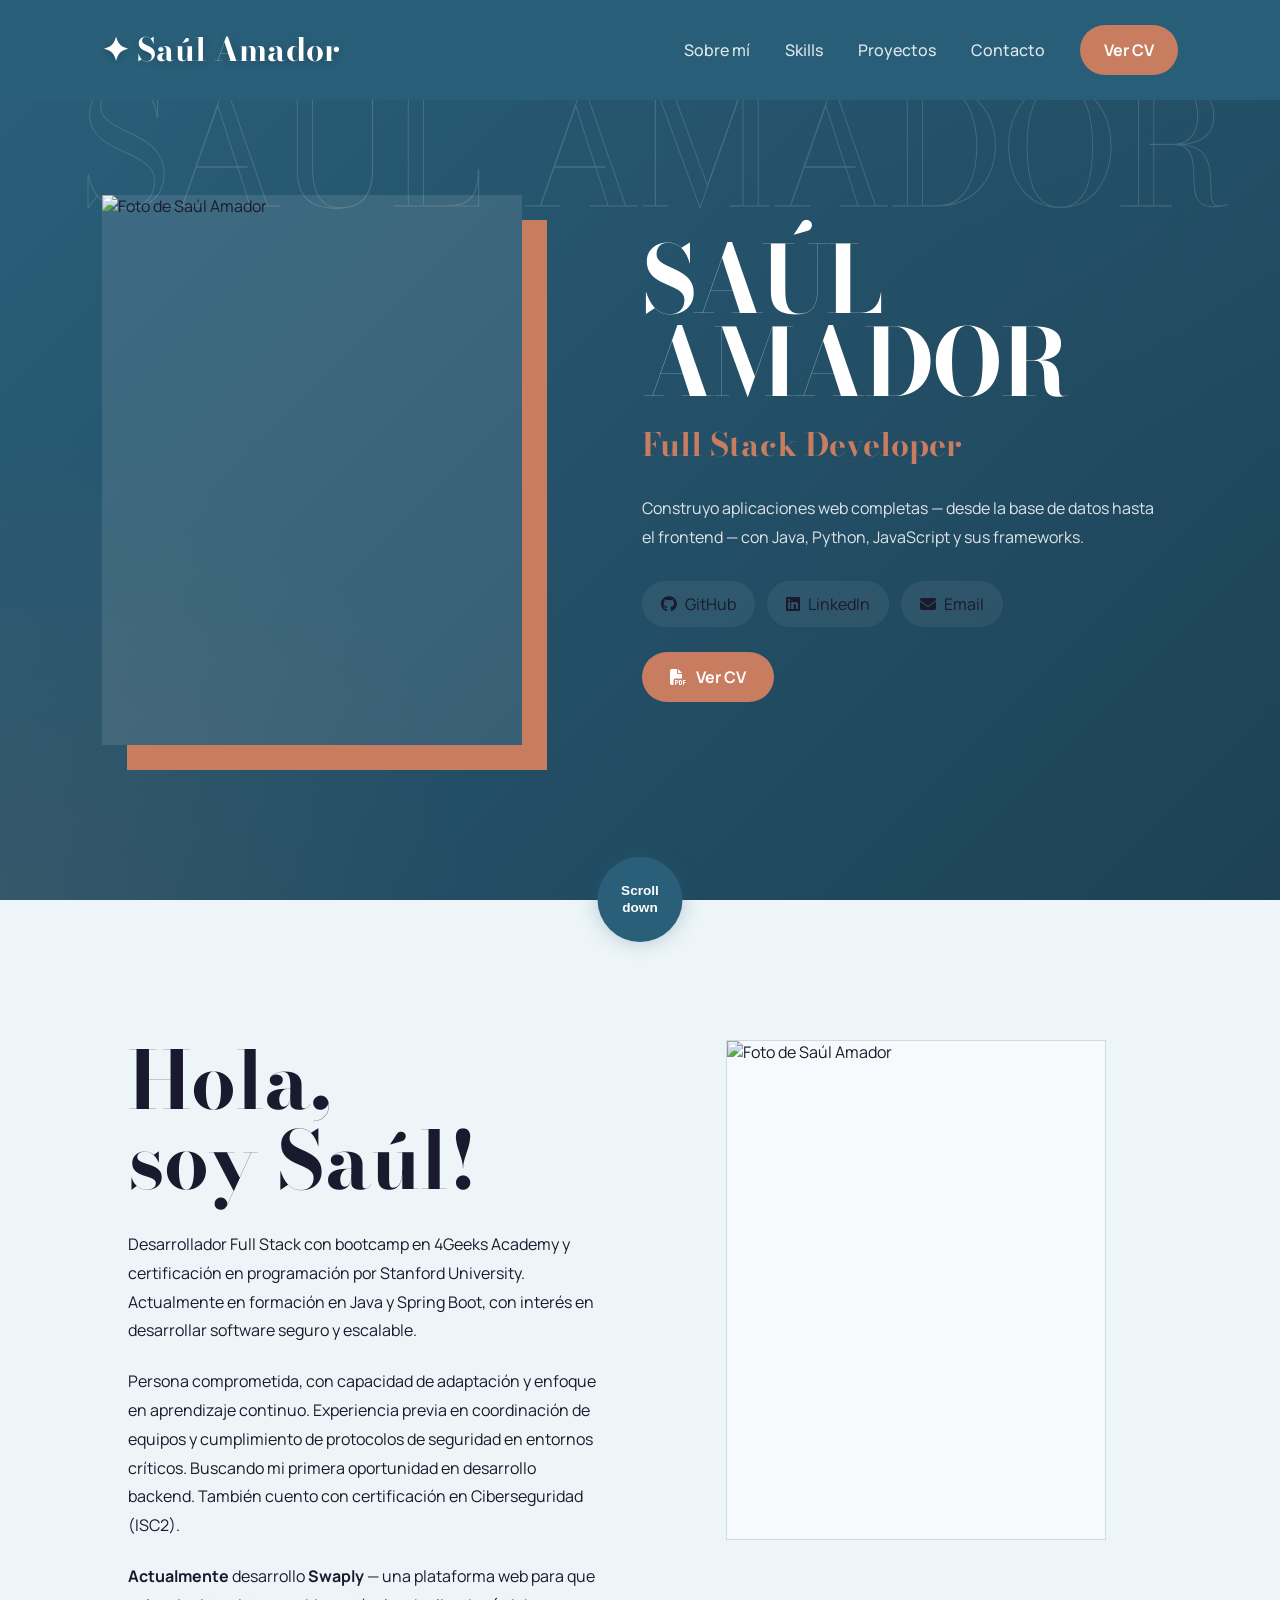
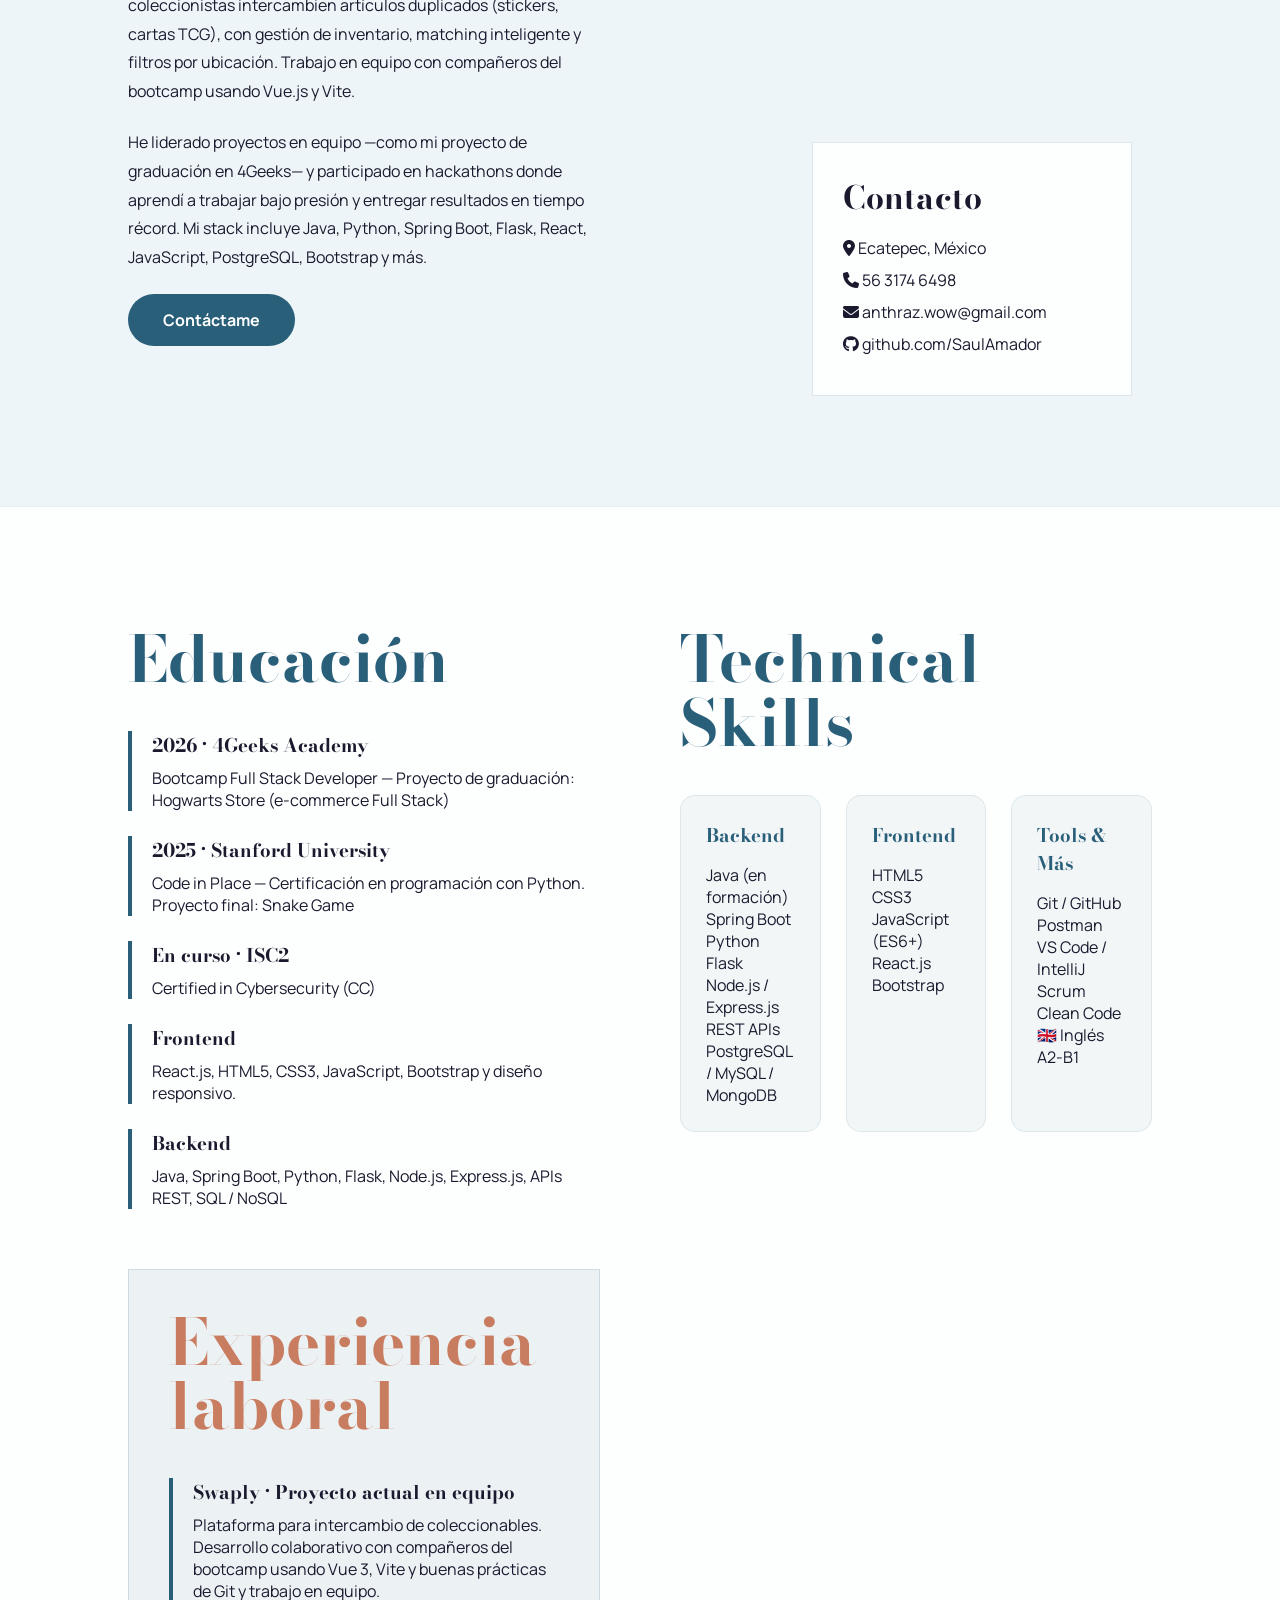
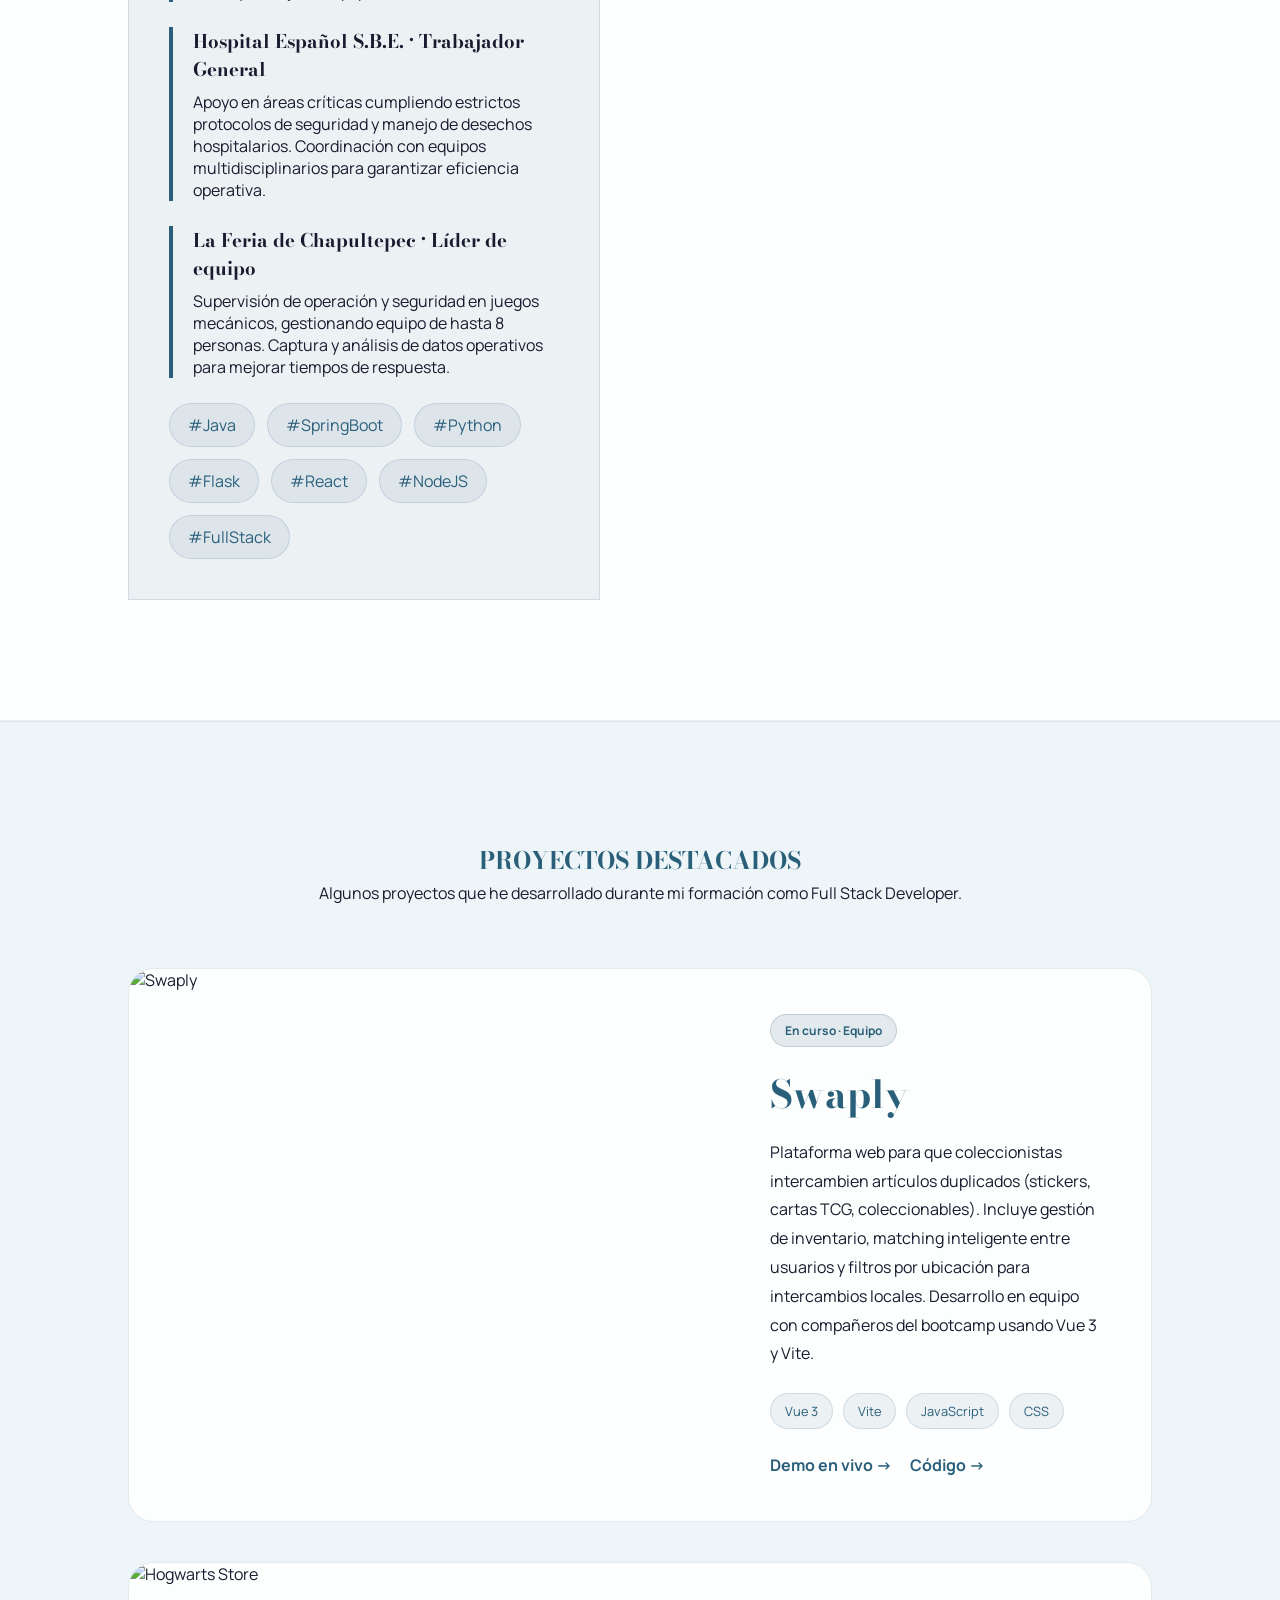
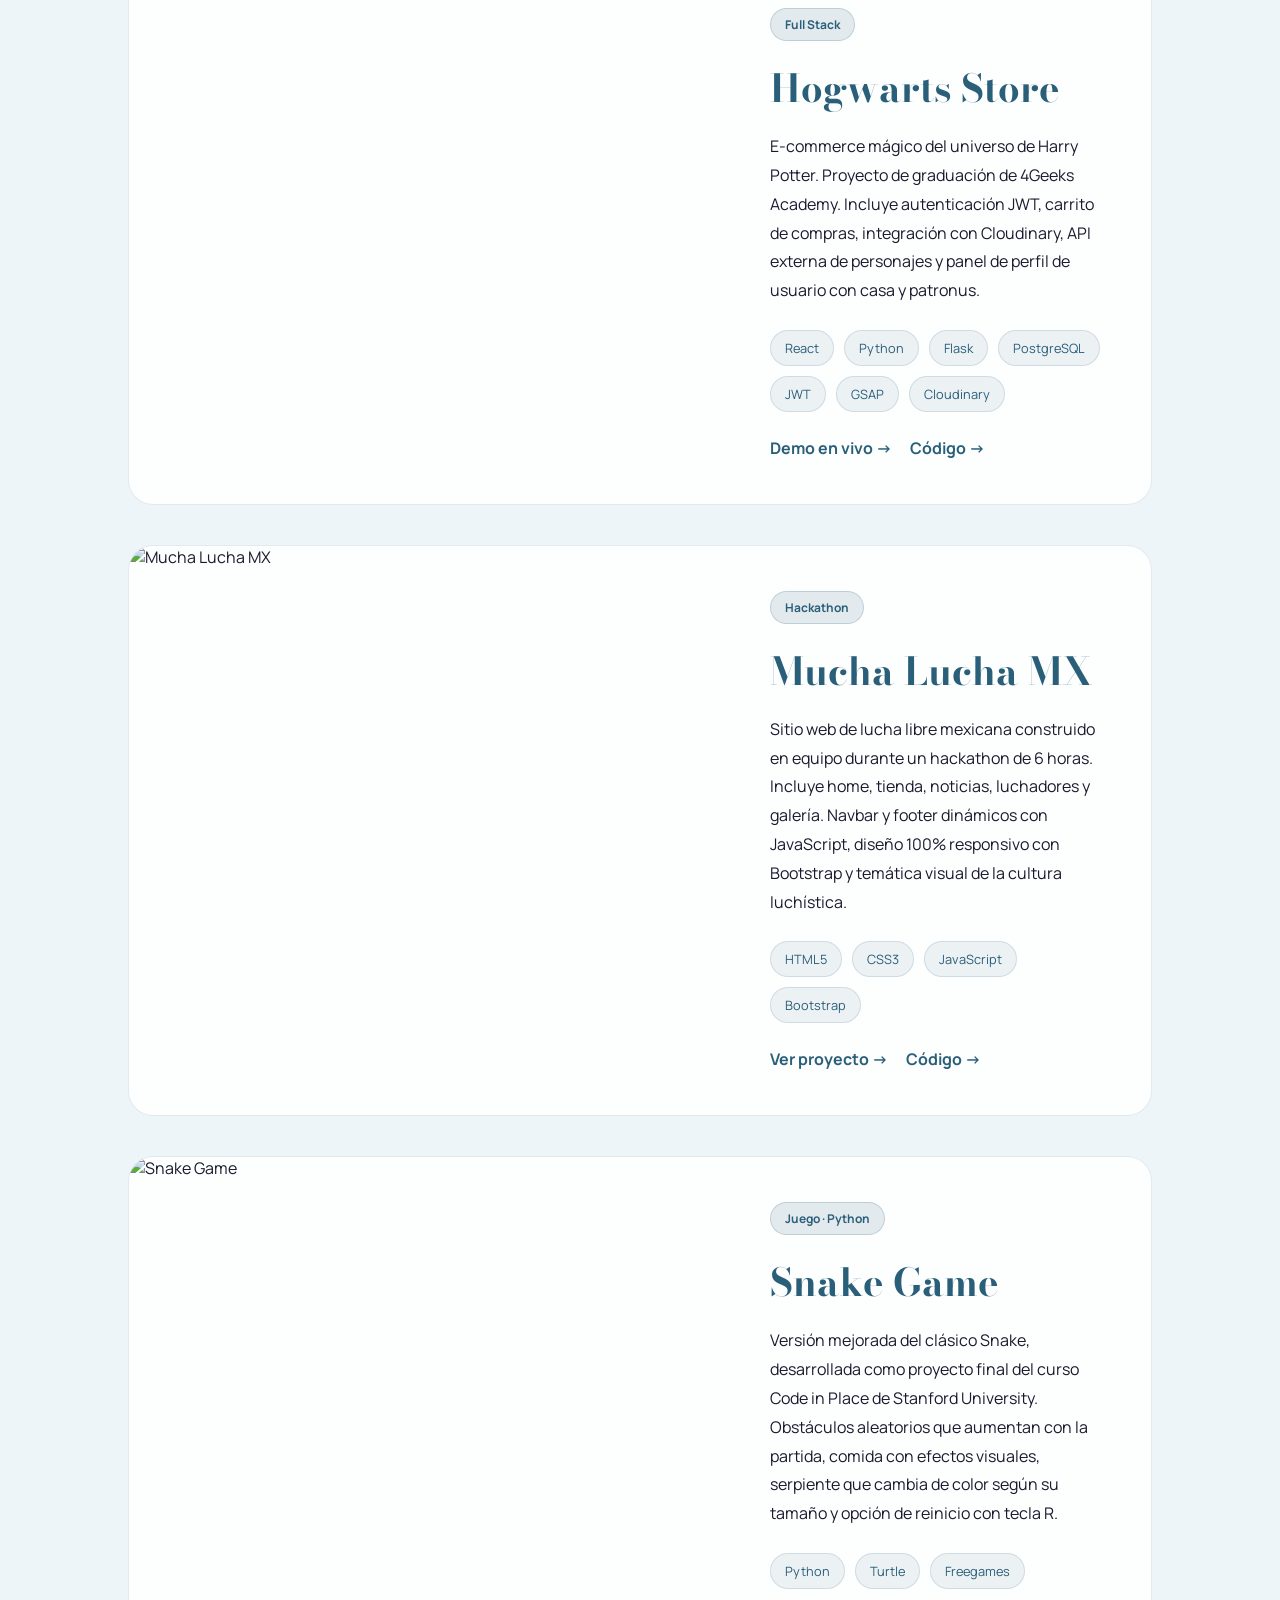
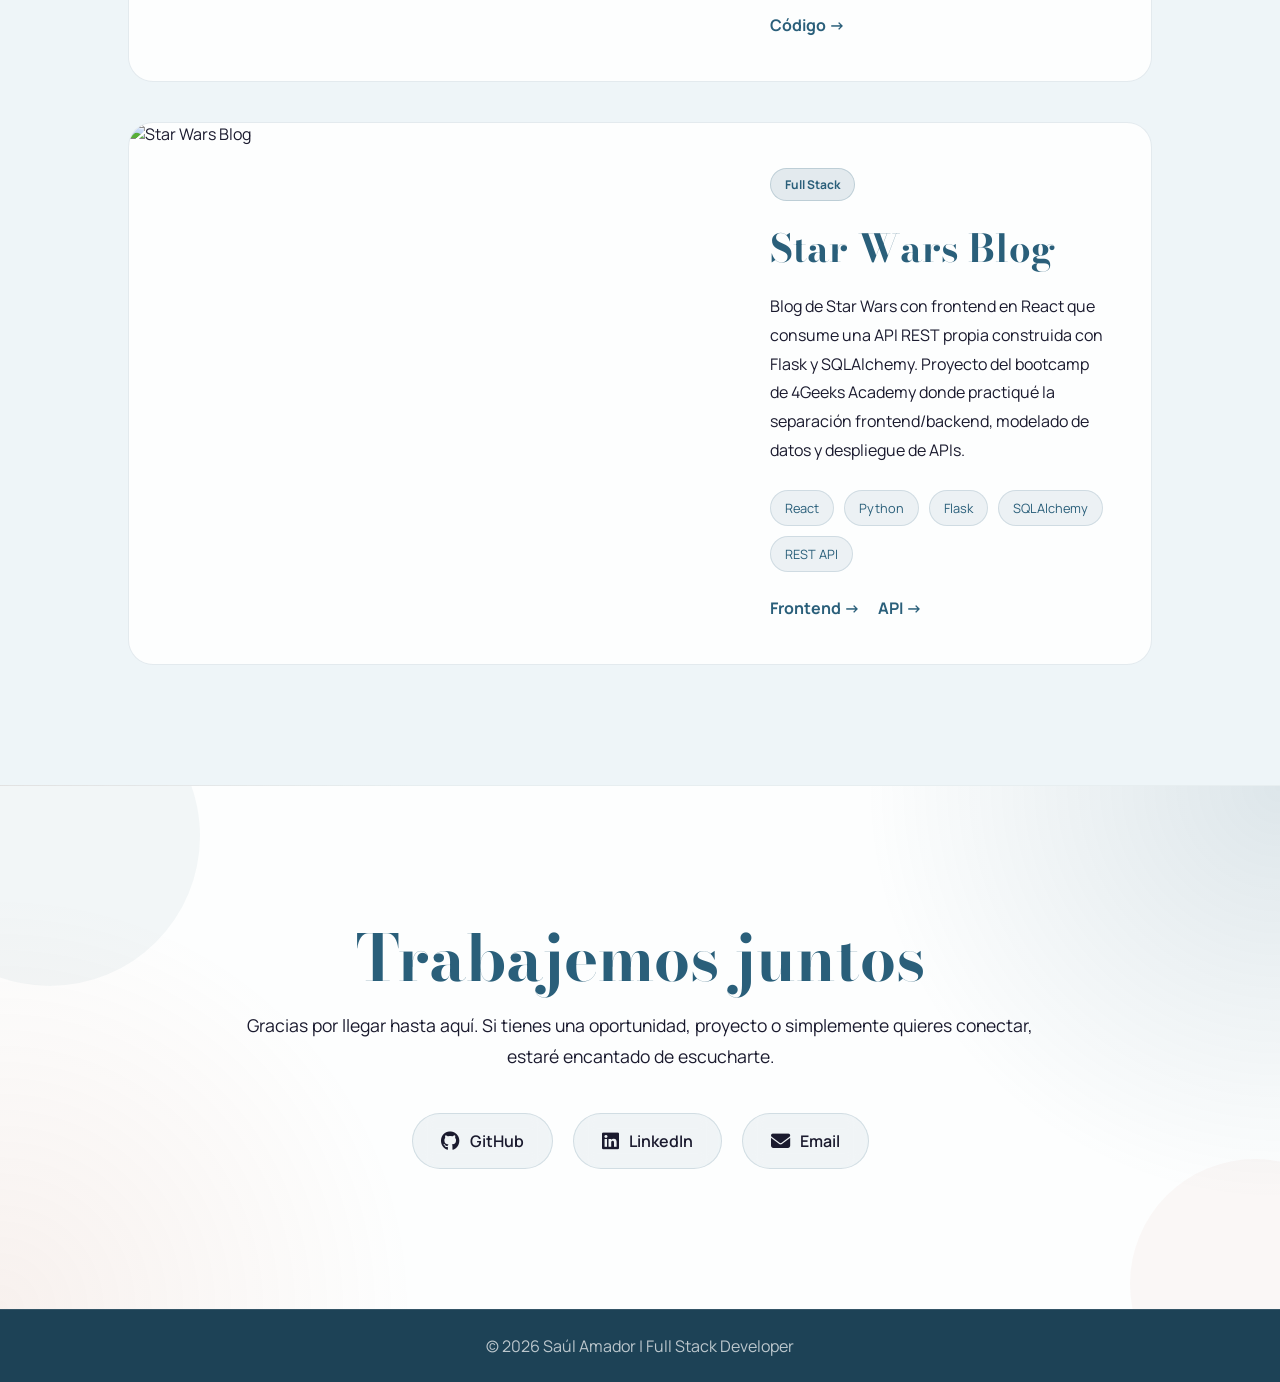
==== index.html @ 4618d1b8 "Paso 6: switch to subtle escannord pattern + light palette" ====
<!DOCTYPE html>
<html lang="es">
<head>
    <meta charset="UTF-8">
    <meta name="viewport" content="width=device-width, initial-scale=1.0">
    <title>Saúl Amador | Full Stack Developer</title>
    <link rel="stylesheet" href="styles.css">
    <link href="https://fonts.googleapis.com/css2?family=Bodoni+Moda:wght@400;500;600;700;800&family=Manrope:wght@300;400;500;600;700&display=swap" rel="stylesheet">
    <link rel="stylesheet" href="https://cdnjs.cloudflare.com/ajax/libs/font-awesome/6.5.1/css/all.min.css">
</head>
<body>

    <header class="header">
        <h2 class="logo">✦ Saúl Amador</h2>
        <nav>
            <a href="#sobre-mi">Sobre mí</a>
            <a href="#skills">Skills</a>
            <a href="#proyectos">Proyectos</a>
            <a href="#contacto">Contacto</a>
            <a href="./cv.html" class="nav-btn">Ver CV</a>
        </nav>
    </header>

    <section class="hero" id="inicio">
        <div class="hero-bg-text">SAÚL AMADOR</div>
        <div class="hero-image-box">
            <img src="./imagen/foto-hero.jpg" alt="Foto de Saúl Amador">
        </div>
        <div class="hero-content">
            <h1>SAÚL AMADOR</h1>
            <h3>Full Stack Developer</h3>
            <p>
                Construyo aplicaciones web completas — desde la base de datos
                hasta el frontend — con Java, Python, JavaScript y sus frameworks.
            </p>
            <div class="socials">
                <a href="https://github.com/SaulAmador" target="_blank">
                    <i class="fa-brands fa-github"></i> GitHub
                </a>
                <a href="https://www.linkedin.com/in/saul-amador" target="_blank">
                    <i class="fa-brands fa-linkedin"></i> LinkedIn
                </a>
                <a href="mailto:anthraz.wow@gmail.com">
                    <i class="fa-solid fa-envelope"></i> Email
                </a>
            </div>
            <div class="hero-buttons">
                <a href="./cv.html" target="_blank" class="cv-btn">
                    <i class="fa-solid fa-file-pdf"></i> Ver CV
                </a>
            </div>
        </div>
        <button class="scroll-btn" onclick="scrollToSection()">Scroll<br>down</button>
    </section>

    <section class="about" id="sobre-mi">
        <div class="about-text">
            <h2>Hola,<br>soy Saúl!</h2>
            <p>
                Desarrollador Full Stack con bootcamp en 4Geeks Academy y
                certificación en programación por Stanford University.
                Actualmente en formación en Java y Spring Boot, con interés
                en desarrollar software seguro y escalable.
            </p>
            <p>
                Persona comprometida, con capacidad de adaptación y enfoque en
                aprendizaje continuo. Experiencia previa en coordinación de
                equipos y cumplimiento de protocolos de seguridad en entornos
                críticos. Buscando mi primera oportunidad en desarrollo backend.
                También cuento con certificación en Ciberseguridad (ISC2).
            </p>
            <p>
                <strong>Actualmente</strong> desarrollo <strong>Swaply</strong> —
                una plataforma web para que coleccionistas intercambien artículos
                duplicados (stickers, cartas TCG), con gestión de inventario,
                matching inteligente y filtros por ubicación. Trabajo en equipo
                con compañeros del bootcamp usando Vue.js y Vite.
            </p>
            <p>
                He liderado proyectos en equipo —como mi proyecto de graduación
                en 4Geeks— y participado en hackathons donde aprendí a trabajar
                bajo presión y entregar resultados en tiempo récord. Mi stack
                incluye Java, Python, Spring Boot, Flask, React, JavaScript,
                PostgreSQL, Bootstrap y más.
            </p>
            <a href="#contacto" class="search-btn">Contáctame</a>
        </div>
        <div class="about-card">
            <img src="./imagen/foto-about.jpg" alt="Foto de Saúl Amador">
            <div class="contact-card">
                <h3>Contacto</h3>
                <p><i class="fa-solid fa-location-dot"></i> Ecatepec, México</p>
                <p><i class="fa-solid fa-phone"></i> 56 3174 6498</p>
                <p><i class="fa-solid fa-envelope"></i> anthraz.wow@gmail.com</p>
                <p><i class="fa-brands fa-github"></i> github.com/SaulAmador</p>
            </div>
        </div>
    </section>

    <section class="resume" id="skills">
        <div class="education">
            <h2>Educación</h2>
            <div class="item">
                <h3>2026 · 4Geeks Academy</h3>
                <p>Bootcamp Full Stack Developer — Proyecto de graduación: Hogwarts Store (e-commerce Full Stack)</p>
            </div>
            <div class="item">
                <h3>2025 · Stanford University</h3>
                <p>Code in Place — Certificación en programación con Python. Proyecto final: Snake Game</p>
            </div>
            <div class="item">
                <h3>En curso · ISC2</h3>
                <p>Certified in Cybersecurity (CC)</p>
            </div>
            <div class="item">
                <h3>Frontend</h3>
                <p>React.js, HTML5, CSS3, JavaScript, Bootstrap y diseño responsivo.</p>
            </div>
            <div class="item">
                <h3>Backend</h3>
                <p>Java, Spring Boot, Python, Flask, Node.js, Express.js, APIs REST, SQL / NoSQL</p>
            </div>
            <div class="experience-box">
                <h2>Experiencia laboral</h2>
                <div class="item dark">
                    <h3>Swaply · Proyecto actual en equipo</h3>
                    <p>
                        Plataforma para intercambio de coleccionables. Desarrollo colaborativo
                        con compañeros del bootcamp usando Vue 3, Vite y buenas prácticas
                        de Git y trabajo en equipo.
                    </p>
                </div>
                <div class="item dark">
                    <h3>Hospital Español S.B.E. · Trabajador General</h3>
                    <p>
                        Apoyo en áreas críticas cumpliendo estrictos protocolos de seguridad
                        y manejo de desechos hospitalarios. Coordinación con equipos
                        multidisciplinarios para garantizar eficiencia operativa.
                    </p>
                </div>
                <div class="item dark">
                    <h3>La Feria de Chapultepec · Líder de equipo</h3>
                    <p>
                        Supervisión de operación y seguridad en juegos mecánicos, gestionando
                        equipo de hasta 8 personas. Captura y análisis de datos operativos
                        para mejorar tiempos de respuesta.
                    </p>
                </div>
                <div class="tags">
                    <span>#Java</span>
                    <span>#SpringBoot</span>
                    <span>#Python</span>
                    <span>#Flask</span>
                    <span>#React</span>
                    <span>#NodeJS</span>
                    <span>#FullStack</span>
                </div>
            </div>
        </div>
        <div class="skills">
            <h2>Technical Skills</h2>
            <div class="skill-columns">
                <div>
                    <h3>Backend</h3>
                    <p>Java (en formación)</p>
                    <p>Spring Boot</p>
                    <p>Python</p>
                    <p>Flask</p>
                    <p>Node.js / Express.js</p>
                    <p>REST APIs</p>
                    <p>PostgreSQL / MySQL / MongoDB</p>
                </div>
                <div>
                    <h3>Frontend</h3>
                    <p>HTML5</p>
                    <p>CSS3</p>
                    <p>JavaScript (ES6+)</p>
                    <p>React.js</p>
                    <p>Bootstrap</p>
                </div>
                <div>
                    <h3>Tools & Más</h3>
                    <p>Git / GitHub</p>
                    <p>Postman</p>
                    <p>VS Code / IntelliJ</p>
                    <p>Scrum</p>
                    <p>Clean Code</p>
                    <p>🇬🇧 Inglés A2-B1</p>
                </div>
            </div>
        </div>
    </section>

    <section class="projects" id="proyectos">
        <div class="projects-header">
            <h1>PROYECTOS DESTACADOS</h1>
            <p>
                Algunos proyectos que he desarrollado durante mi formación
                como Full Stack Developer.
            </p>
        </div>
        <div class="project-grid">
            <article class="project-card">
                <div class="project-image">
                    <img src="./imagen/swaply.jpg" alt="Swaply">
                </div>
                <div class="project-info">
                    <span class="project-category">En curso · Equipo</span>
                    <h3>Swaply</h3>
                    <p>
                        Plataforma web para que coleccionistas intercambien artículos duplicados
                        (stickers, cartas TCG, coleccionables). Incluye gestión de inventario,
                        matching inteligente entre usuarios y filtros por ubicación para
                        intercambios locales. Desarrollo en equipo con compañeros del bootcamp
                        usando Vue 3 y Vite.
                    </p>
                    <div class="tech-tags">
                        <span>Vue 3</span>
                        <span>Vite</span>
                        <span>JavaScript</span>
                        <span>CSS</span>
                    </div>
                    <div class="project-links">
                        <a href="https://swaply-roan.vercel.app/" target="_blank">Demo en vivo →</a>
                        <a href="https://github.com/Xeomus/Swaply" target="_blank">Código →</a>
                    </div>
                </div>
            </article>
            <article class="project-card">
                <div class="project-image">
                    <img src="./imagen/hogwarts-store.jpg" alt="Hogwarts Store">
                </div>
                <div class="project-info">
                    <span class="project-category">Full Stack</span>
                    <h3>Hogwarts Store</h3>
                    <p>
                        E-commerce mágico del universo de Harry Potter. Proyecto de graduación
                        de 4Geeks Academy. Incluye autenticación JWT, carrito de compras,
                        integración con Cloudinary, API externa de personajes y panel de perfil
                        de usuario con casa y patronus.
                    </p>
                    <div class="tech-tags">
                        <span>React</span>
                        <span>Python</span>
                        <span>Flask</span>
                        <span>PostgreSQL</span>
                        <span>JWT</span>
                        <span>GSAP</span>
                        <span>Cloudinary</span>
                    </div>
                    <div class="project-links">
                        <a href="https://hogwarts-store.onrender.com" target="_blank">Demo en vivo →</a>
                        <a href="https://github.com/SaulAmador/hogwarts_store" target="_blank">Código →</a>
                    </div>
                </div>
            </article>
            <article class="project-card">
                <div class="project-image">
                    <img src="./imagen/mucha-lucha.jpg" alt="Mucha Lucha MX">
                </div>
                <div class="project-info">
                    <span class="project-category">Hackathon</span>
                    <h3>Mucha Lucha MX</h3>
                    <p>
                        Sitio web de lucha libre mexicana construido en equipo durante un
                        hackathon de 6 horas. Incluye home, tienda, noticias, luchadores
                        y galería. Navbar y footer dinámicos con JavaScript, diseño 100%
                        responsivo con Bootstrap y temática visual de la cultura luchística.
                    </p>
                    <div class="tech-tags">
                        <span>HTML5</span>
                        <span>CSS3</span>
                        <span>JavaScript</span>
                        <span>Bootstrap</span>
                    </div>
                    <div class="project-links">
                        <a href="https://garciabangelica.github.io/hackaton/" target="_blank">Ver proyecto →</a>
                        <a href="https://github.com/GarciabAngelica/hackaton" target="_blank">Código →</a>
                    </div>
                </div>
            </article>
            <article class="project-card">
                <div class="project-image">
                    <img src="./imagen/snake-game.jpg" alt="Snake Game">
                </div>
                <div class="project-info">
                    <span class="project-category">Juego · Python</span>
                    <h3>Snake Game</h3>
                    <p>
                        Versión mejorada del clásico Snake, desarrollada como proyecto final
                        del curso Code in Place de Stanford University. Obstáculos aleatorios
                        que aumentan con la partida, comida con efectos visuales, serpiente
                        que cambia de color según su tamaño y opción de reinicio con tecla R.
                    </p>
                    <div class="tech-tags">
                        <span>Python</span>
                        <span>Turtle</span>
                        <span>Freegames</span>
                    </div>
                    <div class="project-links">
                        <a href="https://github.com/SaulAmador/snake_game" target="_blank">Código →</a>
                    </div>
                </div>
            </article>
            <article class="project-card">
                <div class="project-image">
                    <img src="./imagen/starwars-blog.jpg" alt="Star Wars Blog">
                </div>
                <div class="project-info">
                    <span class="project-category">Full Stack</span>
                    <h3>Star Wars Blog</h3>
                    <p>
                        Blog de Star Wars con frontend en React que consume una API REST
                        propia construida con Flask y SQLAlchemy. Proyecto del bootcamp de
                        4Geeks Academy donde practiqué la separación frontend/backend,
                        modelado de datos y despliegue de APIs.
                    </p>
                    <div class="tech-tags">
                        <span>React</span>
                        <span>Python</span>
                        <span>Flask</span>
                        <span>SQLAlchemy</span>
                        <span>REST API</span>
                    </div>
                    <div class="project-links">
                        <a href="https://github.com/SaulAmador/BlogdeStarWars-TSVA" target="_blank">Frontend →</a>
                        <a href="https://github.com/SaulAmador/StarwarsBlogApi-TSVA" target="_blank">API →</a>
                    </div>
                </div>
            </article>
        </div>
    </section>

    <section class="contact" id="contacto">
        <div class="contact-container">
            <h2>Trabajemos juntos</h2>
            <p>
                Gracias por llegar hasta aquí.
                Si tienes una oportunidad, proyecto o simplemente quieres conectar,
                estaré encantado de escucharte.
            </p>
            <div class="contact-links">
                <a href="https://github.com/SaulAmador" target="_blank">
                    <i class="fa-brands fa-github"></i> GitHub
                </a>
                <a href="https://www.linkedin.com/in/saul-amador" target="_blank">
                    <i class="fa-brands fa-linkedin"></i> LinkedIn
                </a>
                <a href="mailto:anthraz.wow@gmail.com">
                    <i class="fa-solid fa-envelope"></i> Email
                </a>
            </div>
        </div>
    </section>

    <footer>
        <p>© 2026 Saúl Amador | Full Stack Developer</p>
    </footer>

    <script src="script.js"></script>
</body>
</html>
---- styles.css ----
:root {
    --bg: #eef5f8;
    --bg-card: rgba(255, 255, 255, 0.85);
    --primary: #2a5f7a;
    --primary-dark: #1d4256;
    --accent: #c97d60;
    --white: #ffffff;
    --text: #1a1a2e;
    --text-dim: #666680;
}

* {
    margin: 0;
    padding: 0;
    box-sizing: border-box;
}

html {
    scroll-behavior: smooth;
}

body {
    font-family: 'Manrope', sans-serif;
    background: var(--bg);
    color: var(--text);
    overflow-x: hidden;
    position: relative;
}

/* Subtle background pattern */
body::before {
    content: "";
    position: fixed;
    top: 0; left: 0;
    width: 100%; height: 100%;
    z-index: 0;
    pointer-events: none;
    background:
        radial-gradient(circle, rgb(170, 162, 162), #333 30%, rgba(88, 84, 84, 0.226) 0%),
        radial-gradient(circle at 40px 40px, rgb(233, 228, 228), #333 30%, rgba(88, 84, 84, 0) 0%),
        radial-gradient(circle at 600px 200px, rgb(233, 228, 228), #333 10%, rgba(88, 84, 84, 0) 0%),
        radial-gradient(circle at 800px 100px, rgb(233, 228, 228), #333 10%, rgba(88, 84, 84, 0) 0%),
        radial-gradient(circle at 700px 500px, rgb(233, 228, 228), #333 2%, rgba(88, 84, 84, 0.123) 0%),
        radial-gradient(circle at 200px 400px, rgb(233, 228, 228), #333 1%, rgba(88, 84, 84, 0) 0%),
        radial-gradient(circle at 300px 700px, rgb(233, 228, 228), #333 15%, rgba(88, 84, 84, 0) 0%),
        radial-gradient(circle at 900px 500px, rgb(233, 228, 228), #333 20%, rgba(88, 84, 84, 0) 0%),
        radial-gradient(circle at 650px 400px, rgb(233, 228, 228), #333 10%, rgba(88, 84, 84, 0) 0%),
        radial-gradient(circle at 600px 600px, rgb(233, 228, 228), #333 1%, rgba(88, 84, 84, 0.959) 0%);
    opacity: 0.06;
}

/* Ensure content sits above pattern */
.header, .hero, .about, .resume, .projects, .contact, footer {
    position: relative;
    z-index: 1;
}

h1, h2, h3, .logo {
    font-family: 'Bodoni Moda', serif;
}

h2 {
    font-size: 4rem;
    line-height: 1;
}

/* HEADER */
.header {
    position: fixed;
    width: 100%;
    top: 0;
    left: 0;
    z-index: 1000;
    padding: 25px 8%;
    display: flex;
    justify-content: space-between;
    align-items: center;
    background: rgba(42, 95, 122, 0.95);
    backdrop-filter: blur(10px);
}

.logo {
    color: var(--white);
    font-size: 2rem;
    font-weight: 700;
    text-shadow: 0 2px 8px rgba(0,0,0,.2);
}

nav {
    display: flex;
    align-items: center;
    gap: 35px;
}

nav a {
    text-decoration: none;
    color: rgba(255,255,255,.85);
    font-weight: 500;
    transition: 0.3s;
}

nav a:hover {
    color: var(--white);
}

.nav-btn {
    background: var(--accent);
    color: var(--white) !important;
    padding: 14px 24px;
    border-radius: 999px;
    font-weight: 700;
}

/* HERO */
.hero {
    min-height: 100vh;
    padding: 140px 8% 100px;
    position: relative;
    display: flex;
    align-items: center;
    justify-content: center;
    gap: 120px;
    background:
        radial-gradient(circle at top right, rgba(42, 95, 122, 0.15), transparent 30%),
        radial-gradient(circle at bottom left, rgba(201, 125, 96, 0.1), transparent 30%),
        linear-gradient(135deg, var(--primary), var(--primary-dark));
}

.hero-bg-text {
    position: absolute;
    right: 4%;
    top: 80px;
    font-family: 'Bodoni Moda', serif;
    font-size: 10rem;
    line-height: 0.85;
    color: transparent;
    -webkit-text-stroke: 1px rgba(255, 255, 255, 0.15);
    pointer-events: none;
}

.hero-image-box {
    width: 420px;
    height: 550px;
    flex-shrink: 0;
    background: rgba(255,255,255,.1);
    overflow: hidden;
    position: relative;
    z-index: 2;
    box-shadow: 25px 25px 0 var(--accent);
}

.hero-image-box img {
    width: 100%;
    height: 100%;
    object-fit: cover;
    mix-blend-mode: multiply;
}

.hero-content {
    flex: 1;
    max-width: 620px;
    position: relative;
    z-index: 3;
}

.hero-content h1 {
    color: var(--white);
    font-size: 5.8rem;
    line-height: 0.9;
    letter-spacing: -2px;
    margin-bottom: 15px;
}

.hero-content h3 {
    color: var(--accent);
    font-size: 2rem;
    margin-bottom: 25px;
}

.hero-content p {
    color: rgba(255,255,255,.85);
    max-width: 520px;
    line-height: 1.8;
    margin-bottom: 25px;
}

.hero-buttons {
    margin-top: 25px;
}

.cv-btn {
    display: inline-flex;
    align-items: center;
    gap: 10px;
    text-decoration: none;
    background: var(--accent);
    color: var(--white);
    padding: 14px 28px;
    border-radius: 999px;
    font-weight: 700;
    transition: 0.3s;
}

.cv-btn:hover {
    background: var(--white);
    color: var(--primary);
    transform: translateY(-3px);
}

/* SOCIALS */
.socials {
    display: flex;
    gap: 12px;
    margin-top: 30px;
    flex-wrap: wrap;
    position: relative;
    z-index: 20;
}

.socials a {
    display: flex;
    align-items: center;
    gap: 8px;
    text-decoration: none;
    background: rgba(255, 255, 255, 0.06);
    color: var(--text);
    padding: 11px 18px;
    border-radius: 999px;
    border: 1px solid rgba(42, 95, 122, 0.2);
    transition: 0.3s;
}

.socials a:hover {
    background: var(--primary);
    color: var(--white);
    transform: translateY(-3px);
}

.socials i {
    font-size: 1rem;
}

/* SCROLL BUTTON */
.scroll-btn {
    position: absolute;
    left: 50%;
    bottom: -42px;
    transform: translateX(-50%);
    width: 85px;
    height: 85px;
    border: none;
    border-radius: 50%;
    background: var(--primary);
    color: var(--white);
    font-size: 0.85rem;
    font-weight: 700;
    line-height: 1.2;
    cursor: pointer;
    z-index: 100;
    box-shadow: 0 0 20px rgba(42, 95, 122, 0.3);
    transition: 0.3s;
}

.scroll-btn:hover {
    transform: translateX(-50%) scale(1.05);
    background: var(--accent);
    color: var(--white);
    box-shadow: 0 0 30px rgba(201, 125, 96, 0.4);
}

/* ABOUT */
.about {
    padding: 140px 10% 160px;
    display: grid;
    grid-template-columns: 1fr 1fr;
    gap: 80px;
}

.about-image-box {
    width: 100%;
    aspect-ratio: 3 / 4;
    background: rgba(255,255,255,.5);
    overflow: hidden;
    position: relative;
    z-index: 2;
    box-shadow: -25px 25px 0 var(--accent);
}

.about-image-box img {
    width: 100%;
    height: 100%;
    object-fit: cover;
}

.about-image-box .placeholder {
    width: 100%;
    height: 100%;
    background: linear-gradient(135deg, rgba(42,95,122,.15), rgba(201,125,96,.1));
    display: flex;
    align-items: center;
    justify-content: center;
    color: var(--text-dim);
}

.about-text h2 {
    font-size: 5rem;
    margin-bottom: 30px;
}

.about-text p {
    max-width: 550px;
    line-height: 1.8;
    margin-bottom: 22px;
}

.search-btn {
    display: inline-block;
    text-decoration: none;
    background: var(--primary);
    color: var(--white);
    padding: 15px 35px;
    border-radius: 999px;
    font-weight: 700;
    transition: 0.3s;
}

.search-btn:hover {
    background: var(--accent);
    color: white;
}

.about-card {
    position: relative;
    display: flex;
    justify-content: center;
}

.about-card img {
    width: 380px;
    height: 500px;
    object-fit: cover;
    background: rgba(255,255,255,.5);
    border: 1px solid rgba(42, 95, 122, 0.2);
}

.contact-card {
    position: absolute;
    bottom: -50px;
    right: 20px;
    background: var(--bg-card);
    border: 1px solid rgba(42, 95, 122, 0.15);
    color: var(--text);
    padding: 30px;
    width: 320px;
}

.contact-card h3 {
    margin-bottom: 15px;
    font-size: 2rem;
}

.contact-card p {
    margin-bottom: 10px;
}

/* RESUME / SKILLS */
.resume {
    background: var(--bg-card);
    color: var(--text);
    padding: 120px 10%;
    display: grid;
    grid-template-columns: 1fr 1fr;
    gap: 80px;
    border-top: 1px solid rgba(42, 95, 122, 0.1);
    border-bottom: 1px solid rgba(42, 95, 122, 0.1);
}

.resume h2 {
    color: var(--primary);
    margin-bottom: 40px;
}

.item {
    margin-bottom: 25px;
    padding-left: 20px;
    border-left: 4px solid var(--primary);
}

.item h3 {
    margin-bottom: 8px;
}

.experience-box {
    margin-top: 60px;
    background: rgba(42, 95, 122, 0.08);
    border: 1px solid rgba(42, 95, 122, 0.15);
    color: var(--text);
    padding: 40px;
}

.experience-box h2 {
    color: var(--accent);
}

.tags {
    margin-top: 25px;
    display: flex;
    flex-wrap: wrap;
    gap: 12px;
}

.tags span {
    background: rgba(42, 95, 122, 0.08);
    color: var(--primary);
    border: 1px solid rgba(42, 95, 122, 0.15);
    padding: 10px 18px;
    border-radius: 999px;
}

.skill-columns {
    display: grid;
    grid-template-columns: repeat(3, 1fr);
    gap: 25px;
}

.skill-columns div {
    background: rgba(42, 95, 122, 0.05);
    border: 1px solid rgba(42, 95, 122, 0.1);
    padding: 25px;
    border-radius: 15px;
}

.skill-columns h3 {
    color: var(--primary);
    margin-bottom: 15px;
}

/* PROJECTS */
.projects {
    background: var(--bg);
    padding: 120px 10%;
    border-top: 1px solid rgba(42, 95, 122, 0.1);
}

.projects-header {
    text-align: center;
    margin-bottom: 60px;
}

.projects-header h1 {
    color: var(--primary);
}

.projects-header p {
    color: var(--text);
    max-width: 700px;
    margin: auto;
    line-height: 1.8;
}

.project-grid {
    display: flex;
    flex-direction: column;
    gap: 40px;
}

.project-card {
    background: var(--bg-card);
    border: 1px solid rgba(42, 95, 122, 0.12);
    border-radius: 25px;
    overflow: hidden;
    display: grid;
    grid-template-columns: 1.4fr 1fr;
    min-height: 360px;
    transition: 0.3s;
}

.project-card:hover {
    transform: translateY(-6px);
    border-color: var(--primary);
    box-shadow: 0 0 30px rgba(42, 95, 122, 0.15);
}

.project-image {
    background: rgba(255, 255, 255, 0.08);
    min-height: 360px;
}

.project-image img {
    width: 100%;
    height: 100%;
    object-fit: cover;
    display: block;
}

.project-info {
    padding: 45px;
    display: flex;
    flex-direction: column;
    justify-content: center;
}

.project-category {
    display: inline-block;
    width: max-content;
    background: rgba(42, 95, 122, 0.12);
    color: var(--primary);
    border: 1px solid rgba(42, 95, 122, 0.2);
    padding: 7px 14px;
    border-radius: 999px;
    font-size: 0.75rem;
    font-weight: 700;
    margin-bottom: 18px;
}

.project-info h3 {
    color: var(--primary);
    font-size: 2.4rem;
    margin-bottom: 15px;
}

.project-info p {
    color: var(--text);
    line-height: 1.8;
    margin-bottom: 25px;
}

.tech-tags {
    display: flex;
    flex-wrap: wrap;
    gap: 10px;
    margin-bottom: 25px;
}

.tech-tags span {
    background: rgba(42, 95, 122, 0.08);
    color: var(--primary);
    border: 1px solid rgba(42, 95, 122, 0.15);
    padding: 8px 14px;
    border-radius: 999px;
    font-size: 0.8rem;
}

.project-links {
    display: flex;
    gap: 18px;
    flex-wrap: wrap;
}

.project-links a {
    text-decoration: none;
    color: var(--primary);
    font-weight: 700;
    transition: 0.3s;
}

.project-links a:hover {
    color: var(--accent);
}

/* CONTACT */
.contact {
    position: relative;
    padding: 140px 10%;
    background:
        radial-gradient(circle at top right, rgba(42, 95, 122, 0.15), transparent 30%),
        radial-gradient(circle at bottom left, rgba(201, 125, 96, 0.1), transparent 30%),
        var(--bg-card);
    text-align: center;
    overflow: hidden;
    border-top: 1px solid rgba(42, 95, 122, 0.1);
}

.contact::before {
    content: "";
    position: absolute;
    width: 300px;
    height: 300px;
    border-radius: 50%;
    background: rgba(42, 95, 122, 0.05);
    top: -100px;
    left: -100px;
}

.contact::after {
    content: "";
    position: absolute;
    width: 250px;
    height: 250px;
    border-radius: 50%;
    background: rgba(201, 125, 96, 0.05);
    bottom: -100px;
    right: -100px;
}

.contact-container {
    position: relative;
    z-index: 2;
    max-width: 800px;
    margin: auto;
}

.contact h2 {
    color: var(--primary);
    font-size: 4rem;
    margin-bottom: 20px;
}

.contact p {
    color: var(--text);
    font-size: 1.1rem;
    line-height: 1.8;
    margin-bottom: 40px;
}

.contact-links {
    display: flex;
    justify-content: center;
    flex-wrap: wrap;
    gap: 20px;
}

.contact-links a {
    display: flex;
    align-items: center;
    gap: 10px;
    text-decoration: none;
    color: var(--text);
    background: rgba(42, 95, 122, 0.06);
    border: 1px solid rgba(42, 95, 122, 0.15);
    padding: 16px 28px;
    border-radius: 999px;
    backdrop-filter: blur(10px);
    transition: 0.3s;
    font-weight: 600;
}

.contact-links a:hover {
    background: var(--primary);
    color: var(--white);
    transform: translateY(-5px);
}

.contact-links i {
    font-size: 1.2rem;
}

/* FOOTER */
footer {
    background: var(--primary-dark);
    color: rgba(255,255,255,.7);
    text-align: center;
    padding: 25px 10%;
    border-top: 1px solid rgba(255,255,255,.1);
}

/* RESPONSIVE */
@media (max-width: 1100px) {
    .hero {
        gap: 70px;
    }
    .hero-content h1 {
        font-size: 5.3rem;
    }
    .hero-image-box {
        width: 360px;
        height: 480px;
    }
    .project-card {
        grid-template-columns: 1fr;
    }
    .project-image {
        min-height: 300px;
    }
}

@media (max-width: 900px) {
    .hero {
        flex-direction: column;
        text-align: center;
        gap: 50px;
        padding: 140px 8% 120px;
    }
    .hero-content {
        max-width: 100%;
    }
    .hero-content p {
        margin-left: auto;
        margin-right: auto;
    }
    .socials {
        justify-content: center;
    }
    .hero-bg-text {
        display: none;
    }
    .scroll-btn {
        width: 75px;
        height: 75px;
        font-size: 0.75rem;
        bottom: -37px;
    }
    .about {
        padding-top: 120px;
        grid-template-columns: 1fr;
    }
    .resume {
        grid-template-columns: 1fr;
    }
    .skill-columns {
        grid-template-columns: 1fr;
    }
}

@media (max-width: 768px) {
    .header {
        flex-direction: column;
        gap: 20px;
    }
    nav {
        flex-wrap: wrap;
        justify-content: center;
        gap: 18px;
    }
    .hero-content h1 {
        font-size: 4rem;
        letter-spacing: -2px;
    }
    .hero-image-box {
        width: 280px;
        height: 380px;
        box-shadow: 18px 18px 0 var(--accent);
    }
    .about-text h2 {
        font-size: 3.5rem;
    }
    h2 {
        font-size: 3rem;
    }
    .project-info {
        padding: 30px;
    }
    .project-info h3 {
        font-size: 2rem;
    }
    .contact h2 {
        font-size: 3rem;
    }
}
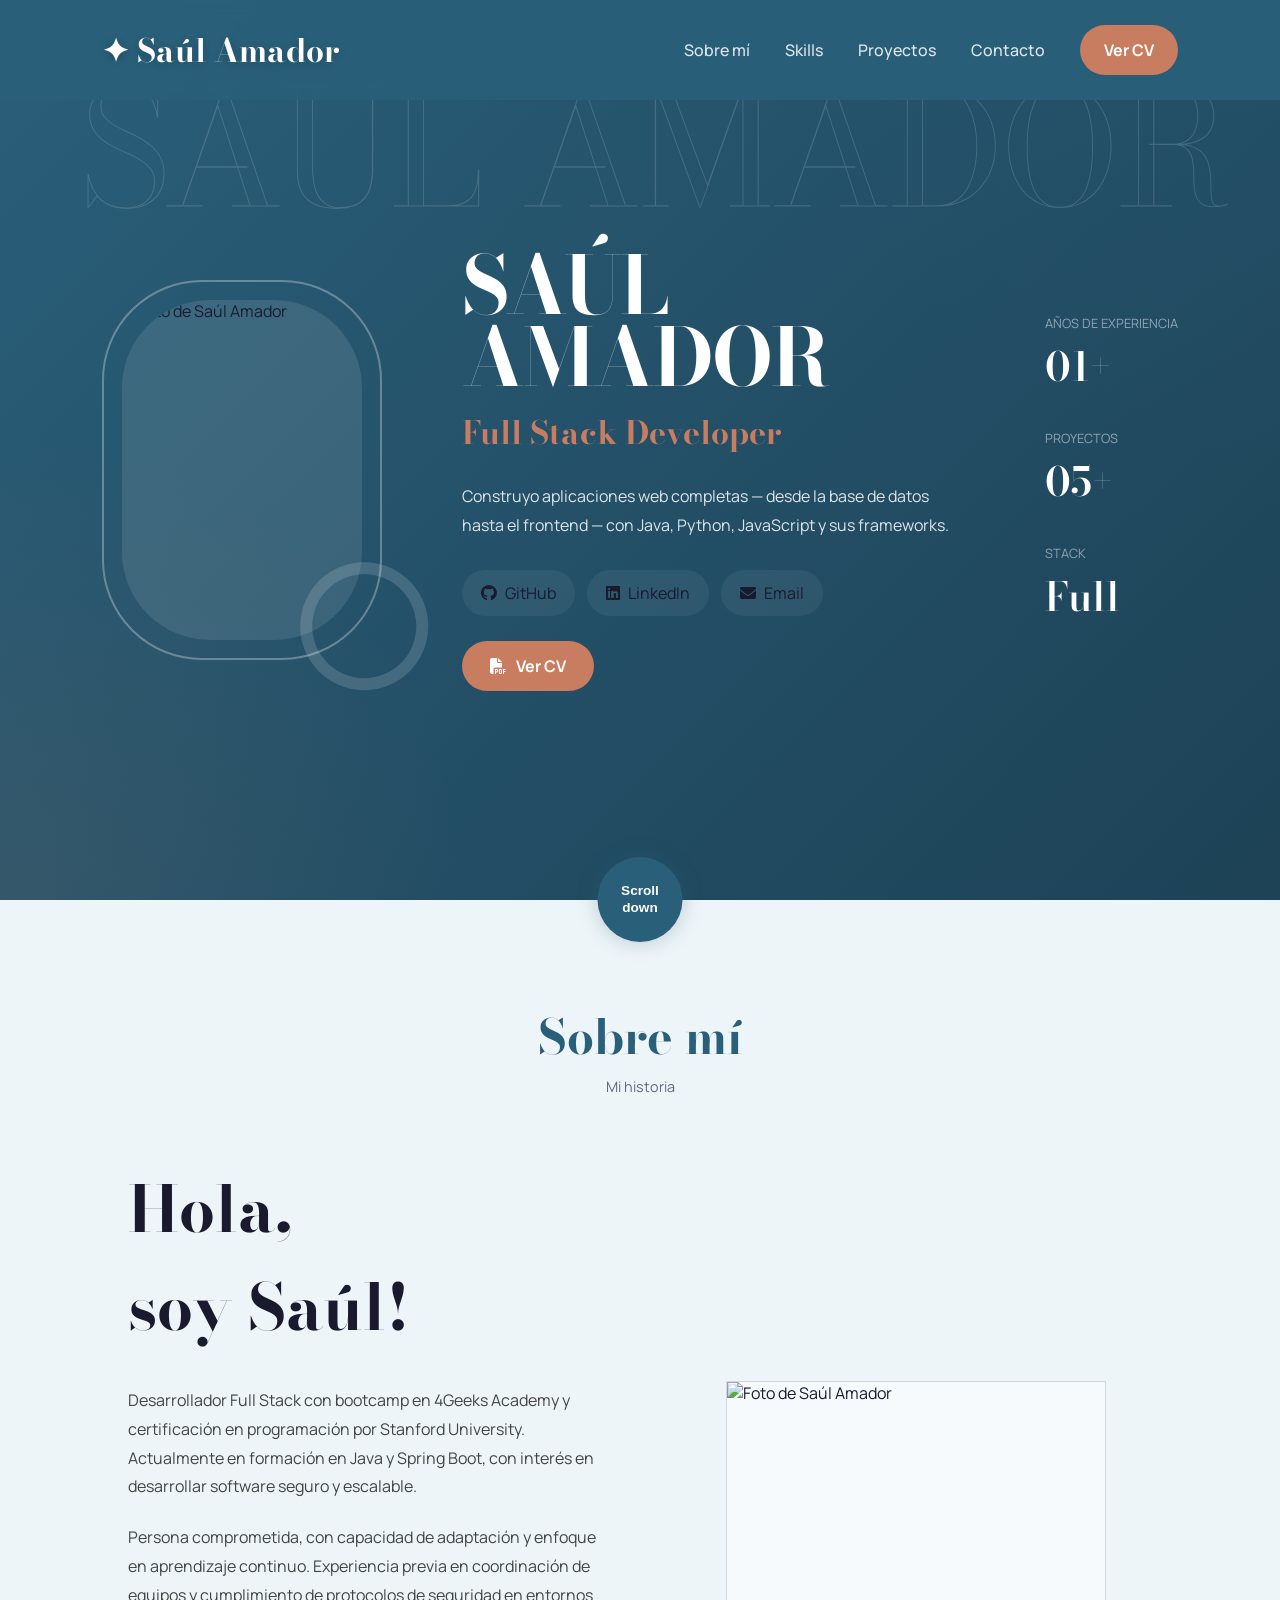
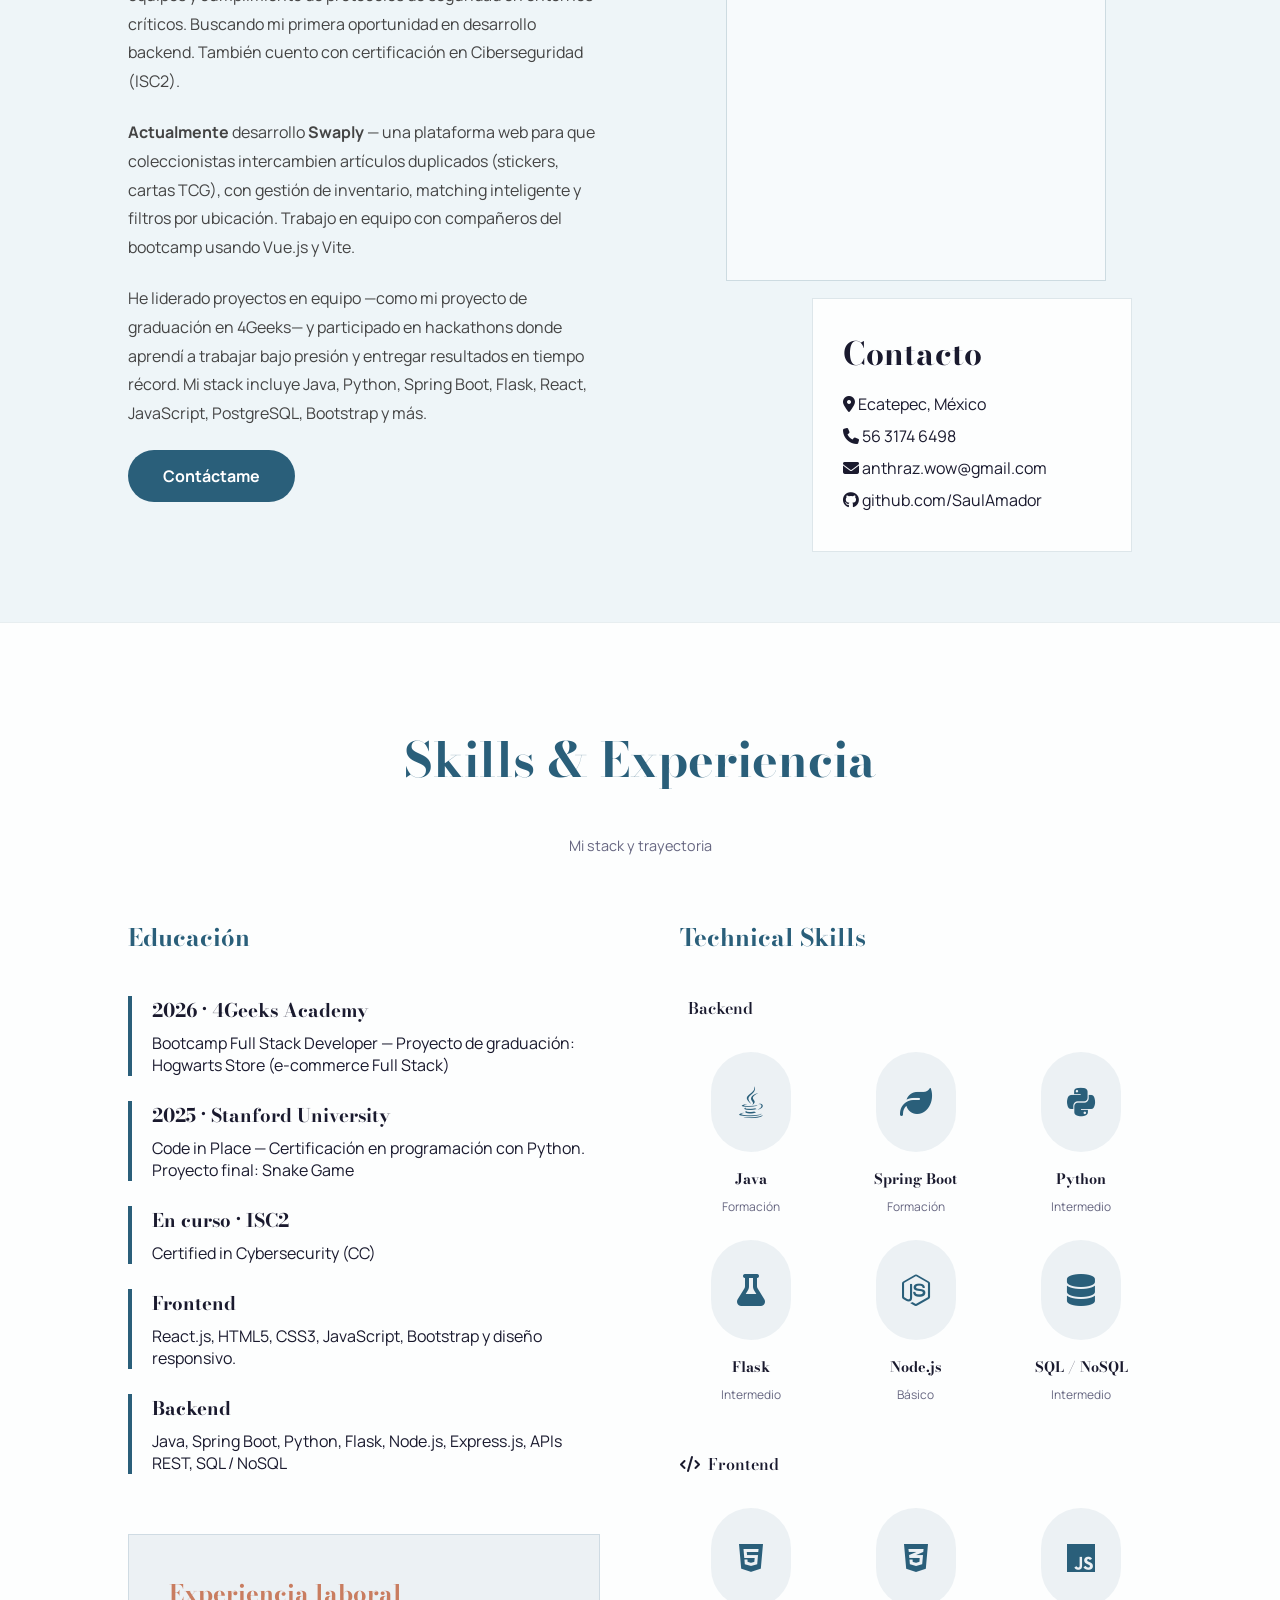
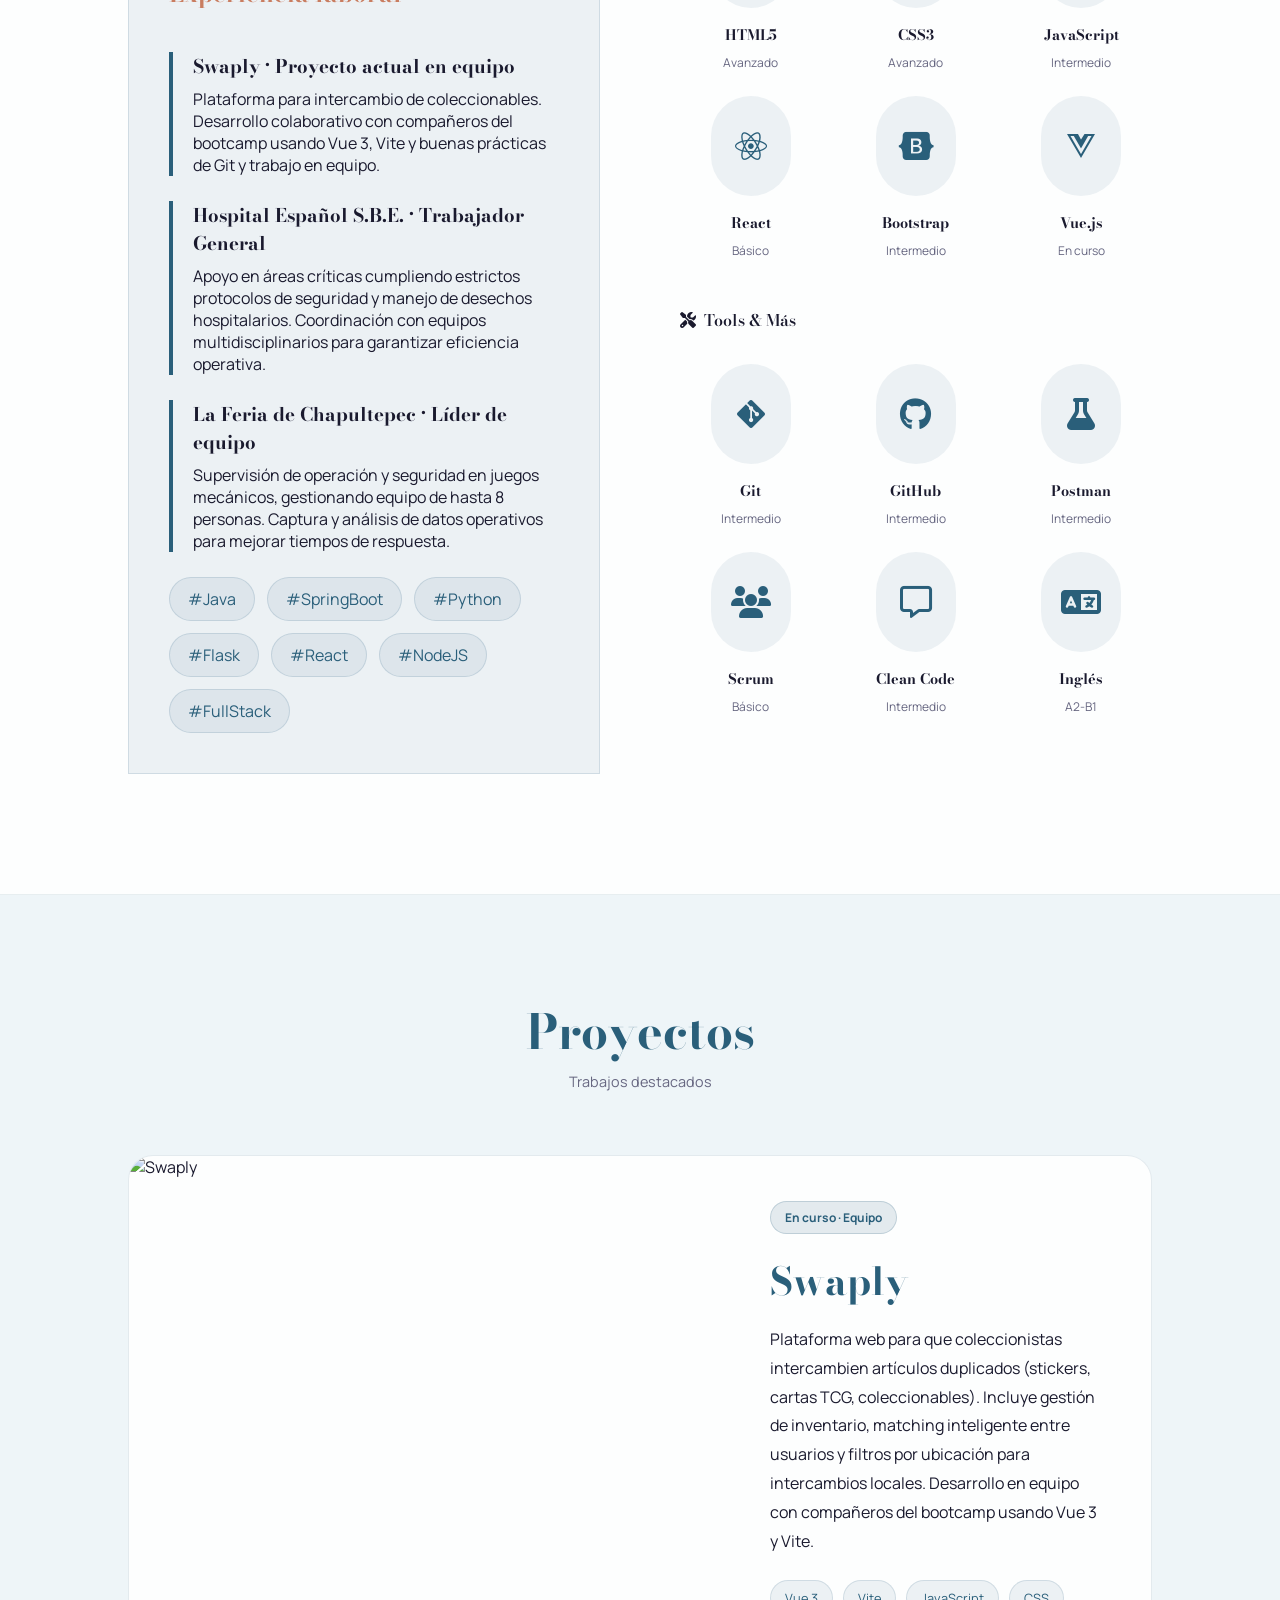
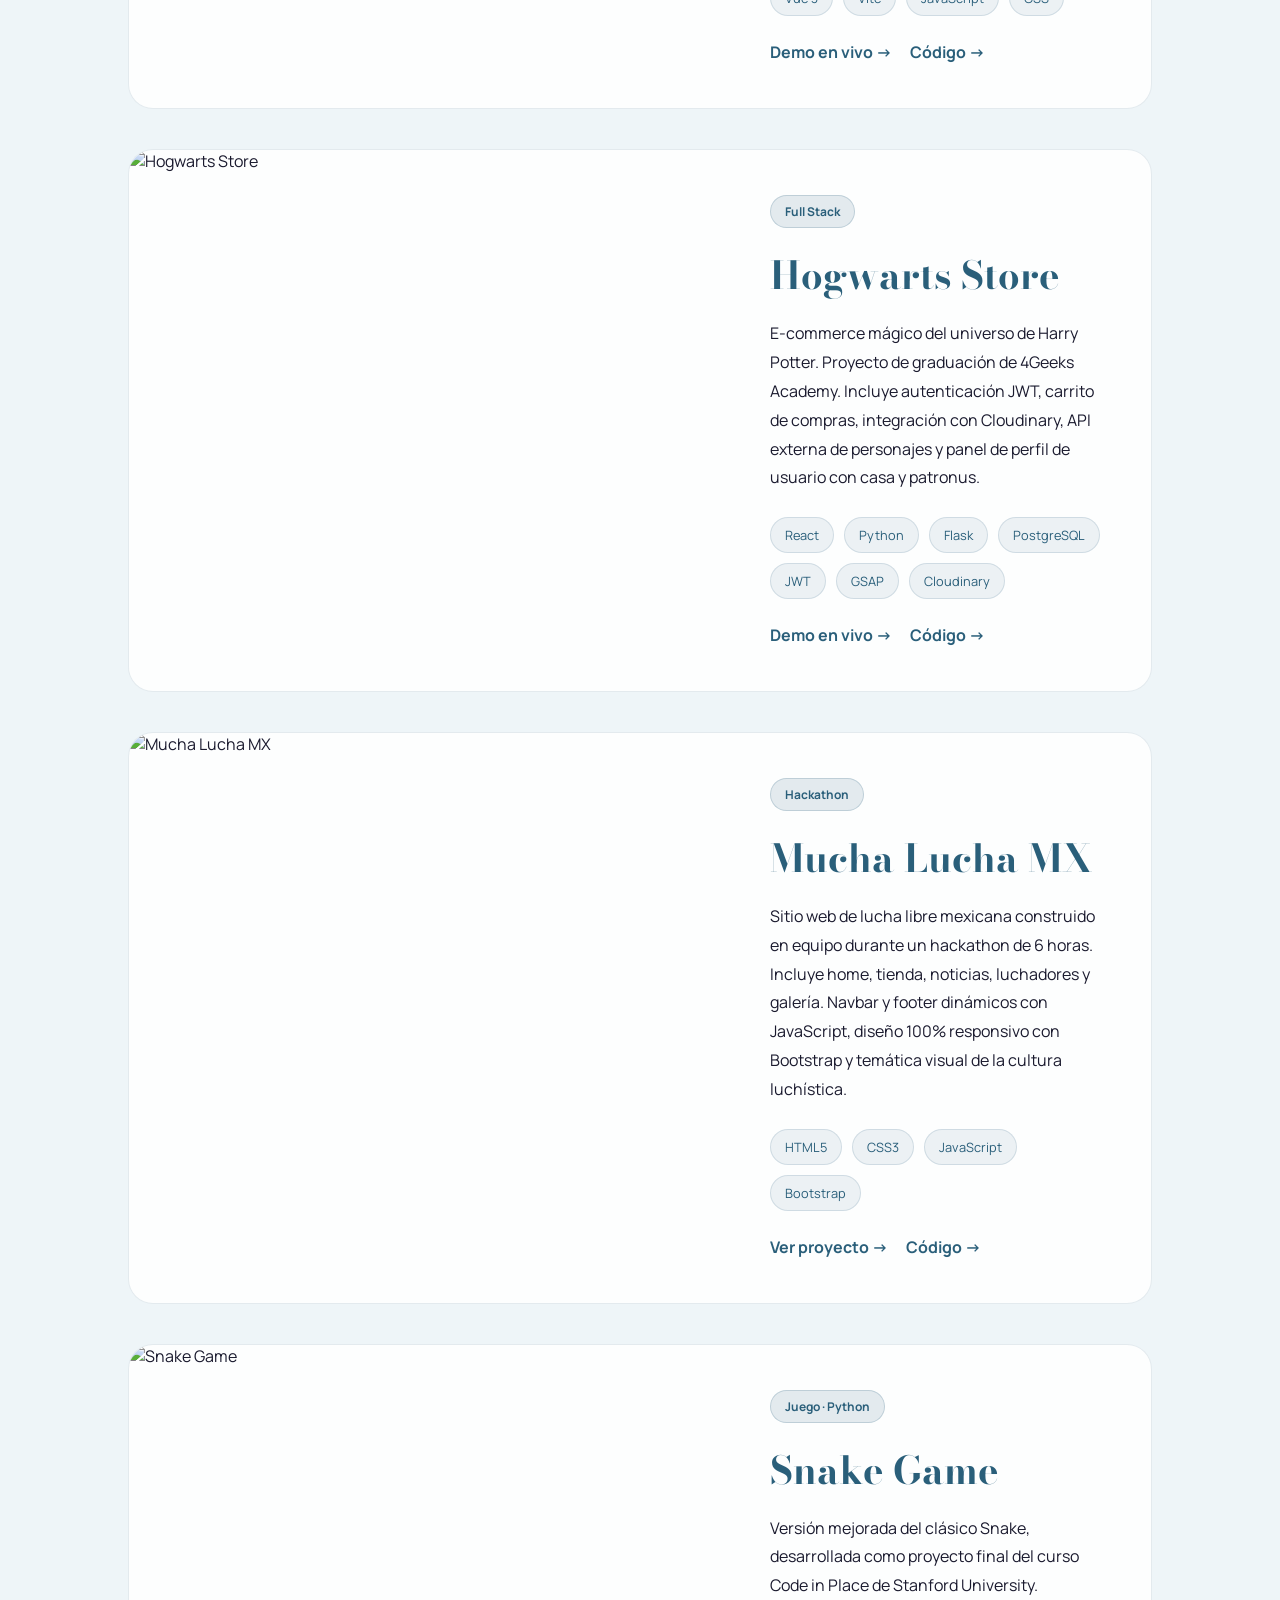
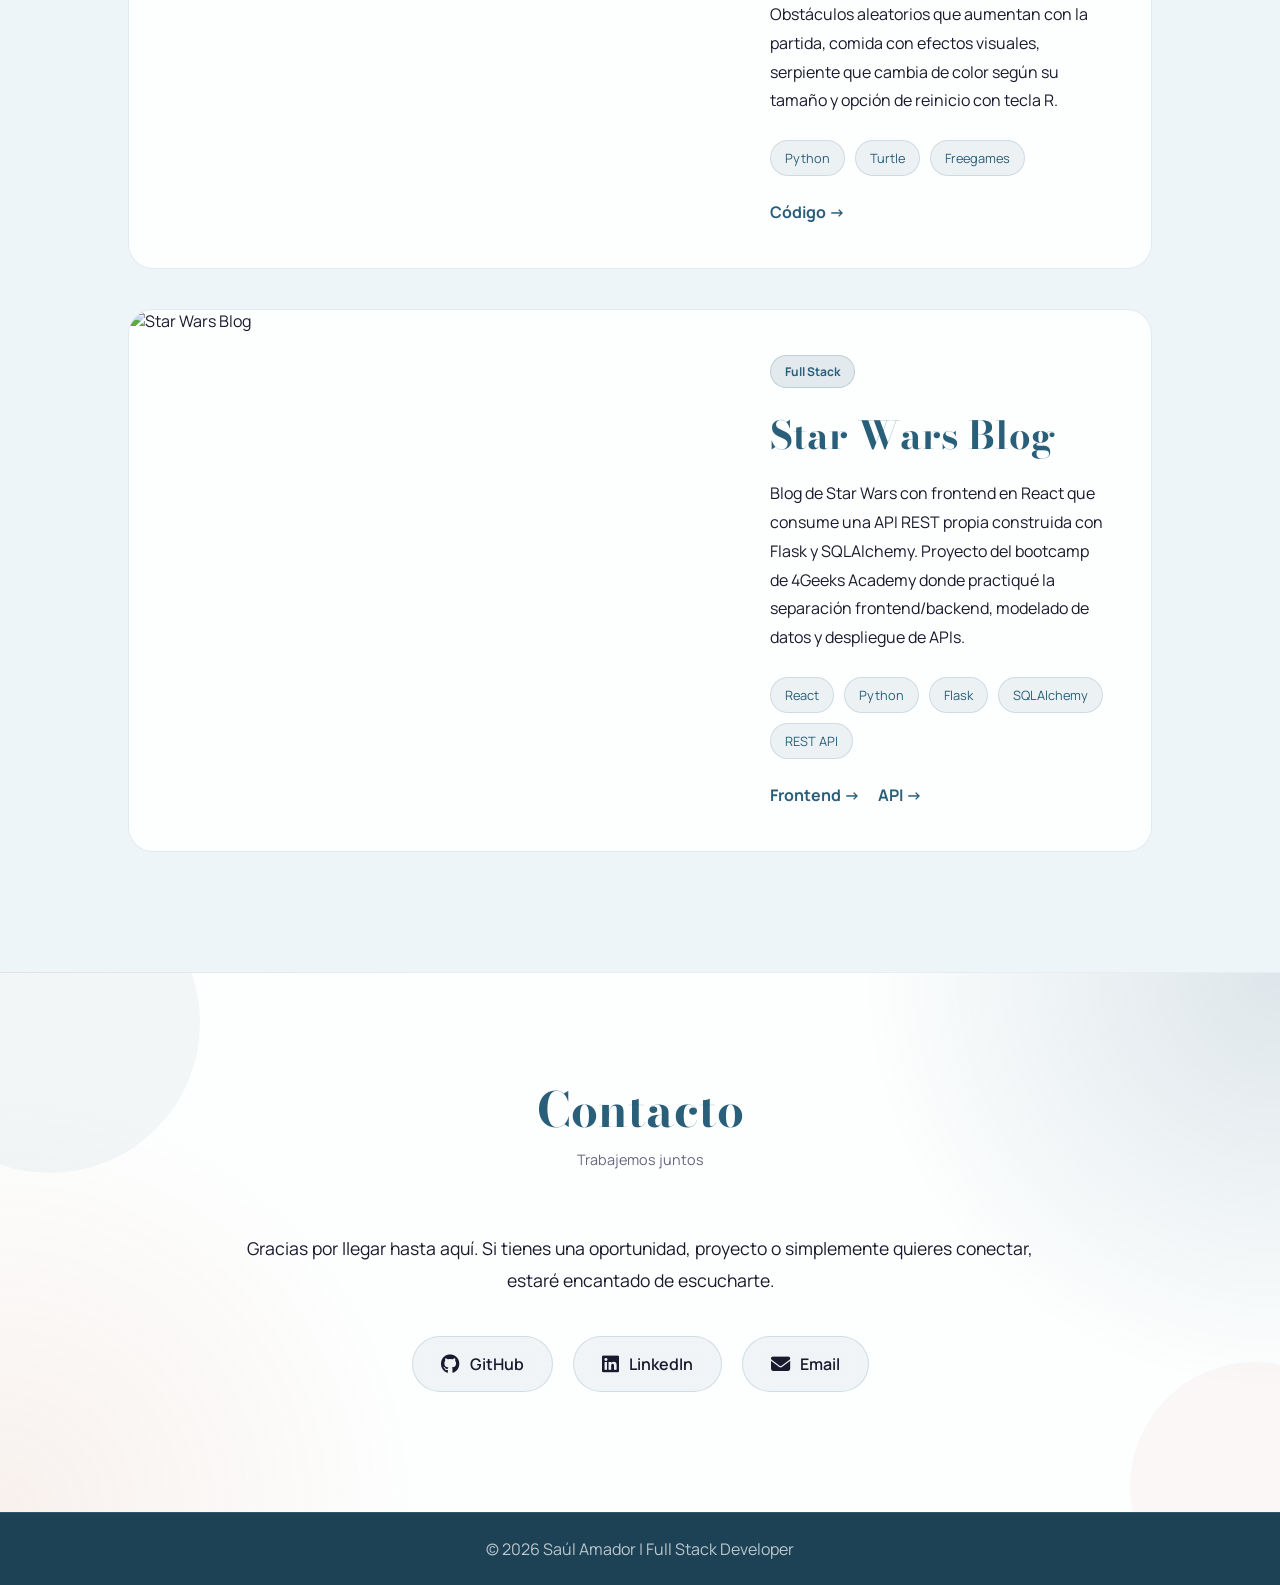
==== commit 0b729c93: "Paso 7: adapt diseño de Daniel (blob hero, stats, skills blobs, section titles)" ====
--- a/index.html
+++ b/index.html
@@ -23,38 +23,60 @@
 
     <section class="hero" id="inicio">
         <div class="hero-bg-text">SAÚL AMADOR</div>
-        <div class="hero-image-box">
-            <img src="./imagen/foto-hero.jpg" alt="Foto de Saúl Amador">
-        </div>
-        <div class="hero-content">
-            <h1>SAÚL AMADOR</h1>
-            <h3>Full Stack Developer</h3>
-            <p>
-                Construyo aplicaciones web completas — desde la base de datos
-                hasta el frontend — con Java, Python, JavaScript y sus frameworks.
-            </p>
-            <div class="socials">
-                <a href="https://github.com/SaulAmador" target="_blank">
-                    <i class="fa-brands fa-github"></i> GitHub
-                </a>
-                <a href="https://www.linkedin.com/in/saul-amador" target="_blank">
-                    <i class="fa-brands fa-linkedin"></i> LinkedIn
-                </a>
-                <a href="mailto:anthraz.wow@gmail.com">
-                    <i class="fa-solid fa-envelope"></i> Email
-                </a>
-            </div>
-            <div class="hero-buttons">
-                <a href="./cv.html" target="_blank" class="cv-btn">
-                    <i class="fa-solid fa-file-pdf"></i> Ver CV
-                </a>
+        <div class="hero__container">
+            <div class="hero__blob">
+                <div class="hero__perfil">
+                    <img src="./imagen/foto-hero.jpg" alt="Foto de Saúl Amador">
+                </div>
+                <i class="fa-regular fa-circle hero__shape-circle"></i>
+            </div>
+            <div class="hero-content">
+                <h1>SAÚL AMADOR</h1>
+                <h3>Full Stack Developer</h3>
+                <p>
+                    Construyo aplicaciones web completas — desde la base de datos
+                    hasta el frontend — con Java, Python, JavaScript y sus frameworks.
+                </p>
+                <div class="socials">
+                    <a href="https://github.com/SaulAmador" target="_blank">
+                        <i class="fa-brands fa-github"></i> GitHub
+                    </a>
+                    <a href="https://www.linkedin.com/in/saul-amador" target="_blank">
+                        <i class="fa-brands fa-linkedin"></i> LinkedIn
+                    </a>
+                    <a href="mailto:anthraz.wow@gmail.com">
+                        <i class="fa-solid fa-envelope"></i> Email
+                    </a>
+                </div>
+                <div class="hero-buttons">
+                    <a href="./cv.html" target="_blank" class="cv-btn">
+                        <i class="fa-solid fa-file-pdf"></i> Ver CV
+                    </a>
+                </div>
+            </div>
+            <div class="hero__info">
+                <div>
+                    <h3 class="hero__info-title">AÑOS DE EXPERIENCIA</h3>
+                    <p class="hero__info-number">01+</p>
+                </div>
+                <div>
+                    <h3 class="hero__info-title">PROYECTOS</h3>
+                    <p class="hero__info-number">05+</p>
+                </div>
+                <div>
+                    <h3 class="hero__info-title">STACK</h3>
+                    <p class="hero__info-number">Full</p>
+                </div>
             </div>
         </div>
         <button class="scroll-btn" onclick="scrollToSection()">Scroll<br>down</button>
     </section>
 
     <section class="about" id="sobre-mi">
-        <div class="about-text">
+        <h2 class="section__title">Sobre mí</h2>
+        <span class="section__subtitle">Mi historia</span>
+        <div class="about__container">
+            <div class="about-text">
             <h2>Hola,<br>soy Saúl!</h2>
             <p>
                 Desarrollador Full Stack con bootcamp en 4Geeks Academy y
@@ -95,11 +117,15 @@
                 <p><i class="fa-brands fa-github"></i> github.com/SaulAmador</p>
             </div>
         </div>
+        </div>
     </section>
 
     <section class="resume" id="skills">
-        <div class="education">
-            <h2>Educación</h2>
+        <h2 class="section__title">Skills & Experiencia</h2>
+        <span class="section__subtitle">Mi stack y trayectoria</span>
+        <div class="resume__container">
+            <div class="education">
+                <h2>Educación</h2>
             <div class="item">
                 <h3>2026 · 4Geeks Academy</h3>
                 <p>Bootcamp Full Stack Developer — Proyecto de graduación: Hogwarts Store (e-commerce Full Stack)</p>
@@ -159,46 +185,120 @@
         </div>
         <div class="skills">
             <h2>Technical Skills</h2>
-            <div class="skill-columns">
-                <div>
-                    <h3>Backend</h3>
-                    <p>Java (en formación)</p>
-                    <p>Spring Boot</p>
-                    <p>Python</p>
-                    <p>Flask</p>
-                    <p>Node.js / Express.js</p>
-                    <p>REST APIs</p>
-                    <p>PostgreSQL / MySQL / MongoDB</p>
-                </div>
-                <div>
-                    <h3>Frontend</h3>
-                    <p>HTML5</p>
-                    <p>CSS3</p>
-                    <p>JavaScript (ES6+)</p>
-                    <p>React.js</p>
-                    <p>Bootstrap</p>
-                </div>
-                <div>
-                    <h3>Tools & Más</h3>
-                    <p>Git / GitHub</p>
-                    <p>Postman</p>
-                    <p>VS Code / IntelliJ</p>
-                    <p>Scrum</p>
-                    <p>Clean Code</p>
-                    <p>🇬🇧 Inglés A2-B1</p>
+
+            <div class="skills__content">
+                <h3 class="skills__title"><i class="fa-solid fa-braces"></i> Backend</h3>
+                <div class="skills__info">
+                    <div class="skills__data">
+                        <div class="skills__blob"><i class="fa-brands fa-java"></i></div>
+                        <h3 class="skills__name">Java</h3>
+                        <span class="skills__subtitle">Formación</span>
+                    </div>
+                    <div class="skills__data">
+                        <div class="skills__blob"><i class="fa-solid fa-leaf"></i></div>
+                        <h3 class="skills__name">Spring Boot</h3>
+                        <span class="skills__subtitle">Formación</span>
+                    </div>
+                    <div class="skills__data">
+                        <div class="skills__blob"><i class="fa-brands fa-python"></i></div>
+                        <h3 class="skills__name">Python</h3>
+                        <span class="skills__subtitle">Intermedio</span>
+                    </div>
+                    <div class="skills__data">
+                        <div class="skills__blob"><i class="fa-solid fa-flask"></i></div>
+                        <h3 class="skills__name">Flask</h3>
+                        <span class="skills__subtitle">Intermedio</span>
+                    </div>
+                    <div class="skills__data">
+                        <div class="skills__blob"><i class="fa-brands fa-node-js"></i></div>
+                        <h3 class="skills__name">Node.js</h3>
+                        <span class="skills__subtitle">Básico</span>
+                    </div>
+                    <div class="skills__data">
+                        <div class="skills__blob"><i class="fa-solid fa-database"></i></div>
+                        <h3 class="skills__name">SQL / NoSQL</h3>
+                        <span class="skills__subtitle">Intermedio</span>
+                    </div>
+                </div>
+            </div>
+
+            <div class="skills__content">
+                <h3 class="skills__title"><i class="fa-solid fa-code"></i> Frontend</h3>
+                <div class="skills__info">
+                    <div class="skills__data">
+                        <div class="skills__blob"><i class="fa-brands fa-html5"></i></div>
+                        <h3 class="skills__name">HTML5</h3>
+                        <span class="skills__subtitle">Avanzado</span>
+                    </div>
+                    <div class="skills__data">
+                        <div class="skills__blob"><i class="fa-brands fa-css3-alt"></i></div>
+                        <h3 class="skills__name">CSS3</h3>
+                        <span class="skills__subtitle">Avanzado</span>
+                    </div>
+                    <div class="skills__data">
+                        <div class="skills__blob"><i class="fa-brands fa-js"></i></div>
+                        <h3 class="skills__name">JavaScript</h3>
+                        <span class="skills__subtitle">Intermedio</span>
+                    </div>
+                    <div class="skills__data">
+                        <div class="skills__blob"><i class="fa-brands fa-react"></i></div>
+                        <h3 class="skills__name">React</h3>
+                        <span class="skills__subtitle">Básico</span>
+                    </div>
+                    <div class="skills__data">
+                        <div class="skills__blob"><i class="fa-brands fa-bootstrap"></i></div>
+                        <h3 class="skills__name">Bootstrap</h3>
+                        <span class="skills__subtitle">Intermedio</span>
+                    </div>
+                    <div class="skills__data">
+                        <div class="skills__blob"><i class="fa-brands fa-vuejs"></i></div>
+                        <h3 class="skills__name">Vue.js</h3>
+                        <span class="skills__subtitle">En curso</span>
+                    </div>
+                </div>
+            </div>
+
+            <div class="skills__content">
+                <h3 class="skills__title"><i class="fa-solid fa-screwdriver-wrench"></i> Tools & Más</h3>
+                <div class="skills__info">
+                    <div class="skills__data">
+                        <div class="skills__blob"><i class="fa-brands fa-git-alt"></i></div>
+                        <h3 class="skills__name">Git</h3>
+                        <span class="skills__subtitle">Intermedio</span>
+                    </div>
+                    <div class="skills__data">
+                        <div class="skills__blob"><i class="fa-brands fa-github"></i></div>
+                        <h3 class="skills__name">GitHub</h3>
+                        <span class="skills__subtitle">Intermedio</span>
+                    </div>
+                    <div class="skills__data">
+                        <div class="skills__blob"><i class="fa-solid fa-flask"></i></div>
+                        <h3 class="skills__name">Postman</h3>
+                        <span class="skills__subtitle">Intermedio</span>
+                    </div>
+                    <div class="skills__data">
+                        <div class="skills__blob"><i class="fa-solid fa-users"></i></div>
+                        <h3 class="skills__name">Scrum</h3>
+                        <span class="skills__subtitle">Básico</span>
+                    </div>
+                    <div class="skills__data">
+                        <div class="skills__blob"><i class="fa-regular fa-message"></i></div>
+                        <h3 class="skills__name">Clean Code</h3>
+                        <span class="skills__subtitle">Intermedio</span>
+                    </div>
+                    <div class="skills__data">
+                        <div class="skills__blob"><i class="fa-solid fa-language"></i></div>
+                        <h3 class="skills__name">Inglés</h3>
+                        <span class="skills__subtitle">A2-B1</span>
+                    </div>
                 </div>
             </div>
         </div>
     </section>
 
     <section class="projects" id="proyectos">
-        <div class="projects-header">
-            <h1>PROYECTOS DESTACADOS</h1>
-            <p>
-                Algunos proyectos que he desarrollado durante mi formación
-                como Full Stack Developer.
-            </p>
-        </div>
+        <h2 class="section__title">Proyectos</h2>
+        <span class="section__subtitle">Trabajos destacados</span>
         <div class="project-grid">
             <article class="project-card">
                 <div class="project-image">
@@ -332,8 +432,9 @@
     </section>
 
     <section class="contact" id="contacto">
+        <h2 class="section__title">Contacto</h2>
+        <span class="section__subtitle">Trabajemos juntos</span>
         <div class="contact-container">
-            <h2>Trabajemos juntos</h2>
             <p>
                 Gracias por llegar hasta aquí.
                 Si tienes una oportunidad, proyecto o simplemente quieres conectar,
--- a/styles.css
+++ b/styles.css
@@ -27,7 +27,6 @@
     position: relative;
 }
 
-/* Subtle background pattern */
 body::before {
     content: "";
     position: fixed;
@@ -49,7 +48,6 @@
     opacity: 0.06;
 }
 
-/* Ensure content sits above pattern */
 .header, .hero, .about, .resume, .projects, .contact, footer {
     position: relative;
     z-index: 1;
@@ -59,9 +57,24 @@
     font-family: 'Bodoni Moda', serif;
 }
 
-h2 {
-    font-size: 4rem;
-    line-height: 1;
+/* ===== SECTION TITLES ===== */
+.section {
+    padding-block: 6rem 0;
+}
+
+.section__title {
+    text-align: center;
+    font-size: 3rem;
+    color: var(--primary);
+    margin-bottom: 0.25rem;
+}
+
+.section__subtitle {
+    display: block;
+    text-align: center;
+    font-size: 0.9rem;
+    color: var(--text-dim);
+    margin-bottom: 4rem;
 }
 
 /* HEADER */
@@ -119,7 +132,6 @@
     display: flex;
     align-items: center;
     justify-content: center;
-    gap: 120px;
     background:
         radial-gradient(circle at top right, rgba(42, 95, 122, 0.15), transparent 30%),
         radial-gradient(circle at bottom left, rgba(201, 125, 96, 0.1), transparent 30%),
@@ -138,34 +150,61 @@
     pointer-events: none;
 }
 
-.hero-image-box {
-    width: 420px;
-    height: 550px;
-    flex-shrink: 0;
-    background: rgba(255,255,255,.1);
-    overflow: hidden;
+.hero__container {
+    display: grid;
+    grid-template-columns: auto 1fr auto;
+    align-items: center;
+    gap: 80px;
     position: relative;
     z-index: 2;
-    box-shadow: 25px 25px 0 var(--accent);
-}
-
-.hero-image-box img {
+}
+
+.hero__blob {
+    position: relative;
+    width: 280px;
+    height: 380px;
+    border: 2px solid rgba(255,255,255,.3);
+    border-radius: 6.25rem;
+    justify-self: center;
+    place-items: center;
+    display: grid;
+}
+
+.hero__perfil {
+    width: 240px;
+    height: 340px;
+    background: rgba(255,255,255,.1);
+    border-radius: 5.5rem;
+    overflow: hidden;
+    display: flex;
+    justify-content: center;
+    align-items: flex-end;
+}
+
+.hero__perfil img {
     width: 100%;
     height: 100%;
     object-fit: cover;
     mix-blend-mode: multiply;
 }
 
+.hero__shape-circle {
+    position: absolute;
+    font-size: 8rem;
+    color: rgba(255,255,255,.15);
+    bottom: -2rem;
+    right: -3rem;
+    transform: rotate(15deg);
+    z-index: -1;
+}
+
 .hero-content {
-    flex: 1;
-    max-width: 620px;
-    position: relative;
-    z-index: 3;
+    max-width: 550px;
 }
 
 .hero-content h1 {
     color: var(--white);
-    font-size: 5.8rem;
+    font-size: 5rem;
     line-height: 0.9;
     letter-spacing: -2px;
     margin-bottom: 15px;
@@ -205,6 +244,27 @@
     background: var(--white);
     color: var(--primary);
     transform: translateY(-3px);
+}
+
+/* HERO STATS */
+.hero__info {
+    display: grid;
+    row-gap: 2rem;
+}
+
+.hero__info-title {
+    font-family: 'Manrope', sans-serif;
+    font-size: 0.8rem;
+    font-weight: 400;
+    color: rgba(255,255,255,.5);
+    margin-bottom: 4px;
+}
+
+.hero__info-number {
+    font-family: 'Bodoni Moda', serif;
+    font-size: 2.5rem;
+    font-weight: 600;
+    color: var(--white);
 }
 
 /* SOCIALS */
@@ -270,40 +330,17 @@
 
 /* ABOUT */
 .about {
-    padding: 140px 10% 160px;
+    padding: 100px 10% 120px;
+}
+
+.about__container {
     display: grid;
     grid-template-columns: 1fr 1fr;
     gap: 80px;
 }
 
-.about-image-box {
-    width: 100%;
-    aspect-ratio: 3 / 4;
-    background: rgba(255,255,255,.5);
-    overflow: hidden;
-    position: relative;
-    z-index: 2;
-    box-shadow: -25px 25px 0 var(--accent);
-}
-
-.about-image-box img {
-    width: 100%;
-    height: 100%;
-    object-fit: cover;
-}
-
-.about-image-box .placeholder {
-    width: 100%;
-    height: 100%;
-    background: linear-gradient(135deg, rgba(42,95,122,.15), rgba(201,125,96,.1));
-    display: flex;
-    align-items: center;
-    justify-content: center;
-    color: var(--text-dim);
-}
-
 .about-text h2 {
-    font-size: 5rem;
+    font-size: 4rem;
     margin-bottom: 30px;
 }
 
@@ -311,6 +348,7 @@
     max-width: 550px;
     line-height: 1.8;
     margin-bottom: 22px;
+    color: #444;
 }
 
 .search-btn {
@@ -333,6 +371,7 @@
     position: relative;
     display: flex;
     justify-content: center;
+    align-items: center;
 }
 
 .about-card img {
@@ -367,12 +406,15 @@
 .resume {
     background: var(--bg-card);
     color: var(--text);
-    padding: 120px 10%;
+    padding: 100px 10% 120px;
+    border-top: 1px solid rgba(42, 95, 122, 0.1);
+    border-bottom: 1px solid rgba(42, 95, 122, 0.1);
+}
+
+.resume__container {
     display: grid;
     grid-template-columns: 1fr 1fr;
     gap: 80px;
-    border-top: 1px solid rgba(42, 95, 122, 0.1);
-    border-bottom: 1px solid rgba(42, 95, 122, 0.1);
 }
 
 .resume h2 {
@@ -417,45 +459,76 @@
     border-radius: 999px;
 }
 
-.skill-columns {
+/* SKILLS BLOBS (Daniel-inspired) */
+.skills__content {
+    margin-bottom: 3rem;
+}
+
+.skills__title {
+    display: flex;
+    align-items: center;
+    gap: 8px;
+    font-size: 1rem;
+    font-weight: 600;
+    margin-bottom: 2rem;
+}
+
+.skills__title i {
+    font-size: 1rem;
+}
+
+.skills__info {
     display: grid;
     grid-template-columns: repeat(3, 1fr);
-    gap: 25px;
-}
-
-.skill-columns div {
-    background: rgba(42, 95, 122, 0.05);
-    border: 1px solid rgba(42, 95, 122, 0.1);
-    padding: 25px;
-    border-radius: 15px;
-}
-
-.skill-columns h3 {
+    gap: 1.5rem;
+}
+
+.skills__data {
+    text-align: center;
+}
+
+.skills__blob {
+    width: 80px;
+    height: 100px;
+    background: rgba(42, 95, 122, 0.08);
+    border-radius: 3rem;
+    display: grid;
+    place-items: center;
+    margin: 0 auto 1rem;
+    transition: background 0.3s;
+}
+
+.skills__blob i {
+    font-size: 2rem;
     color: var(--primary);
-    margin-bottom: 15px;
+}
+
+.skills__blob:hover img,
+.skills__blob:hover i {
+    animation: bounce-skills 0.6s;
+}
+
+@keyframes bounce-skills {
+    0%   { transform: translateY(0); }
+    20%  { transform: translateY(-6px); }
+    40%  { transform: translateY(0); }
+    60%  { transform: translateY(-3px); }
+    80%  { transform: translateY(0); }
+}
+
+.skills__name {
+    font-size: 0.9rem;
+    margin-bottom: 0.25rem;
+}
+
+.skills__subtitle {
+    font-size: 0.75rem;
+    color: var(--text-dim);
 }
 
 /* PROJECTS */
 .projects {
-    background: var(--bg);
-    padding: 120px 10%;
-    border-top: 1px solid rgba(42, 95, 122, 0.1);
-}
-
-.projects-header {
-    text-align: center;
-    margin-bottom: 60px;
-}
-
-.projects-header h1 {
-    color: var(--primary);
-}
-
-.projects-header p {
-    color: var(--text);
-    max-width: 700px;
-    margin: auto;
-    line-height: 1.8;
+    padding: 100px 10% 120px;
 }
 
 .project-grid {
@@ -561,7 +634,7 @@
 /* CONTACT */
 .contact {
     position: relative;
-    padding: 140px 10%;
+    padding: 100px 10% 120px;
     background:
         radial-gradient(circle at top right, rgba(42, 95, 122, 0.15), transparent 30%),
         radial-gradient(circle at bottom left, rgba(201, 125, 96, 0.1), transparent 30%),
@@ -600,10 +673,8 @@
     margin: auto;
 }
 
-.contact h2 {
-    color: var(--primary);
-    font-size: 4rem;
-    margin-bottom: 20px;
+.contact .section__title {
+    margin-bottom: 0.25rem;
 }
 
 .contact p {
@@ -656,15 +727,19 @@
 
 /* RESPONSIVE */
 @media (max-width: 1100px) {
-    .hero {
-        gap: 70px;
+    .hero__container {
+        gap: 50px;
     }
     .hero-content h1 {
-        font-size: 5.3rem;
-    }
-    .hero-image-box {
-        width: 360px;
-        height: 480px;
+        font-size: 4.5rem;
+    }
+    .hero__blob {
+        width: 220px;
+        height: 300px;
+    }
+    .hero__perfil {
+        width: 190px;
+        height: 270px;
     }
     .project-card {
         grid-template-columns: 1fr;
@@ -675,11 +750,10 @@
 }
 
 @media (max-width: 900px) {
-    .hero {
-        flex-direction: column;
+    .hero__container {
+        grid-template-columns: 1fr;
         text-align: center;
-        gap: 50px;
-        padding: 140px 8% 120px;
+        gap: 40px;
     }
     .hero-content {
         max-width: 100%;
@@ -687,6 +761,15 @@
     .hero-content p {
         margin-left: auto;
         margin-right: auto;
+    }
+    .hero__info {
+        display: flex;
+        justify-content: center;
+        gap: 2rem;
+        text-align: center;
+    }
+    .hero__info-number {
+        font-size: 2rem;
     }
     .socials {
         justify-content: center;
@@ -700,15 +783,17 @@
         font-size: 0.75rem;
         bottom: -37px;
     }
+    .about__container {
+        grid-template-columns: 1fr;
+    }
     .about {
-        padding-top: 120px;
+        padding-top: 80px;
+    }
+    .resume__container {
         grid-template-columns: 1fr;
     }
-    .resume {
-        grid-template-columns: 1fr;
-    }
-    .skill-columns {
-        grid-template-columns: 1fr;
+    .skills__info {
+        grid-template-columns: repeat(2, 1fr);
     }
 }
 
@@ -723,19 +808,25 @@
         gap: 18px;
     }
     .hero-content h1 {
-        font-size: 4rem;
+        font-size: 3.2rem;
         letter-spacing: -2px;
     }
-    .hero-image-box {
-        width: 280px;
-        height: 380px;
-        box-shadow: 18px 18px 0 var(--accent);
+    .hero__blob {
+        width: 180px;
+        height: 250px;
+    }
+    .hero__perfil {
+        width: 155px;
+        height: 220px;
+    }
+    .section__title {
+        font-size: 2.2rem;
     }
     .about-text h2 {
-        font-size: 3.5rem;
+        font-size: 3rem;
     }
     h2 {
-        font-size: 3rem;
+        font-size: 2.5rem;
     }
     .project-info {
         padding: 30px;
@@ -743,7 +834,7 @@
     .project-info h3 {
         font-size: 2rem;
     }
-    .contact h2 {
-        font-size: 3rem;
-    }
-}
+    .contact .section__title {
+        font-size: 2.2rem;
+    }
+}
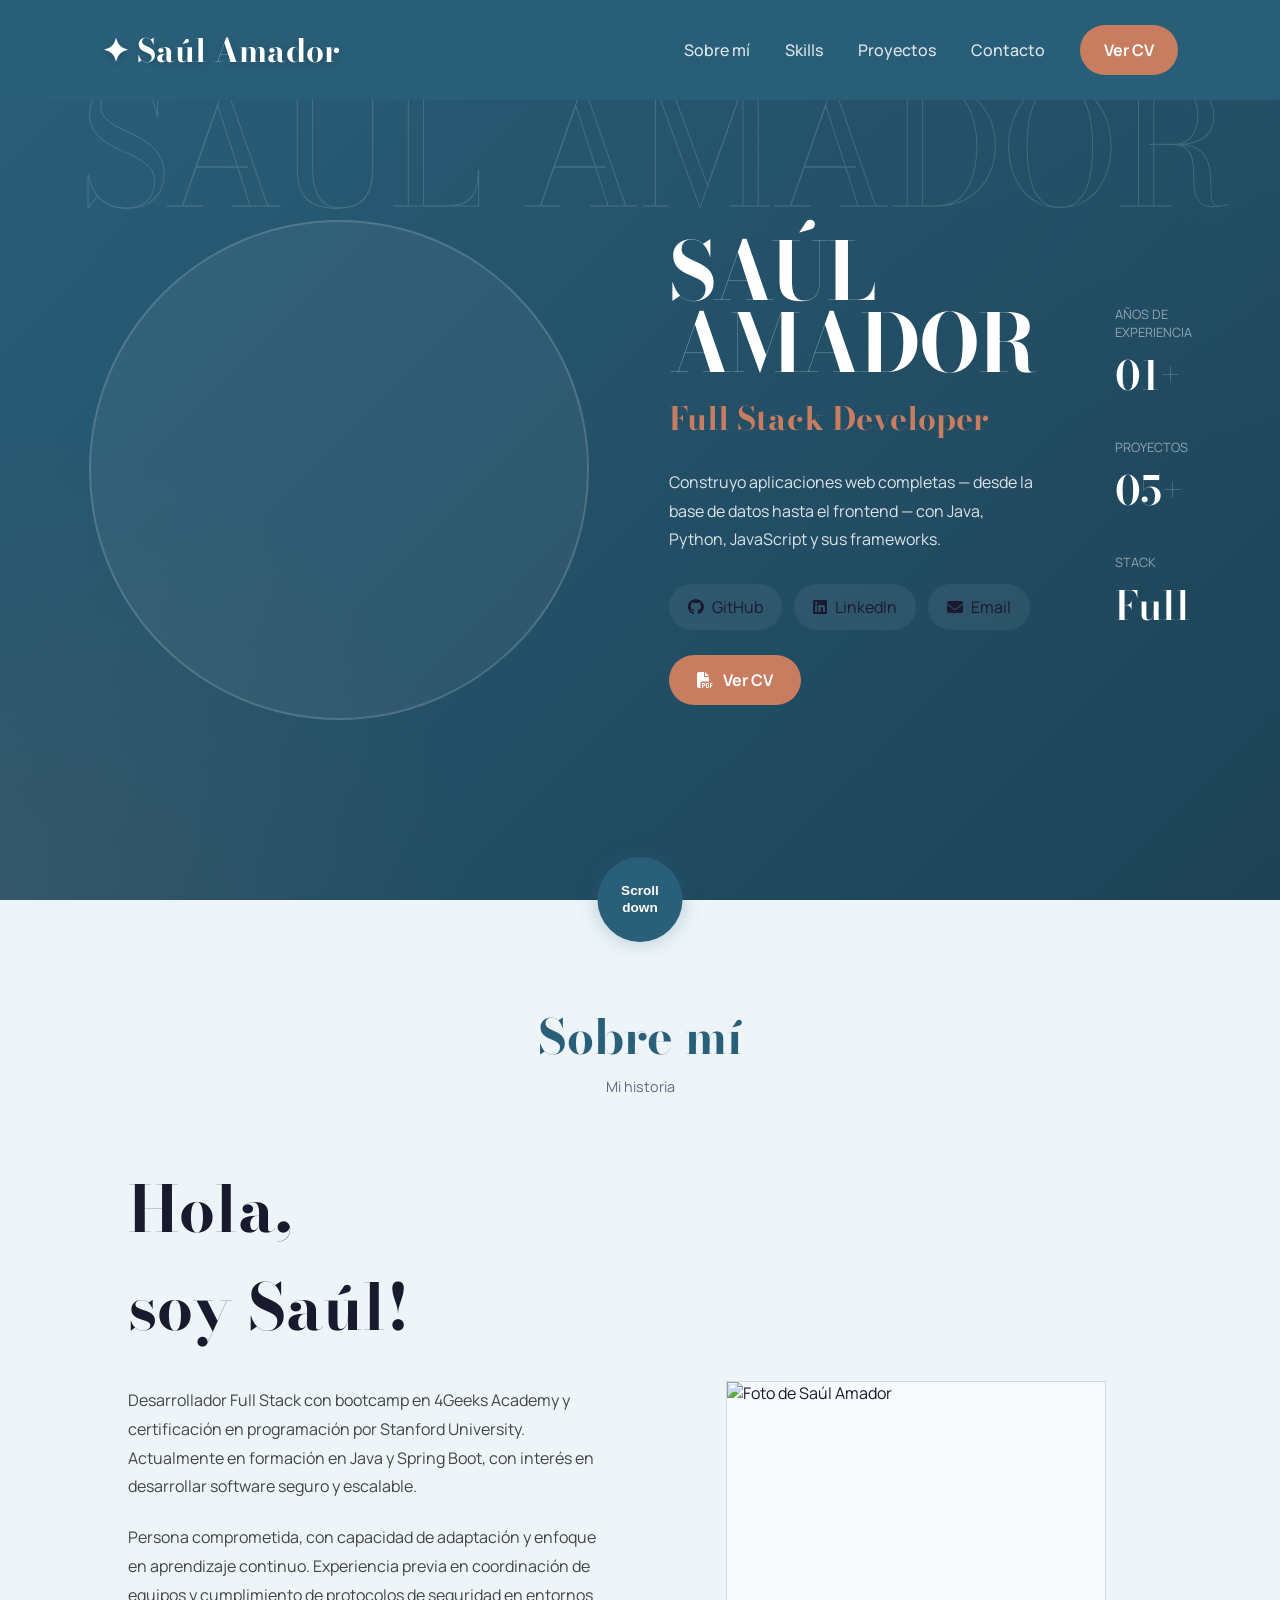
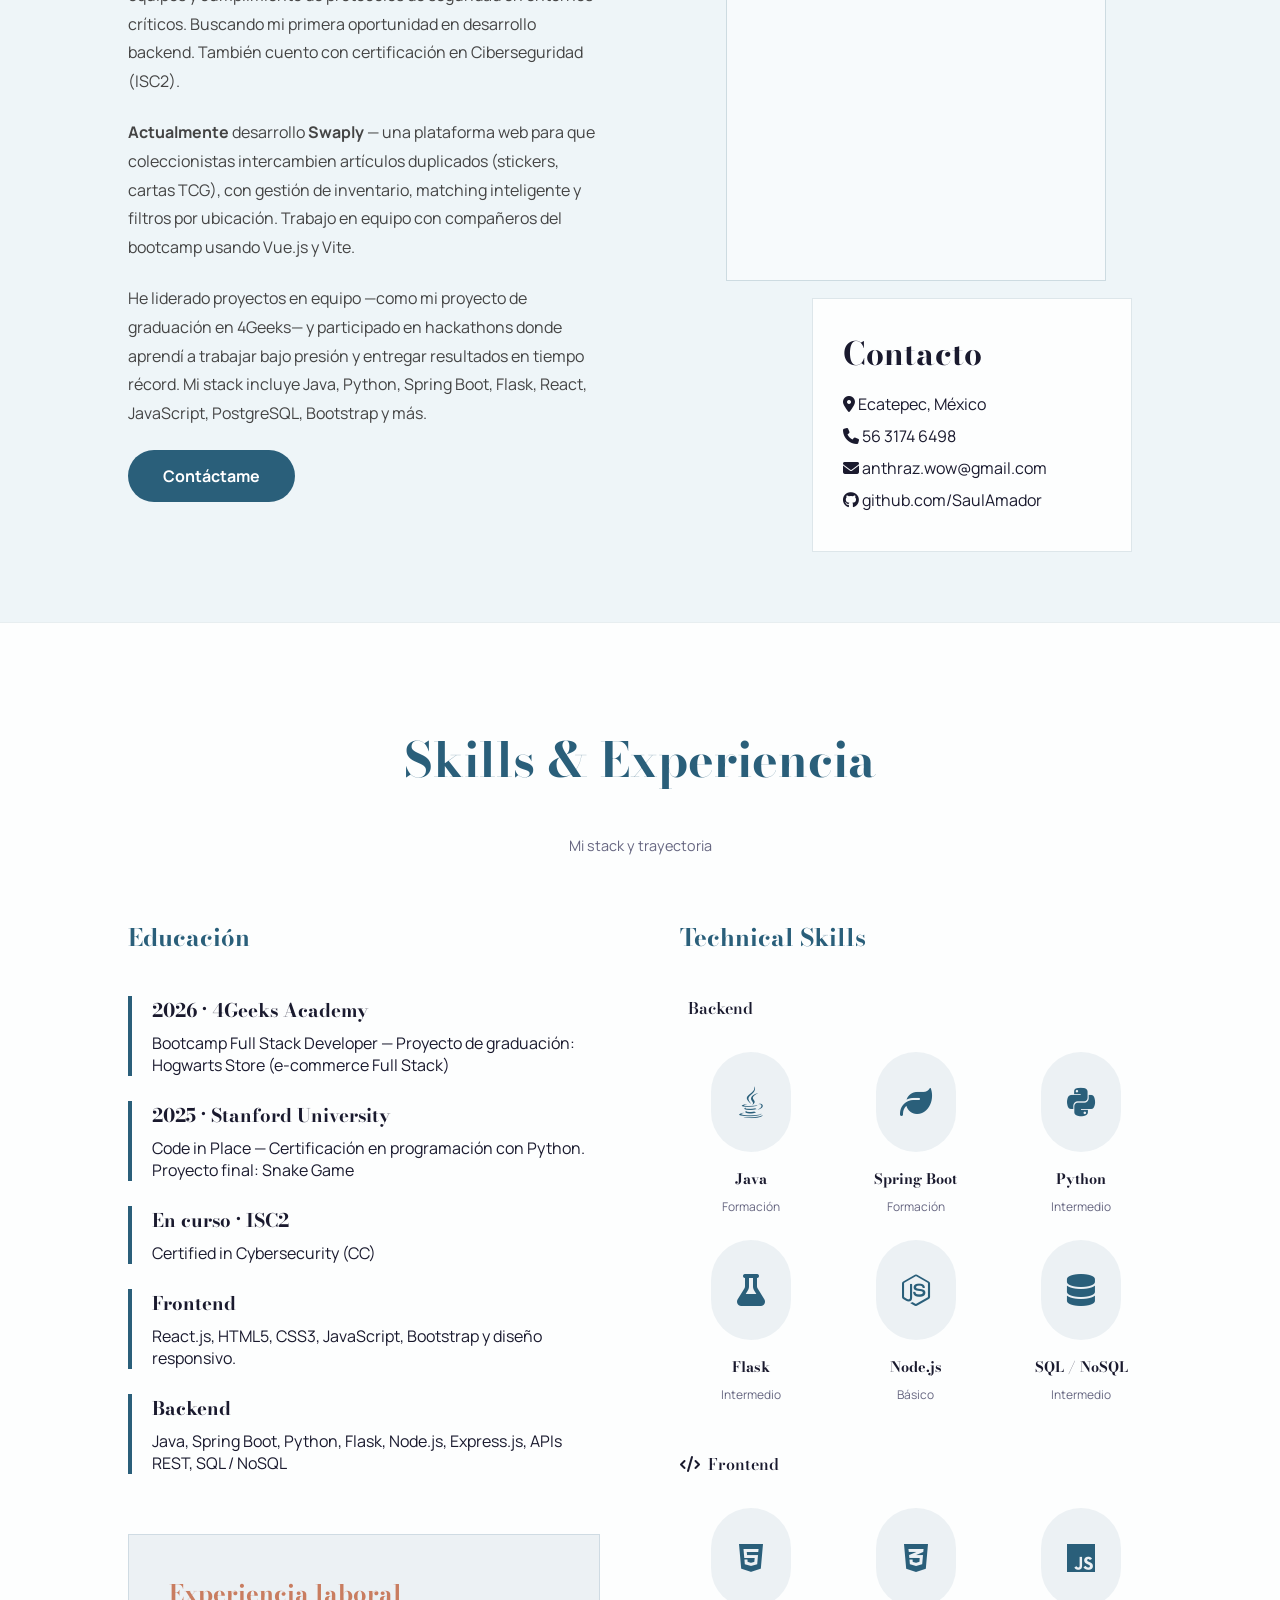
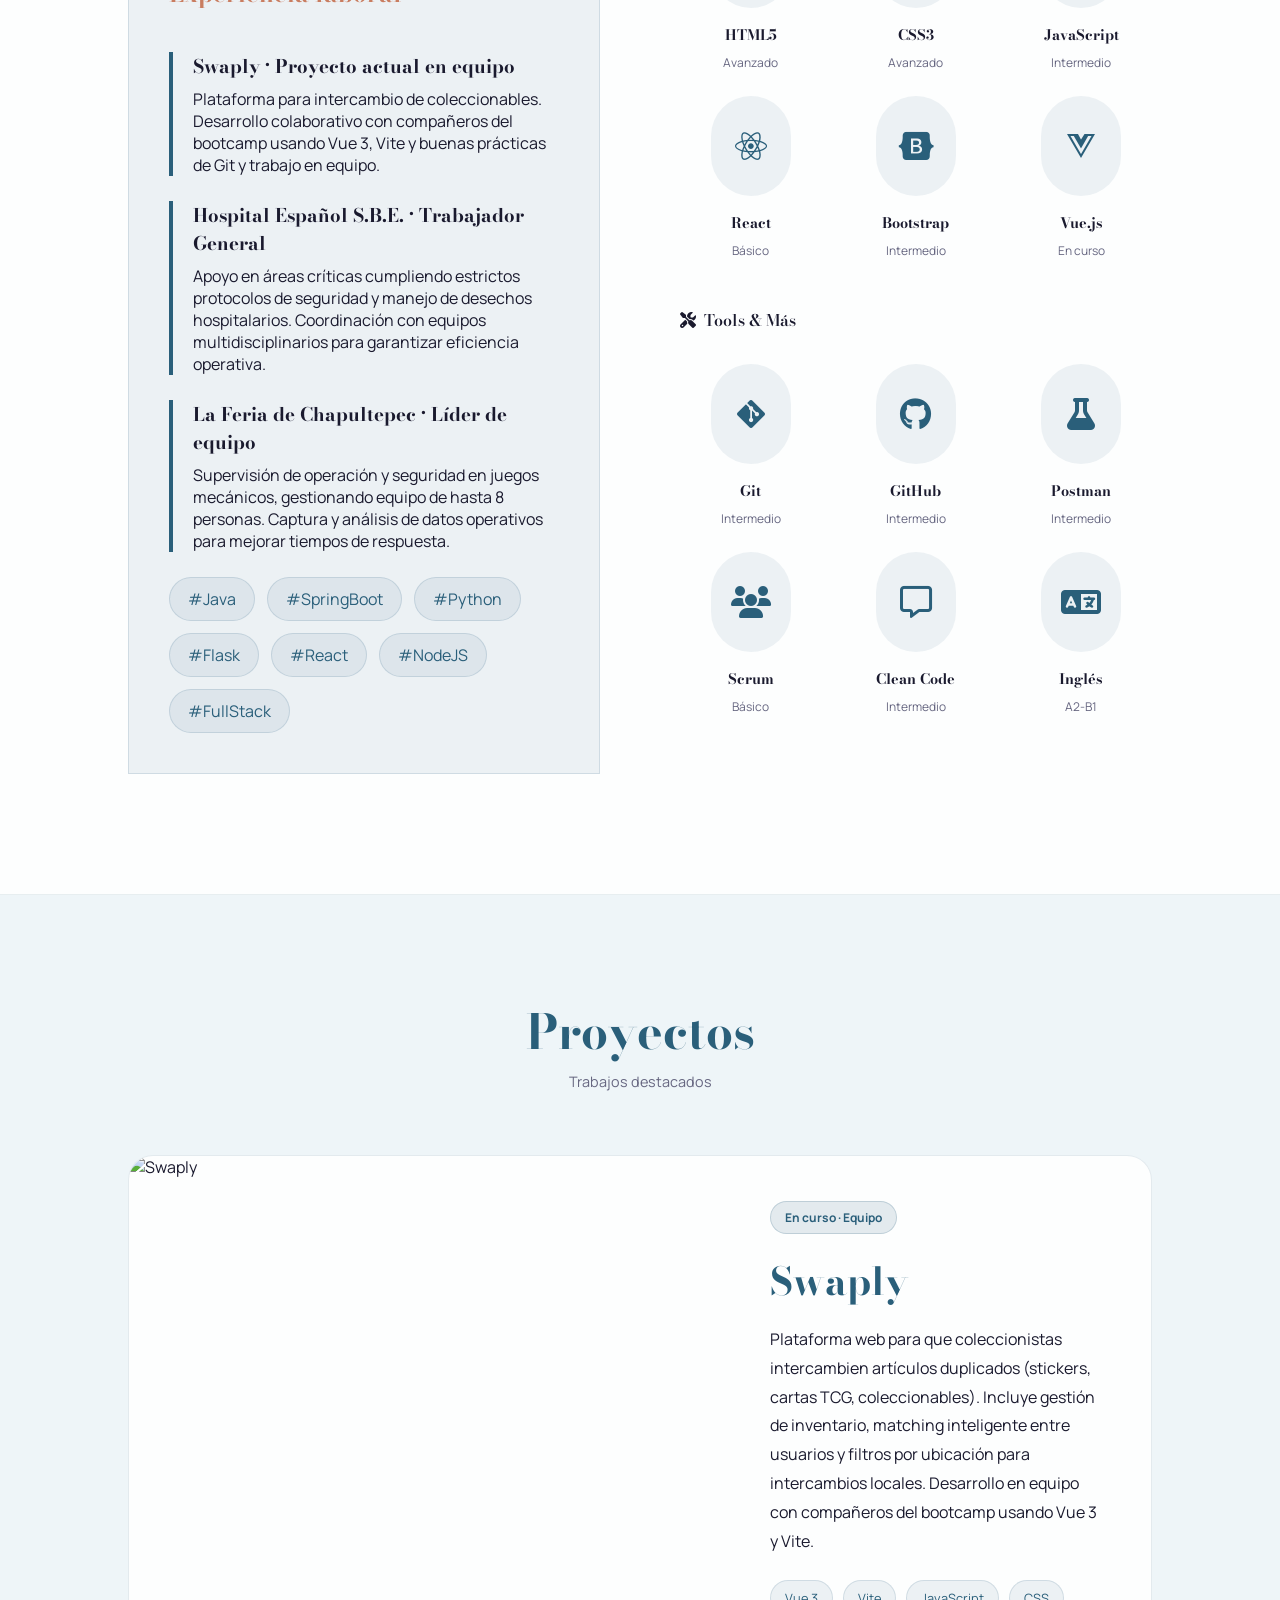
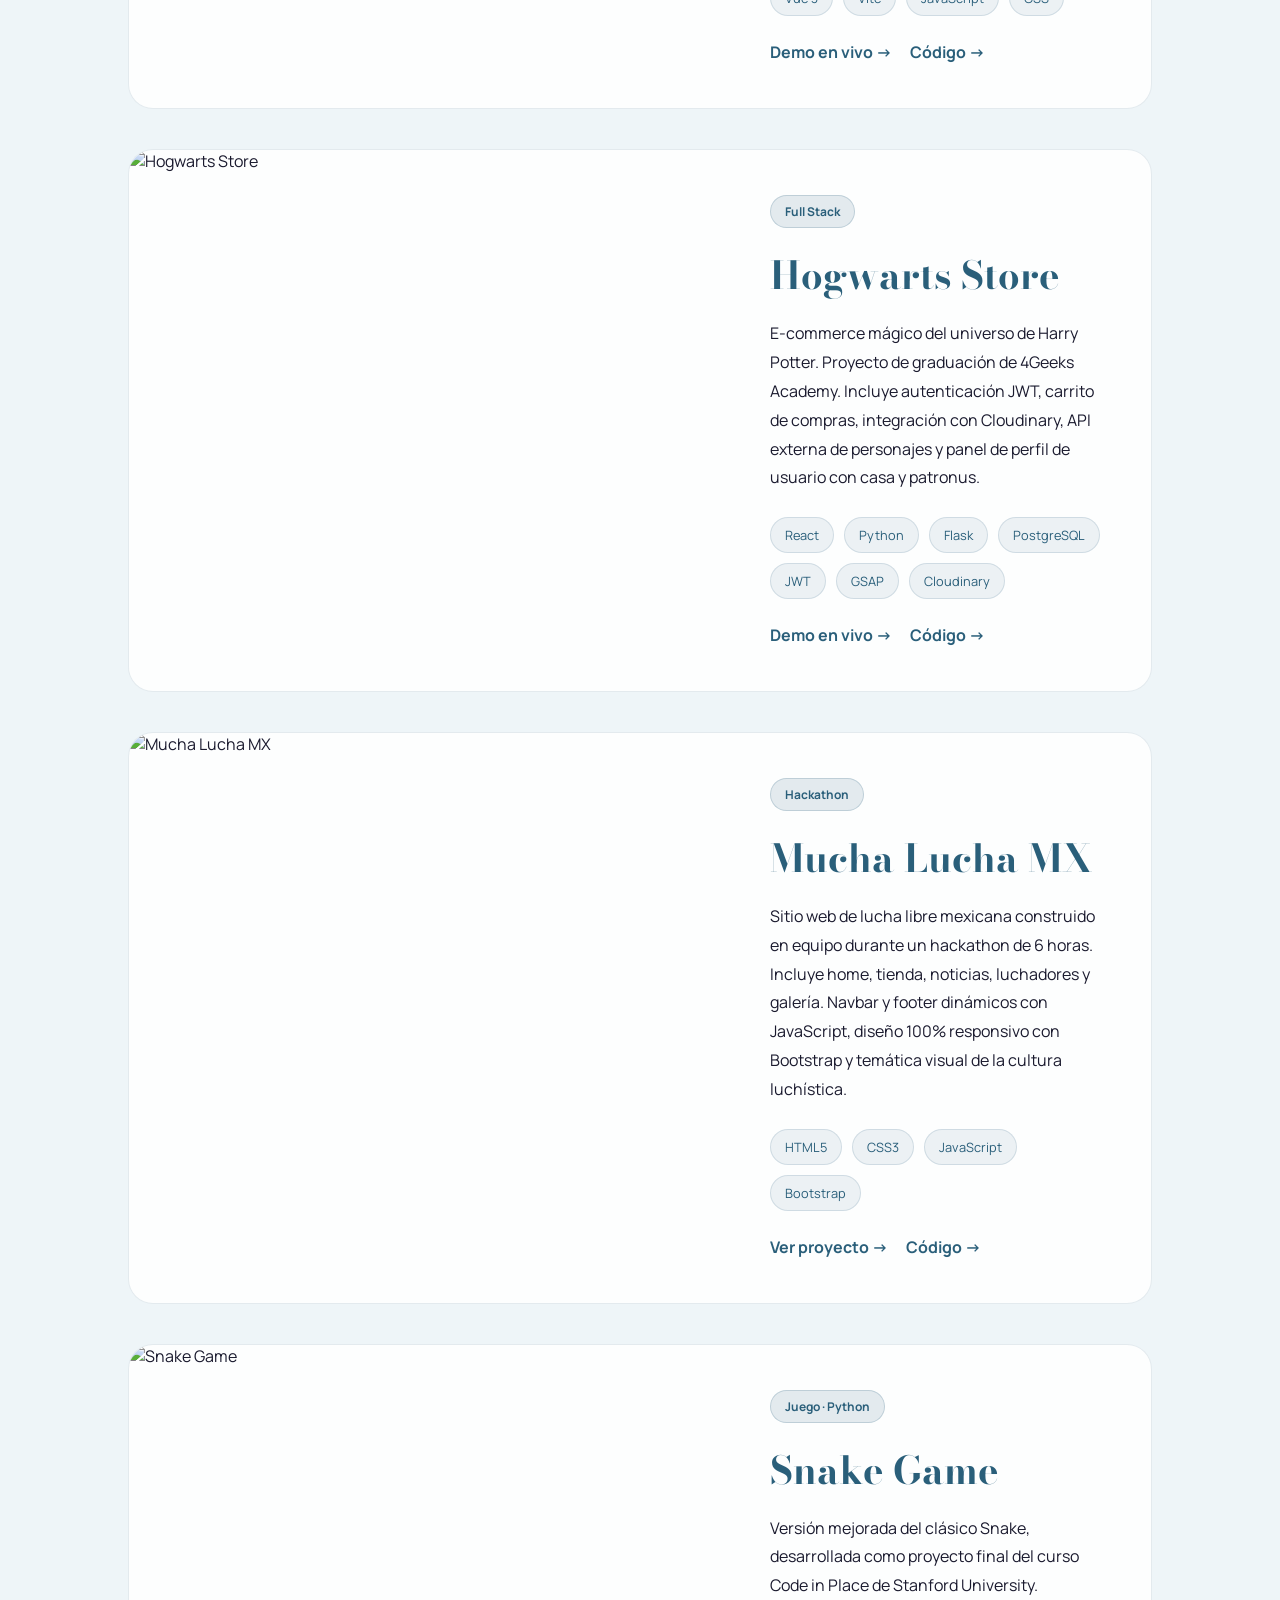
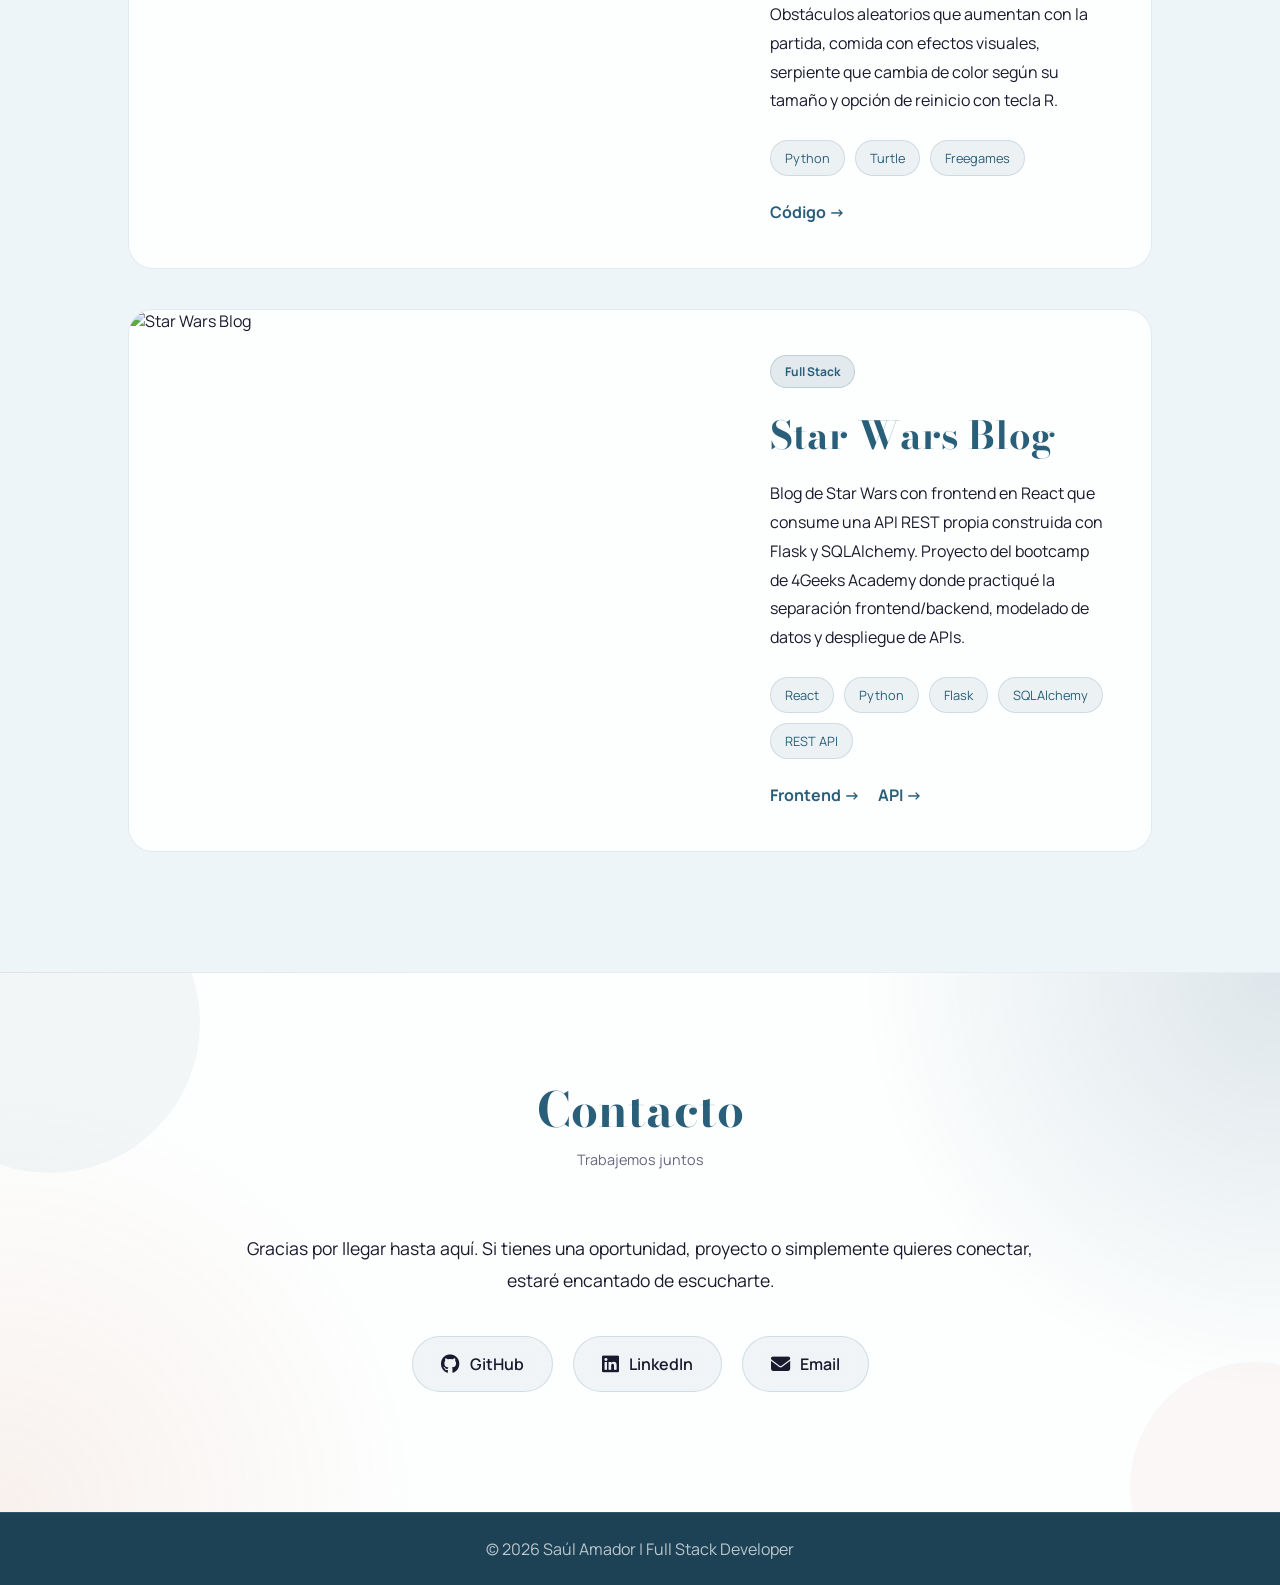
==== commit 5f3b4bef: "Paso 8: integration 3D Spline robot in hero" ====
--- a/index.html
+++ b/index.html
@@ -25,10 +25,7 @@
         <div class="hero-bg-text">SAÚL AMADOR</div>
         <div class="hero__container">
             <div class="hero__blob">
-                <div class="hero__perfil">
-                    <img src="./imagen/foto-hero.jpg" alt="Foto de Saúl Amador">
-                </div>
-                <i class="fa-regular fa-circle hero__shape-circle"></i>
+                <iframe src="https://my.spline.design/3drobot-c4effe7d6f71e7a16a8db92474f8b7c1/" frameborder="0" width="100%" height="100%" title="3D Robot"></iframe>
             </div>
             <div class="hero-content">
                 <h1>SAÚL AMADOR</h1>
--- a/styles.css
+++ b/styles.css
@@ -161,41 +161,29 @@
 
 .hero__blob {
     position: relative;
-    width: 280px;
-    height: 380px;
-    border: 2px solid rgba(255,255,255,.3);
-    border-radius: 6.25rem;
+    width: 500px;
+    height: 500px;
     justify-self: center;
     place-items: center;
     display: grid;
-}
-
-.hero__perfil {
-    width: 240px;
-    height: 340px;
-    background: rgba(255,255,255,.1);
-    border-radius: 5.5rem;
     overflow: hidden;
-    display: flex;
-    justify-content: center;
-    align-items: flex-end;
-}
-
-.hero__perfil img {
+    border-radius: 50%;
+    background: rgba(255,255,255,.05);
+    border: 2px solid rgba(255,255,255,.15);
+}
+
+.hero__blob iframe {
     width: 100%;
     height: 100%;
-    object-fit: cover;
-    mix-blend-mode: multiply;
+    border: none;
+}
+
+.hero__perfil {
+    display: none;
 }
 
 .hero__shape-circle {
-    position: absolute;
-    font-size: 8rem;
-    color: rgba(255,255,255,.15);
-    bottom: -2rem;
-    right: -3rem;
-    transform: rotate(15deg);
-    z-index: -1;
+    display: none;
 }
 
 .hero-content {
@@ -734,12 +722,8 @@
         font-size: 4.5rem;
     }
     .hero__blob {
-        width: 220px;
-        height: 300px;
-    }
-    .hero__perfil {
-        width: 190px;
-        height: 270px;
+        width: 350px;
+        height: 350px;
     }
     .project-card {
         grid-template-columns: 1fr;
@@ -753,7 +737,12 @@
     .hero__container {
         grid-template-columns: 1fr;
         text-align: center;
-        gap: 40px;
+        gap: 30px;
+    }
+    .hero__blob {
+        width: 300px;
+        height: 300px;
+        margin: 0 auto;
     }
     .hero-content {
         max-width: 100%;
@@ -812,12 +801,8 @@
         letter-spacing: -2px;
     }
     .hero__blob {
-        width: 180px;
-        height: 250px;
-    }
-    .hero__perfil {
-        width: 155px;
-        height: 220px;
+        width: 280px;
+        height: 280px;
     }
     .section__title {
         font-size: 2.2rem;
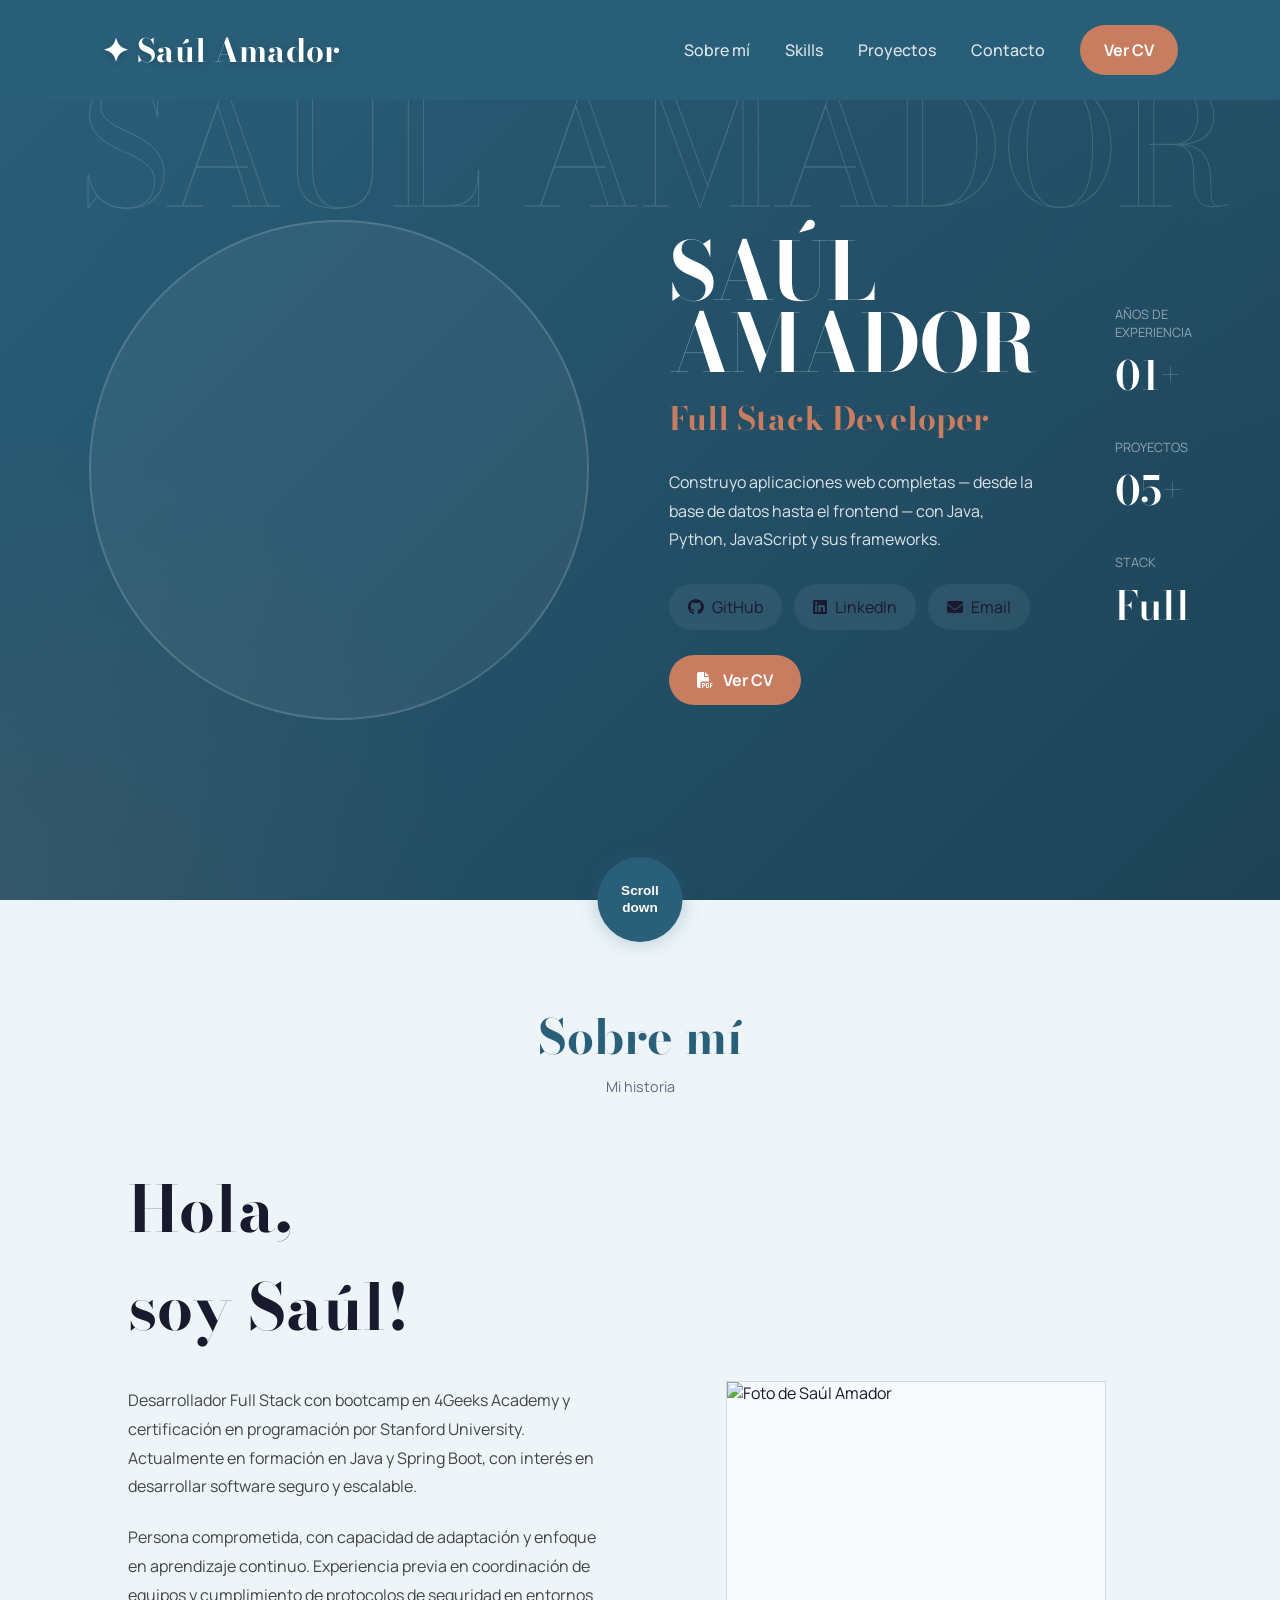
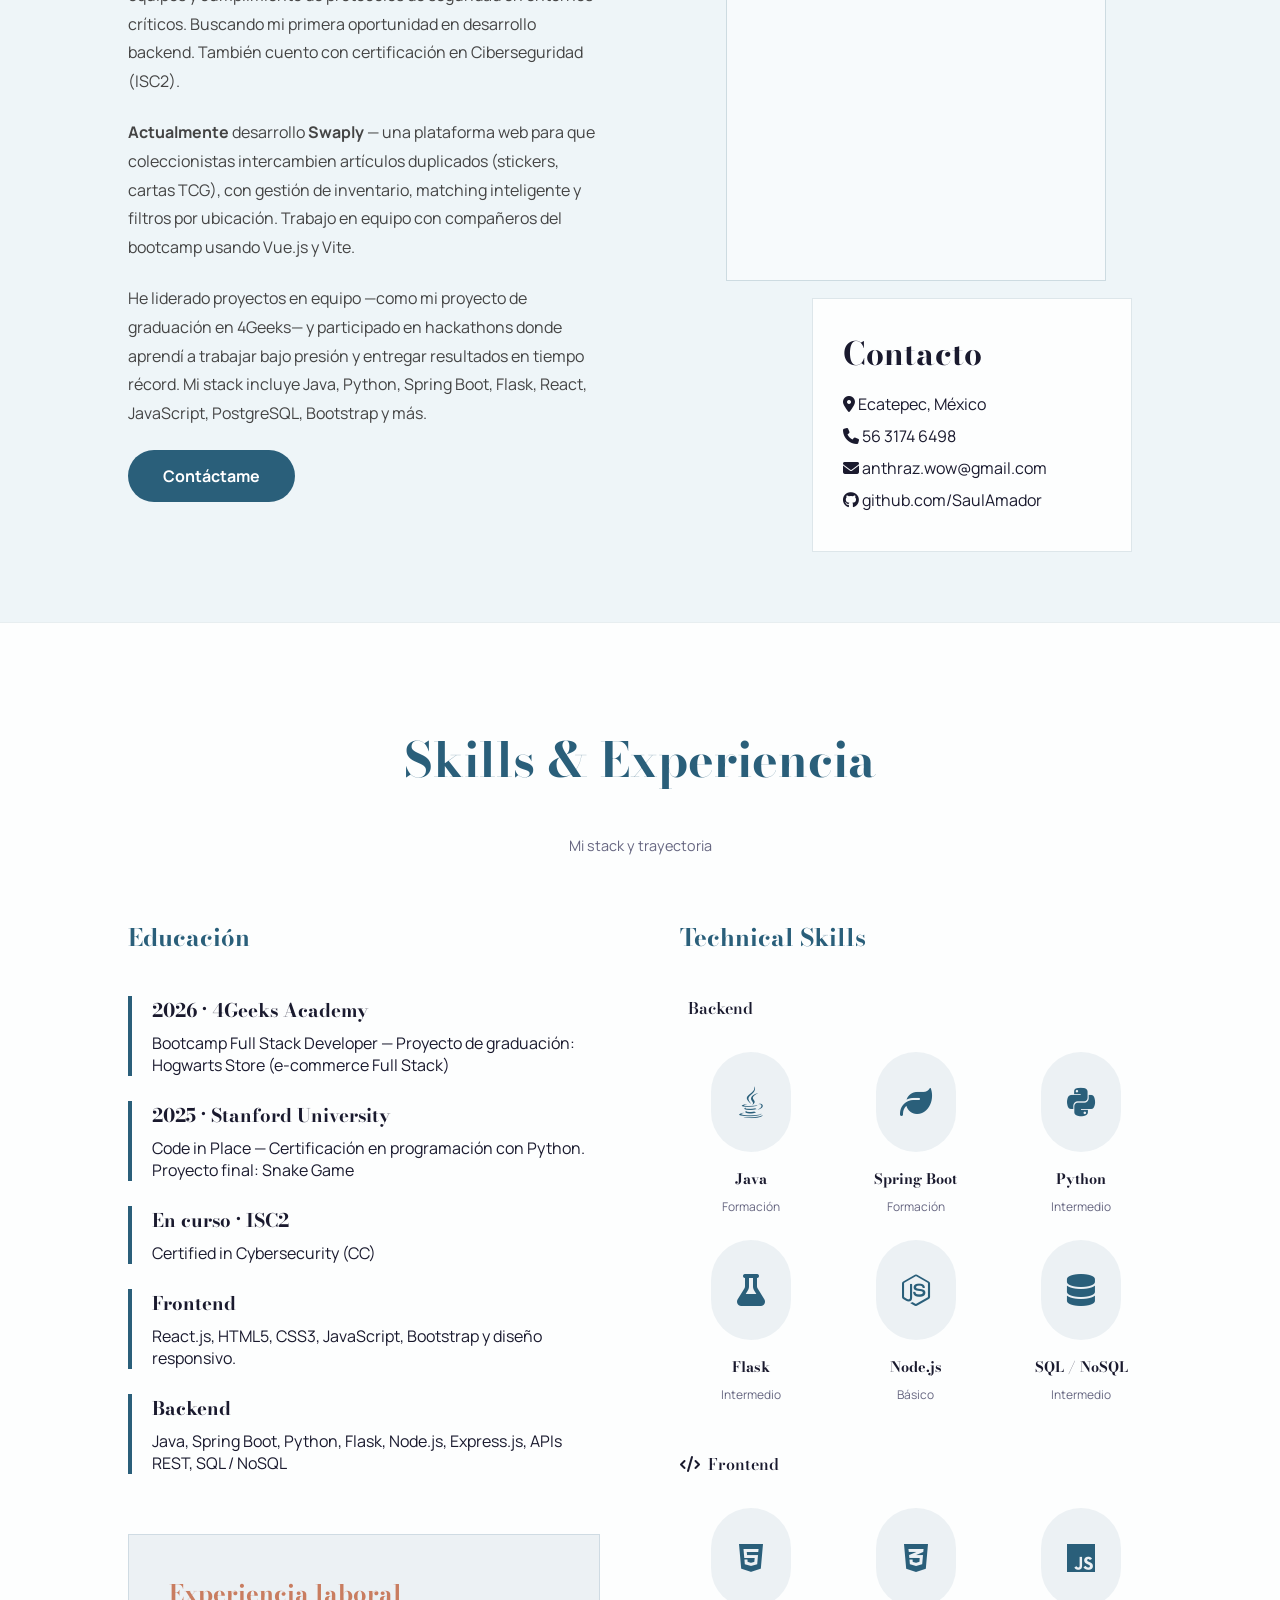
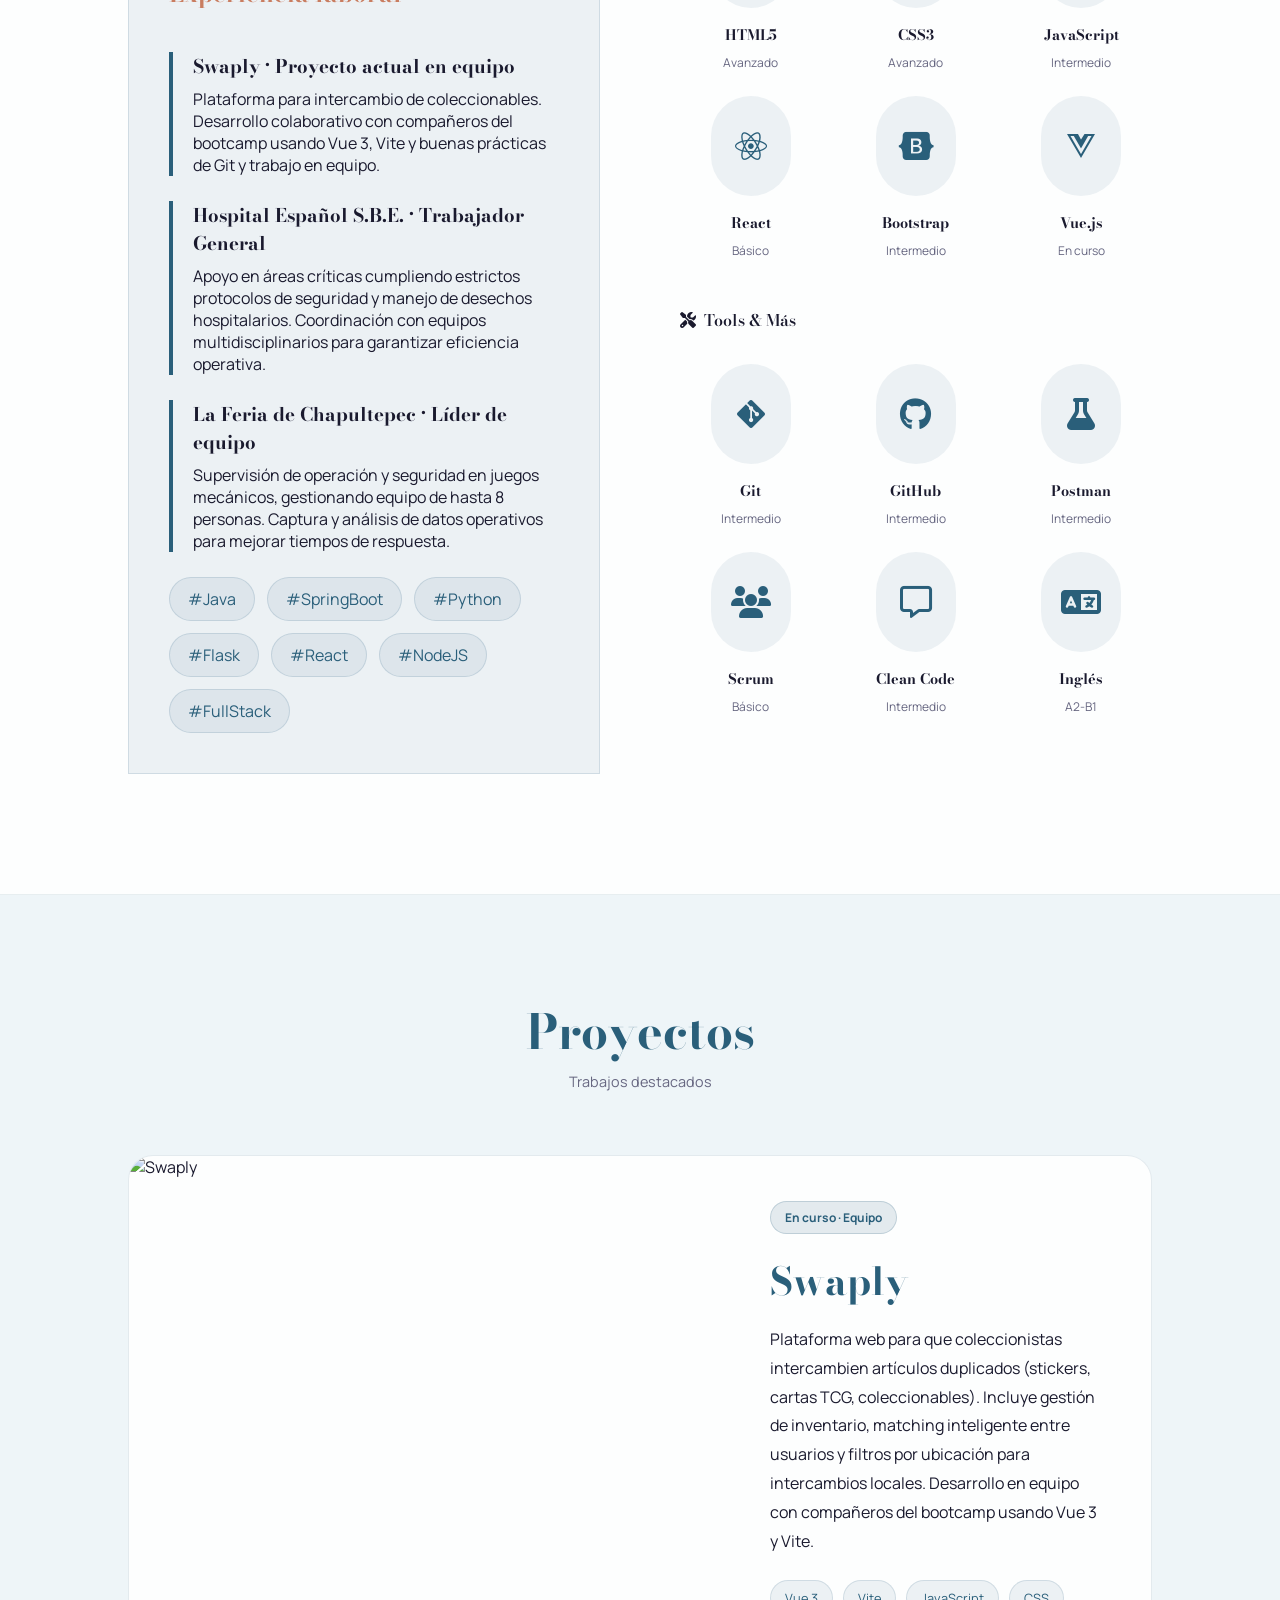
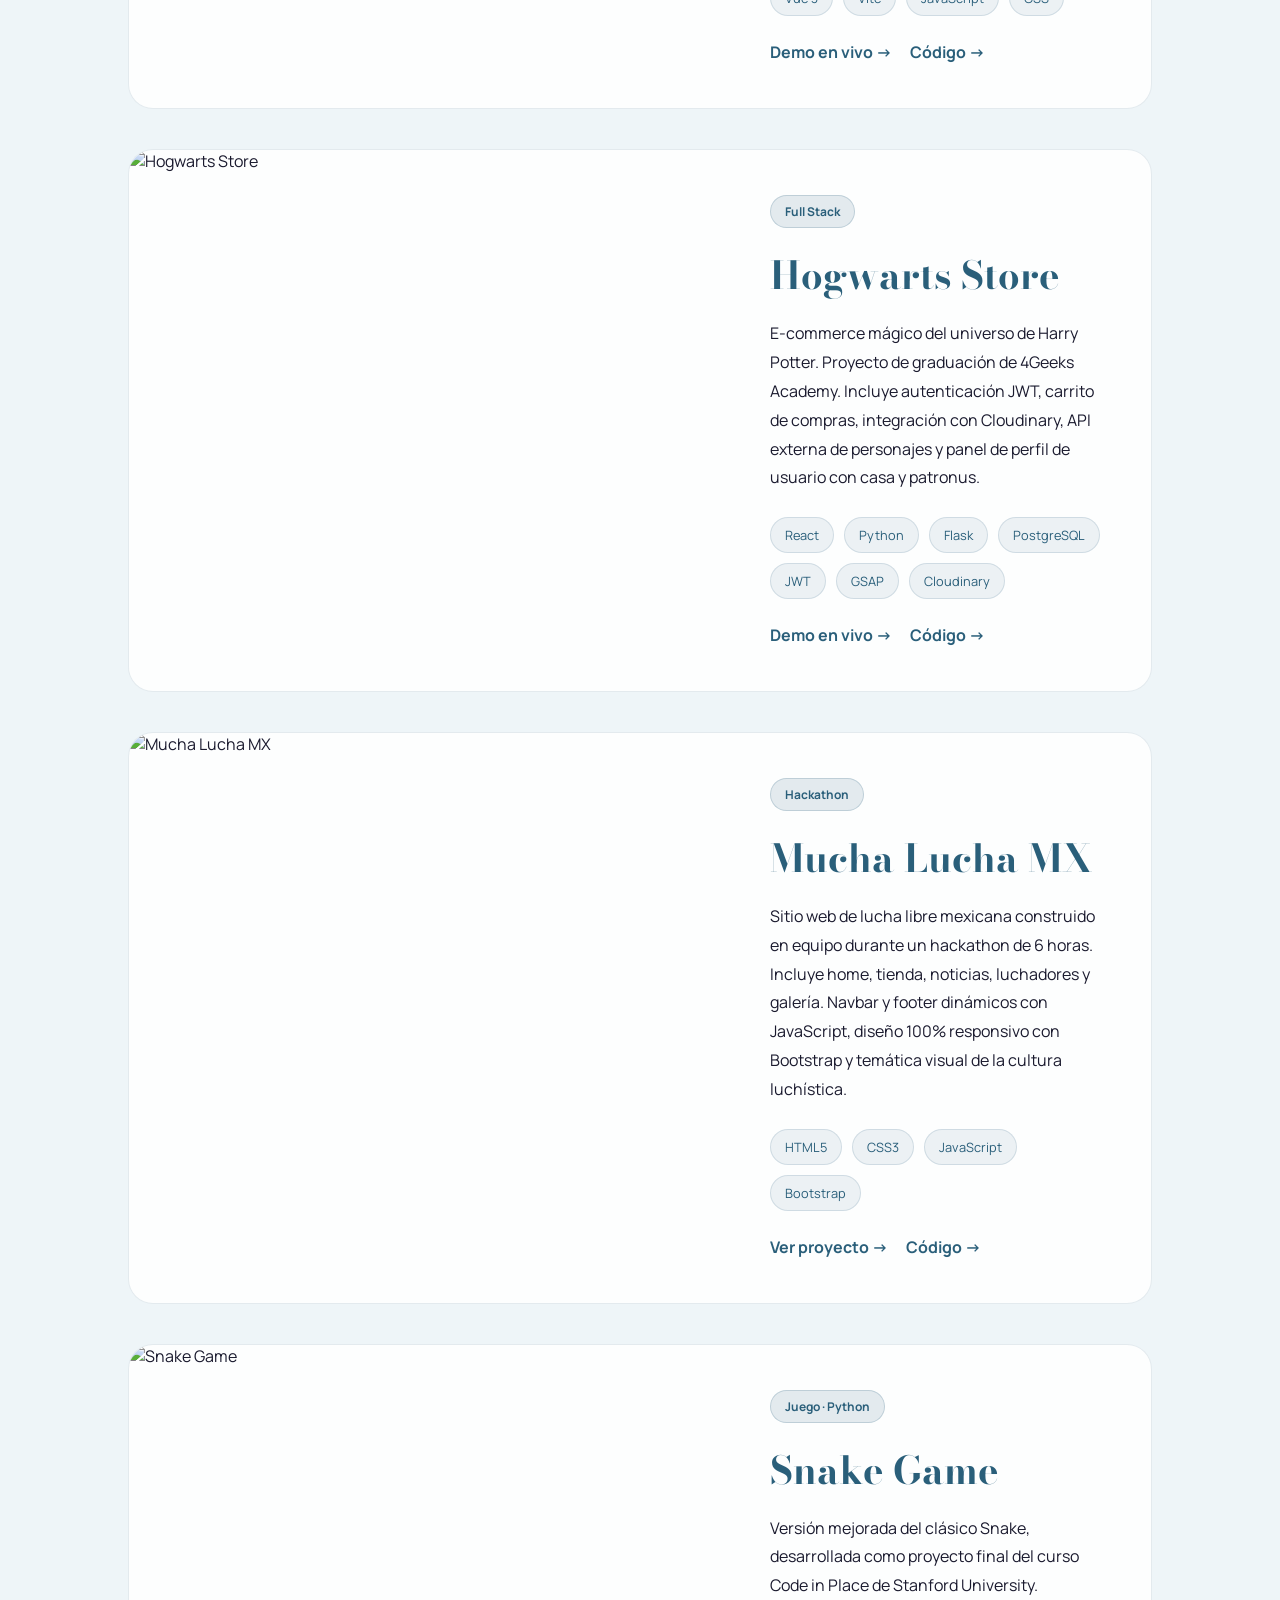
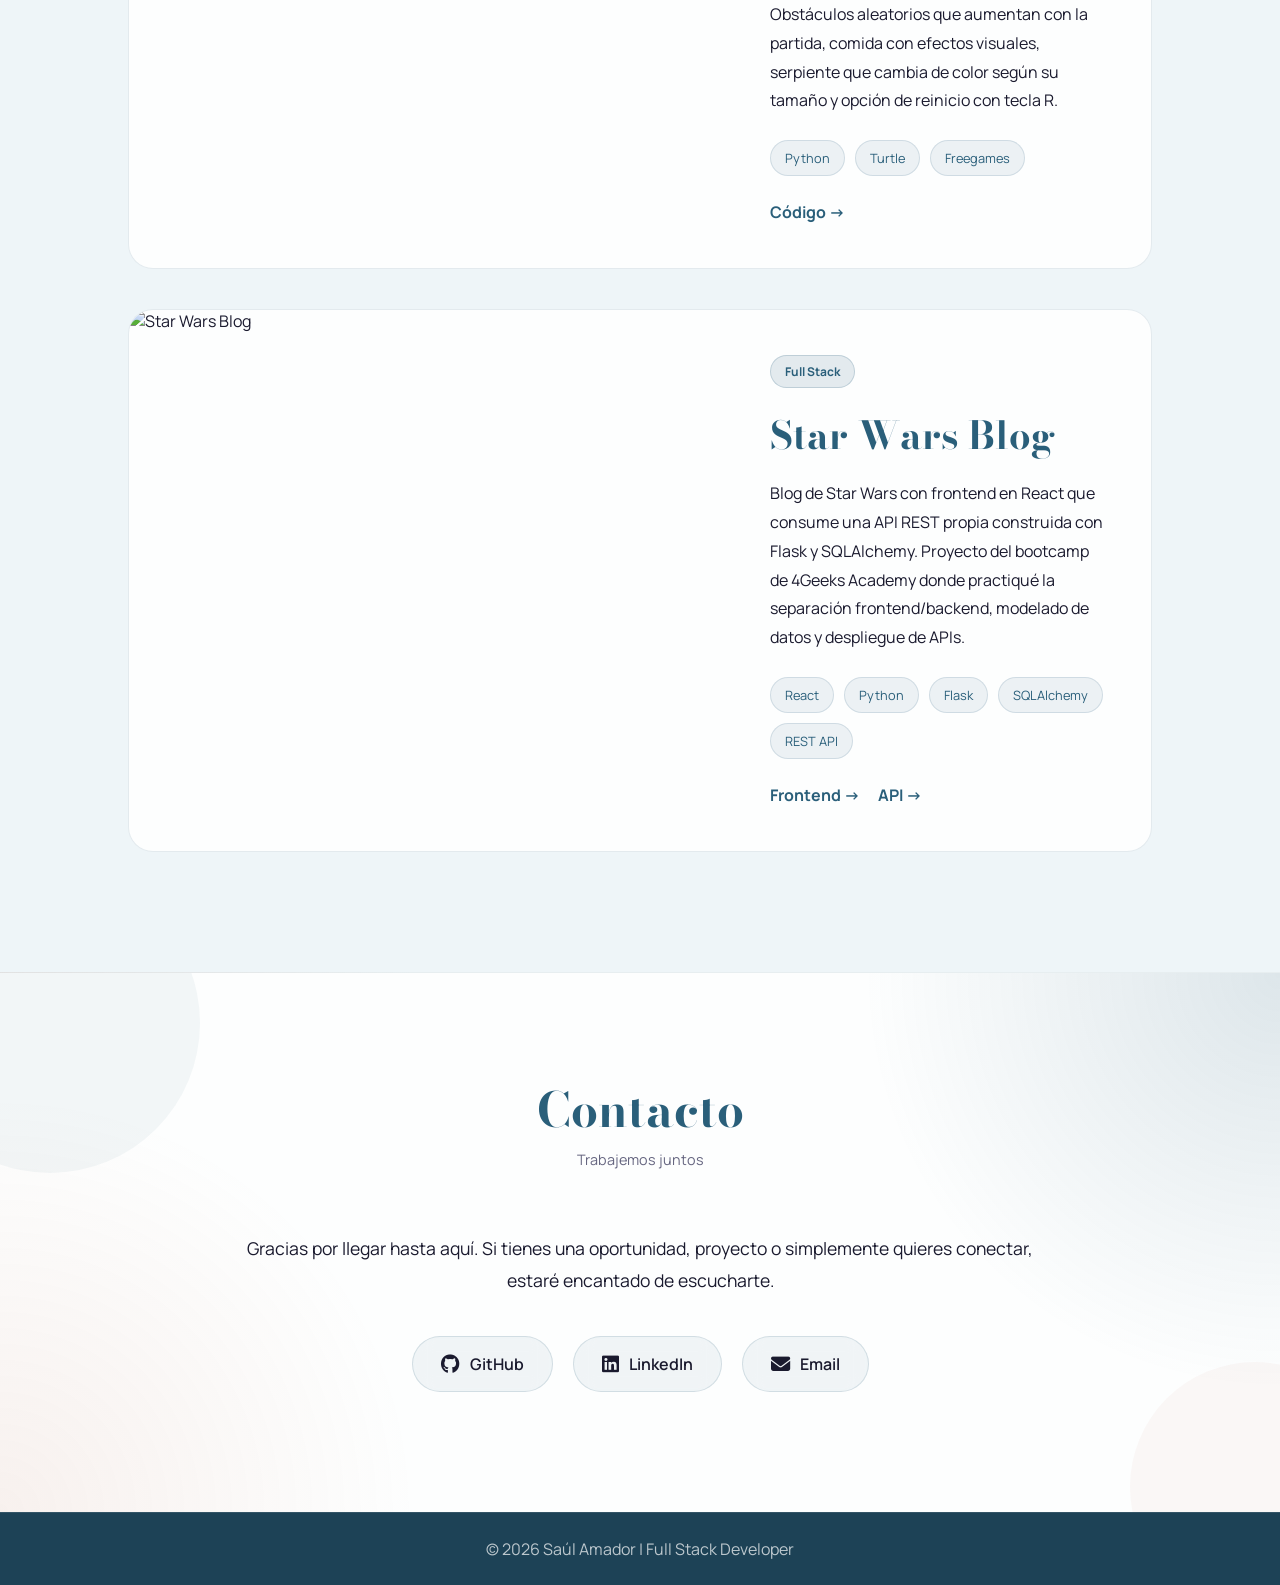
==== commit 23fac451: "fix Spline embed URL" ====
--- a/index.html
+++ b/index.html
@@ -25,7 +25,7 @@
         <div class="hero-bg-text">SAÚL AMADOR</div>
         <div class="hero__container">
             <div class="hero__blob">
-                <iframe src="https://my.spline.design/3drobot-c4effe7d6f71e7a16a8db92474f8b7c1/" frameborder="0" width="100%" height="100%" title="3D Robot"></iframe>
+                <iframe src="https://app.spline.design/embed/9d60c478-0e28-4514-a1ac-5605c039d6e6" frameborder="0" width="100%" height="100%" title="3D Robot"></iframe>
             </div>
             <div class="hero-content">
                 <h1>SAÚL AMADOR</h1>
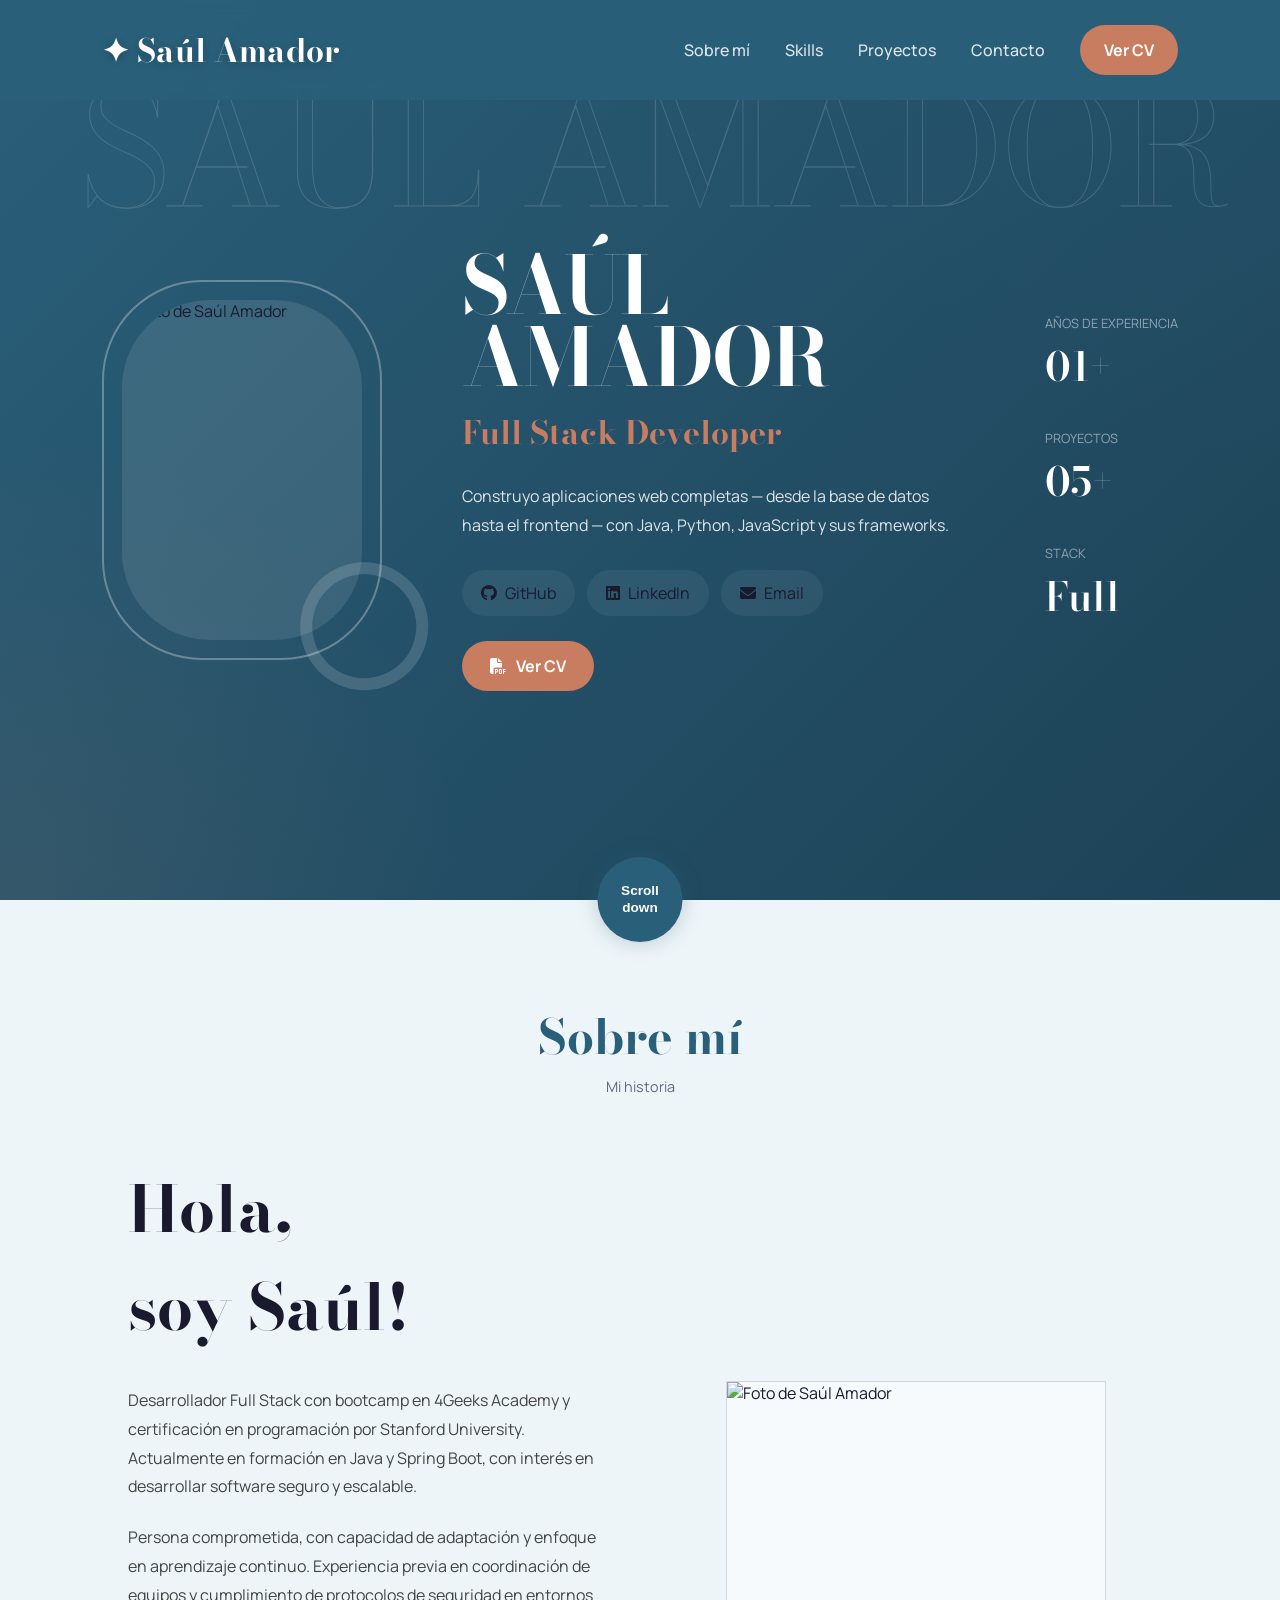
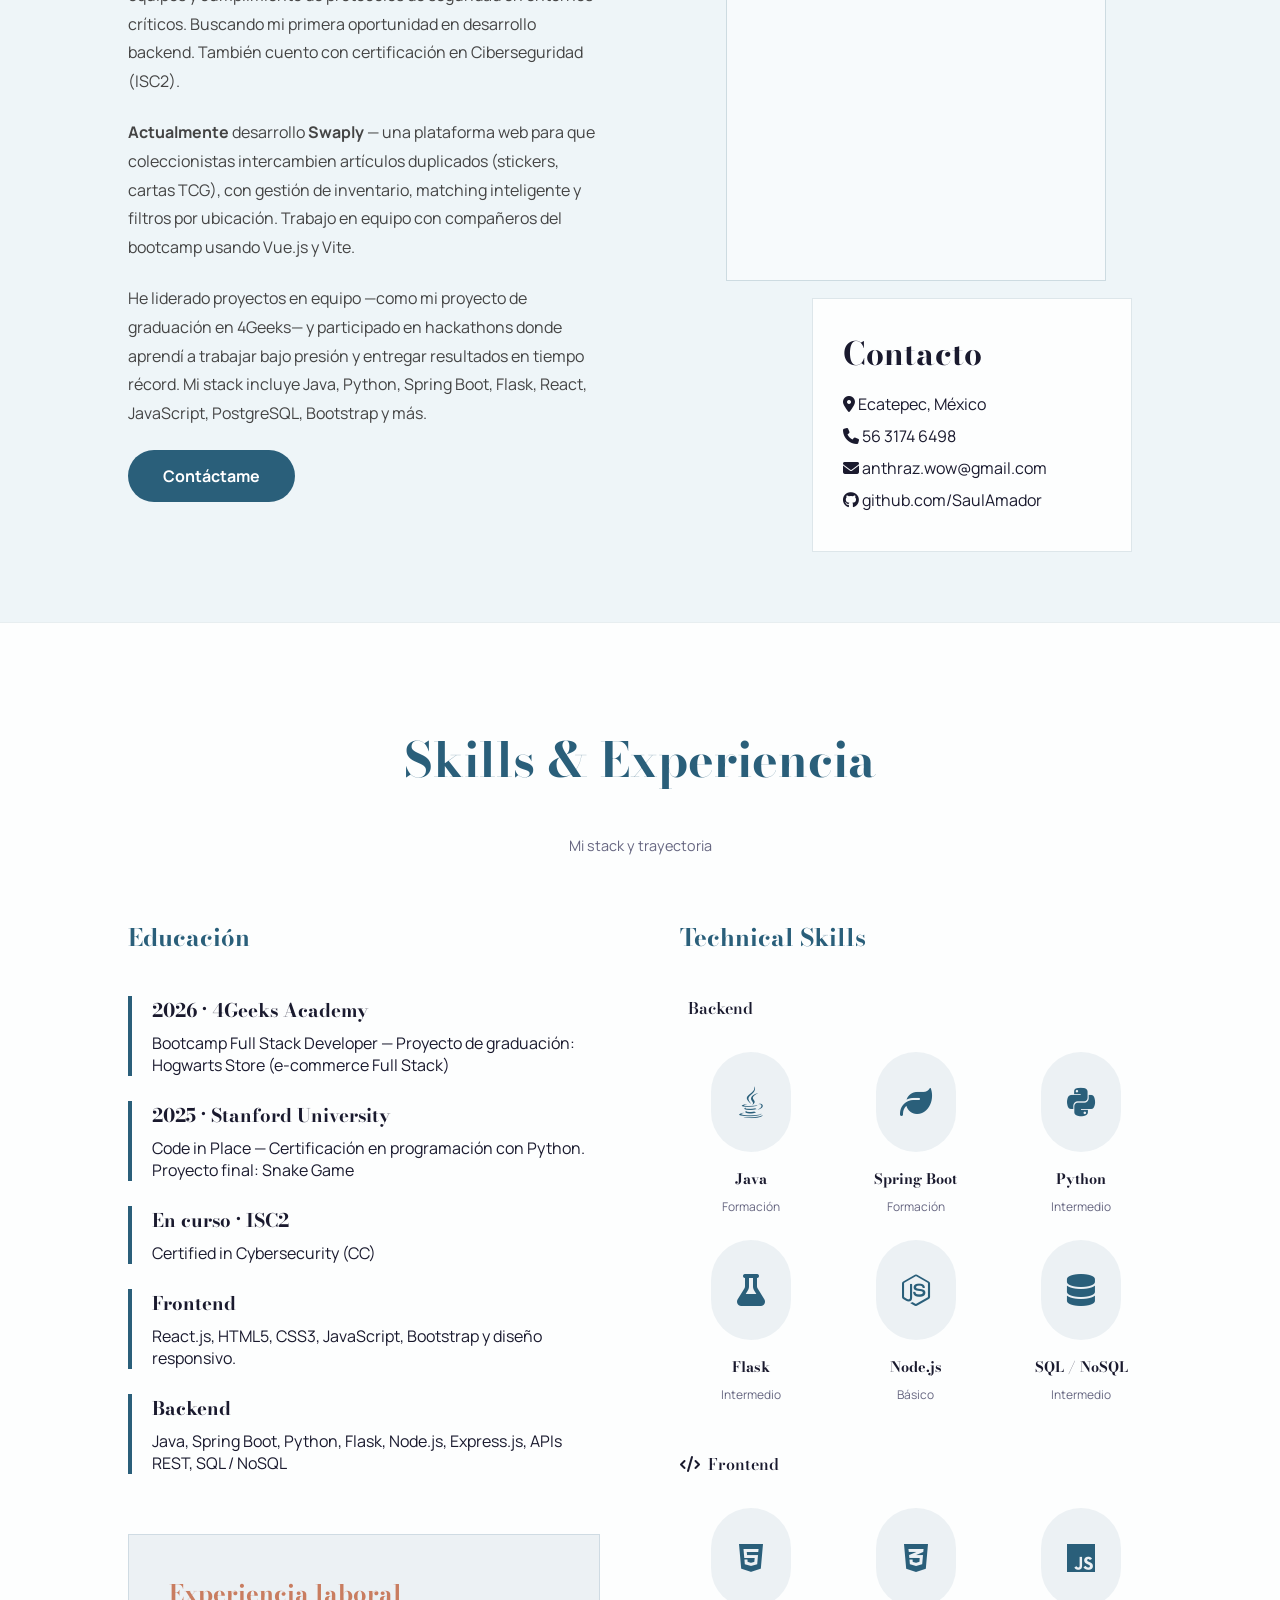
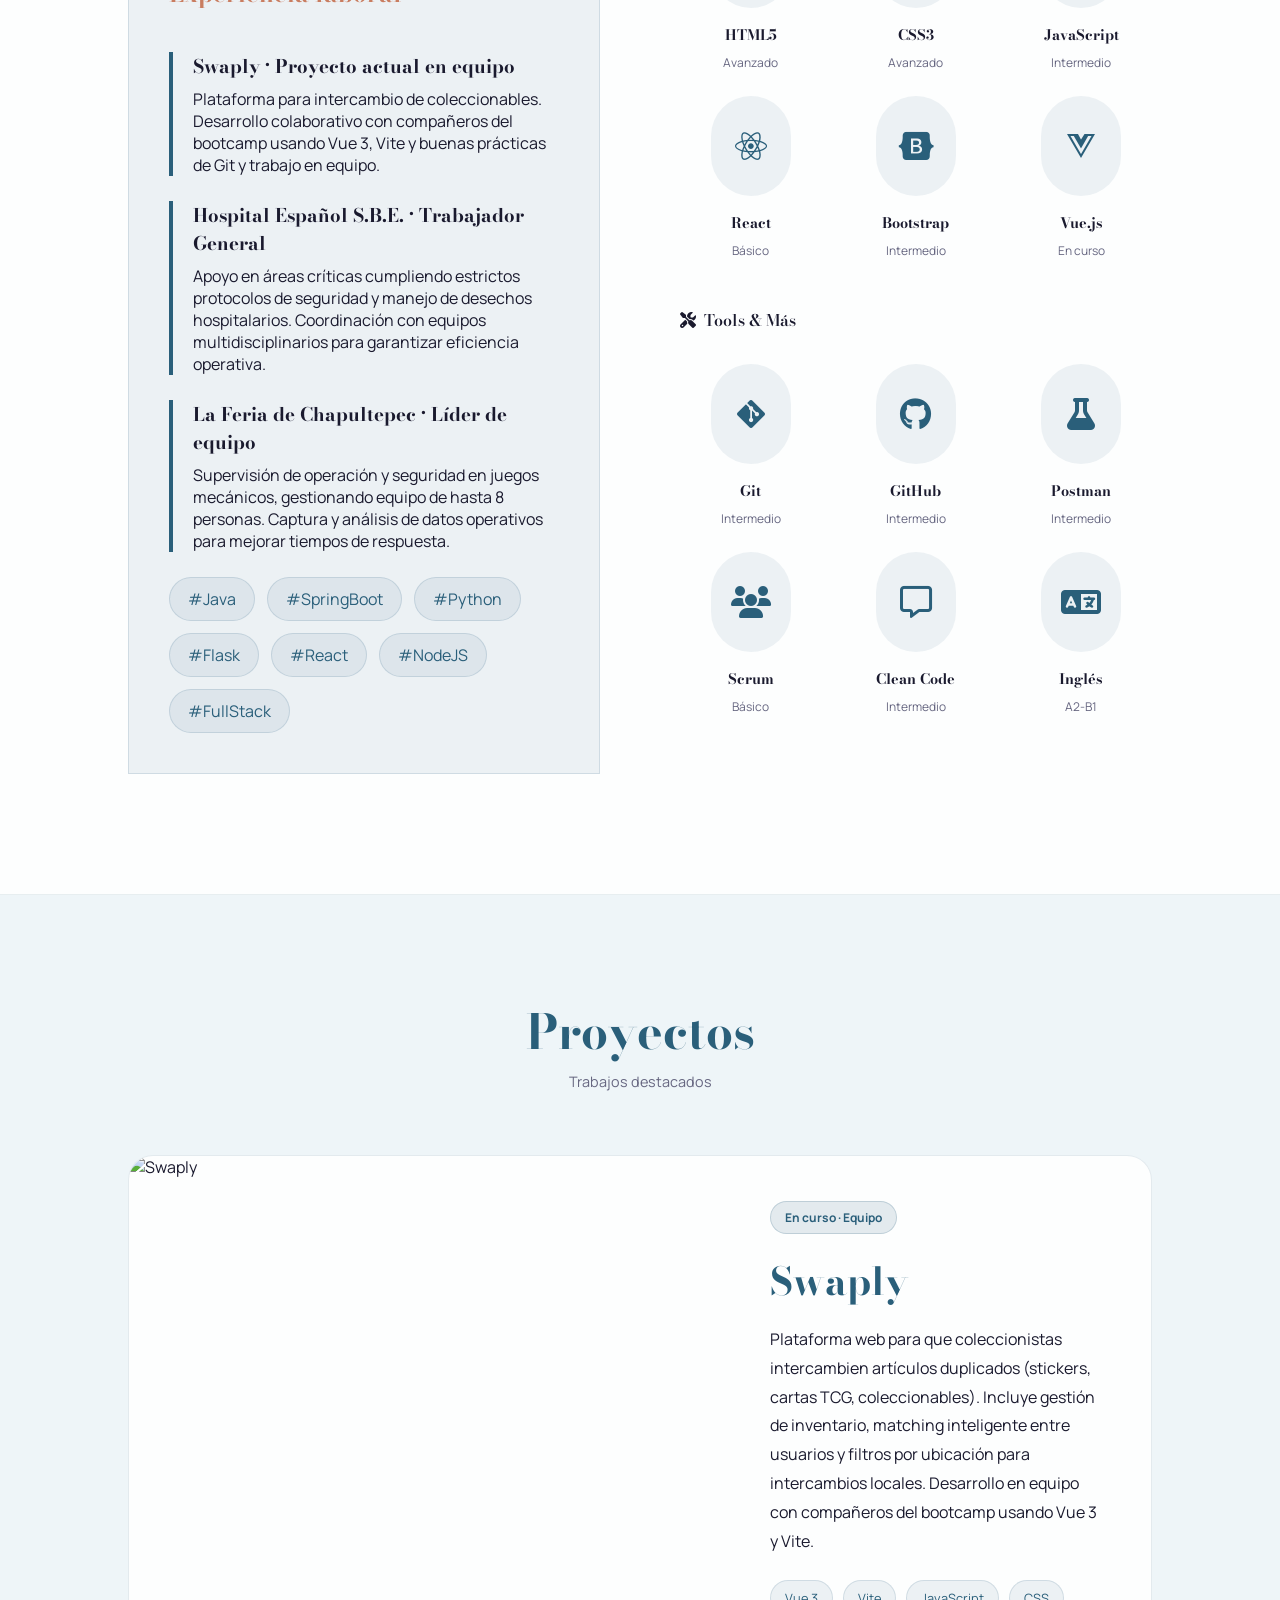
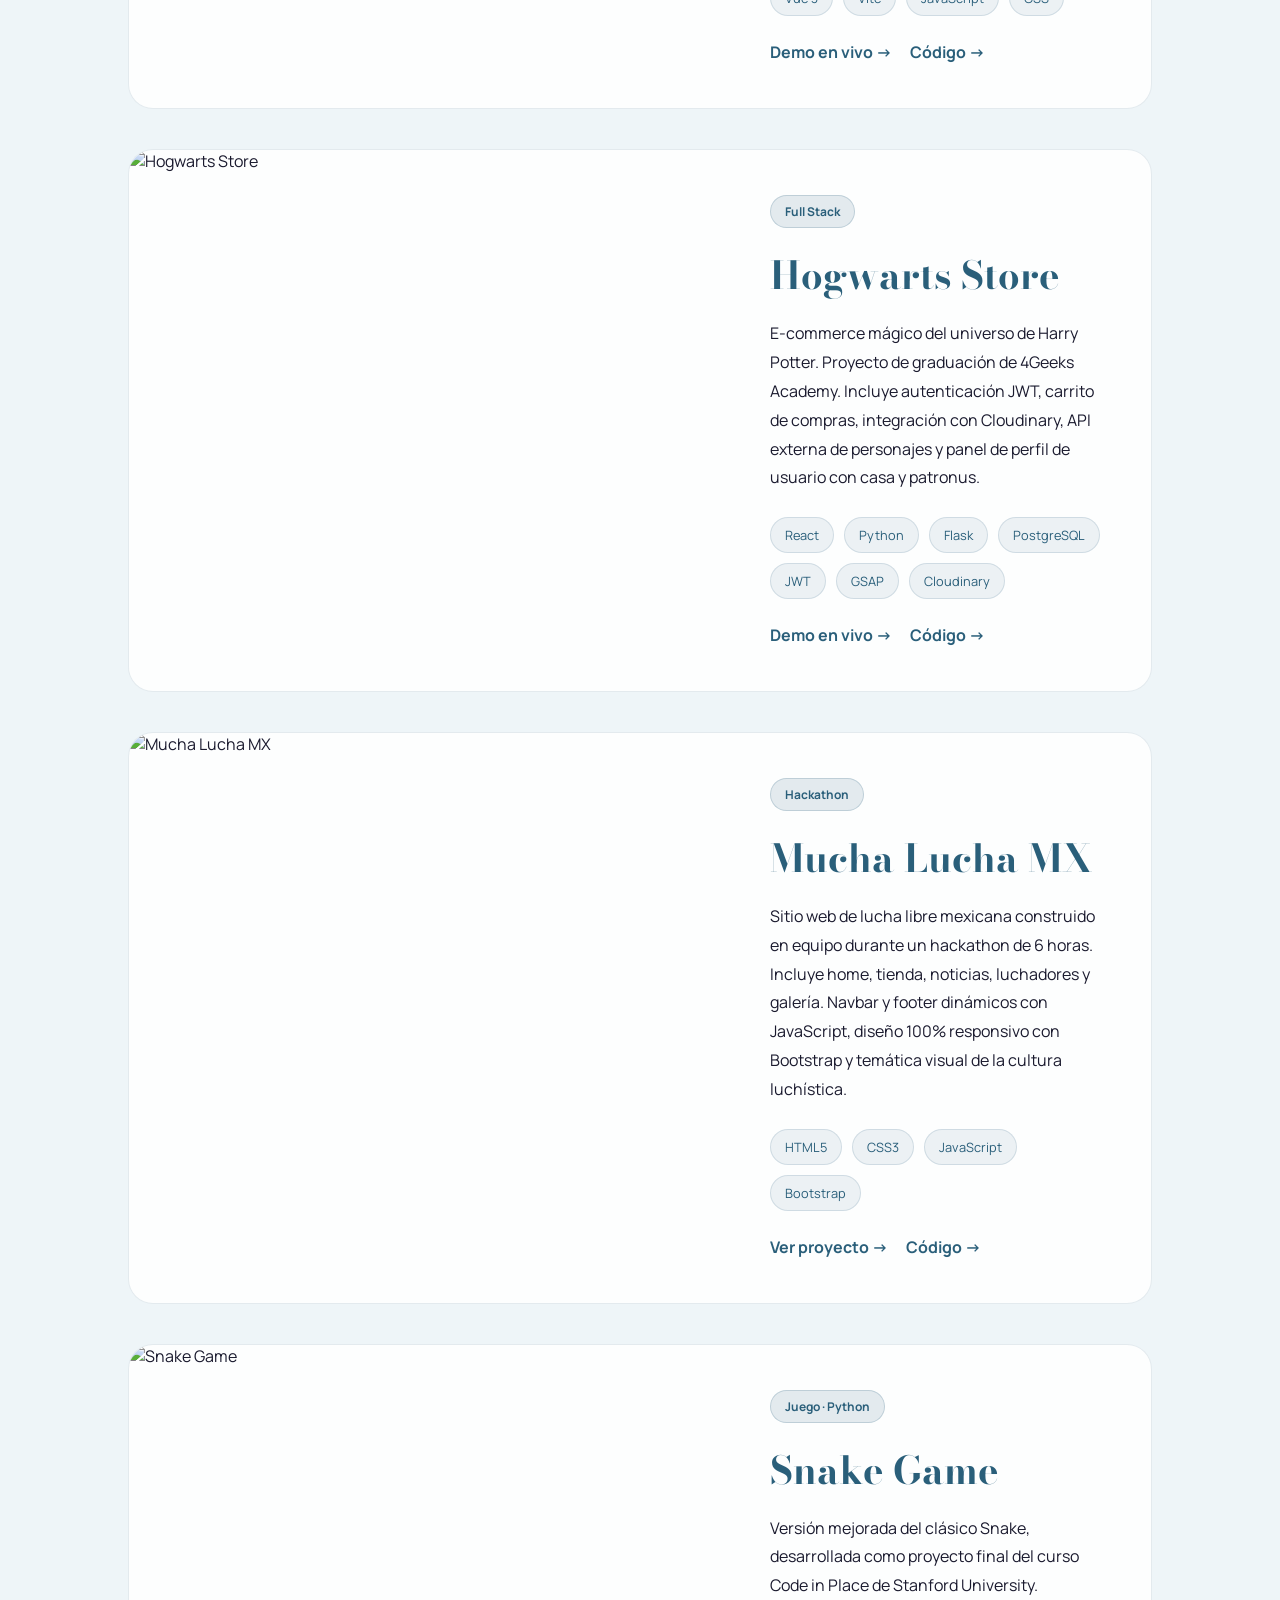
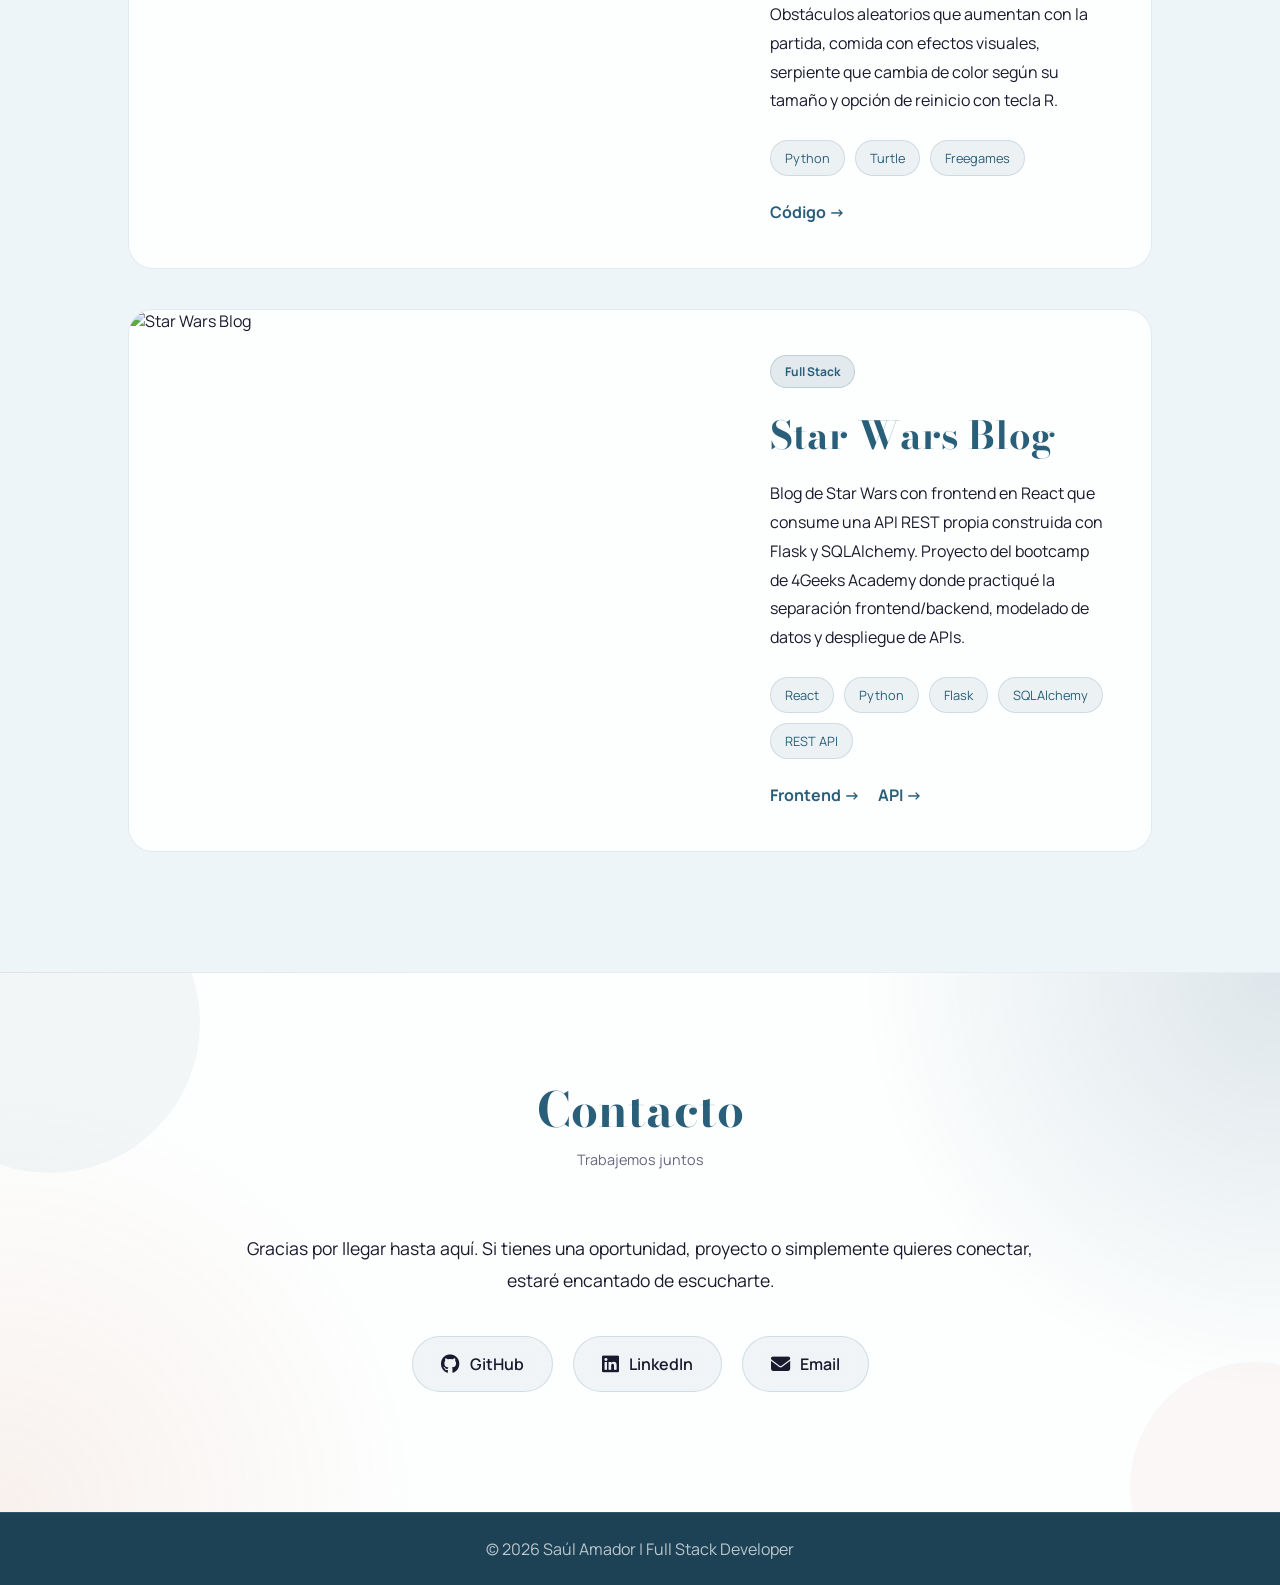
==== commit 0d88ebc4: "remove Spline robot, restore blob design" ====
--- a/index.html
+++ b/index.html
@@ -25,7 +25,10 @@
         <div class="hero-bg-text">SAÚL AMADOR</div>
         <div class="hero__container">
             <div class="hero__blob">
-                <iframe src="https://app.spline.design/embed/9d60c478-0e28-4514-a1ac-5605c039d6e6" frameborder="0" width="100%" height="100%" title="3D Robot"></iframe>
+                <div class="hero__perfil">
+                    <img src="./imagen/foto-hero.jpg" alt="Foto de Saúl Amador">
+                </div>
+                <i class="fa-regular fa-circle hero__shape-circle"></i>
             </div>
             <div class="hero-content">
                 <h1>SAÚL AMADOR</h1>
--- a/styles.css
+++ b/styles.css
@@ -161,29 +161,41 @@
 
 .hero__blob {
     position: relative;
-    width: 500px;
-    height: 500px;
+    width: 280px;
+    height: 380px;
+    border: 2px solid rgba(255,255,255,.3);
+    border-radius: 6.25rem;
     justify-self: center;
     place-items: center;
     display: grid;
+}
+
+.hero__perfil {
+    width: 240px;
+    height: 340px;
+    background: rgba(255,255,255,.1);
+    border-radius: 5.5rem;
     overflow: hidden;
-    border-radius: 50%;
-    background: rgba(255,255,255,.05);
-    border: 2px solid rgba(255,255,255,.15);
-}
-
-.hero__blob iframe {
+    display: flex;
+    justify-content: center;
+    align-items: flex-end;
+}
+
+.hero__perfil img {
     width: 100%;
     height: 100%;
-    border: none;
-}
-
-.hero__perfil {
-    display: none;
+    object-fit: cover;
+    mix-blend-mode: multiply;
 }
 
 .hero__shape-circle {
-    display: none;
+    position: absolute;
+    font-size: 8rem;
+    color: rgba(255,255,255,.15);
+    bottom: -2rem;
+    right: -3rem;
+    transform: rotate(15deg);
+    z-index: -1;
 }
 
 .hero-content {
@@ -722,8 +734,8 @@
         font-size: 4.5rem;
     }
     .hero__blob {
-        width: 350px;
-        height: 350px;
+        width: 240px;
+        height: 320px;
     }
     .project-card {
         grid-template-columns: 1fr;
@@ -740,7 +752,7 @@
         gap: 30px;
     }
     .hero__blob {
-        width: 300px;
+        width: 220px;
         height: 300px;
         margin: 0 auto;
     }
@@ -801,7 +813,7 @@
         letter-spacing: -2px;
     }
     .hero__blob {
-        width: 280px;
+        width: 200px;
         height: 280px;
     }
     .section__title {
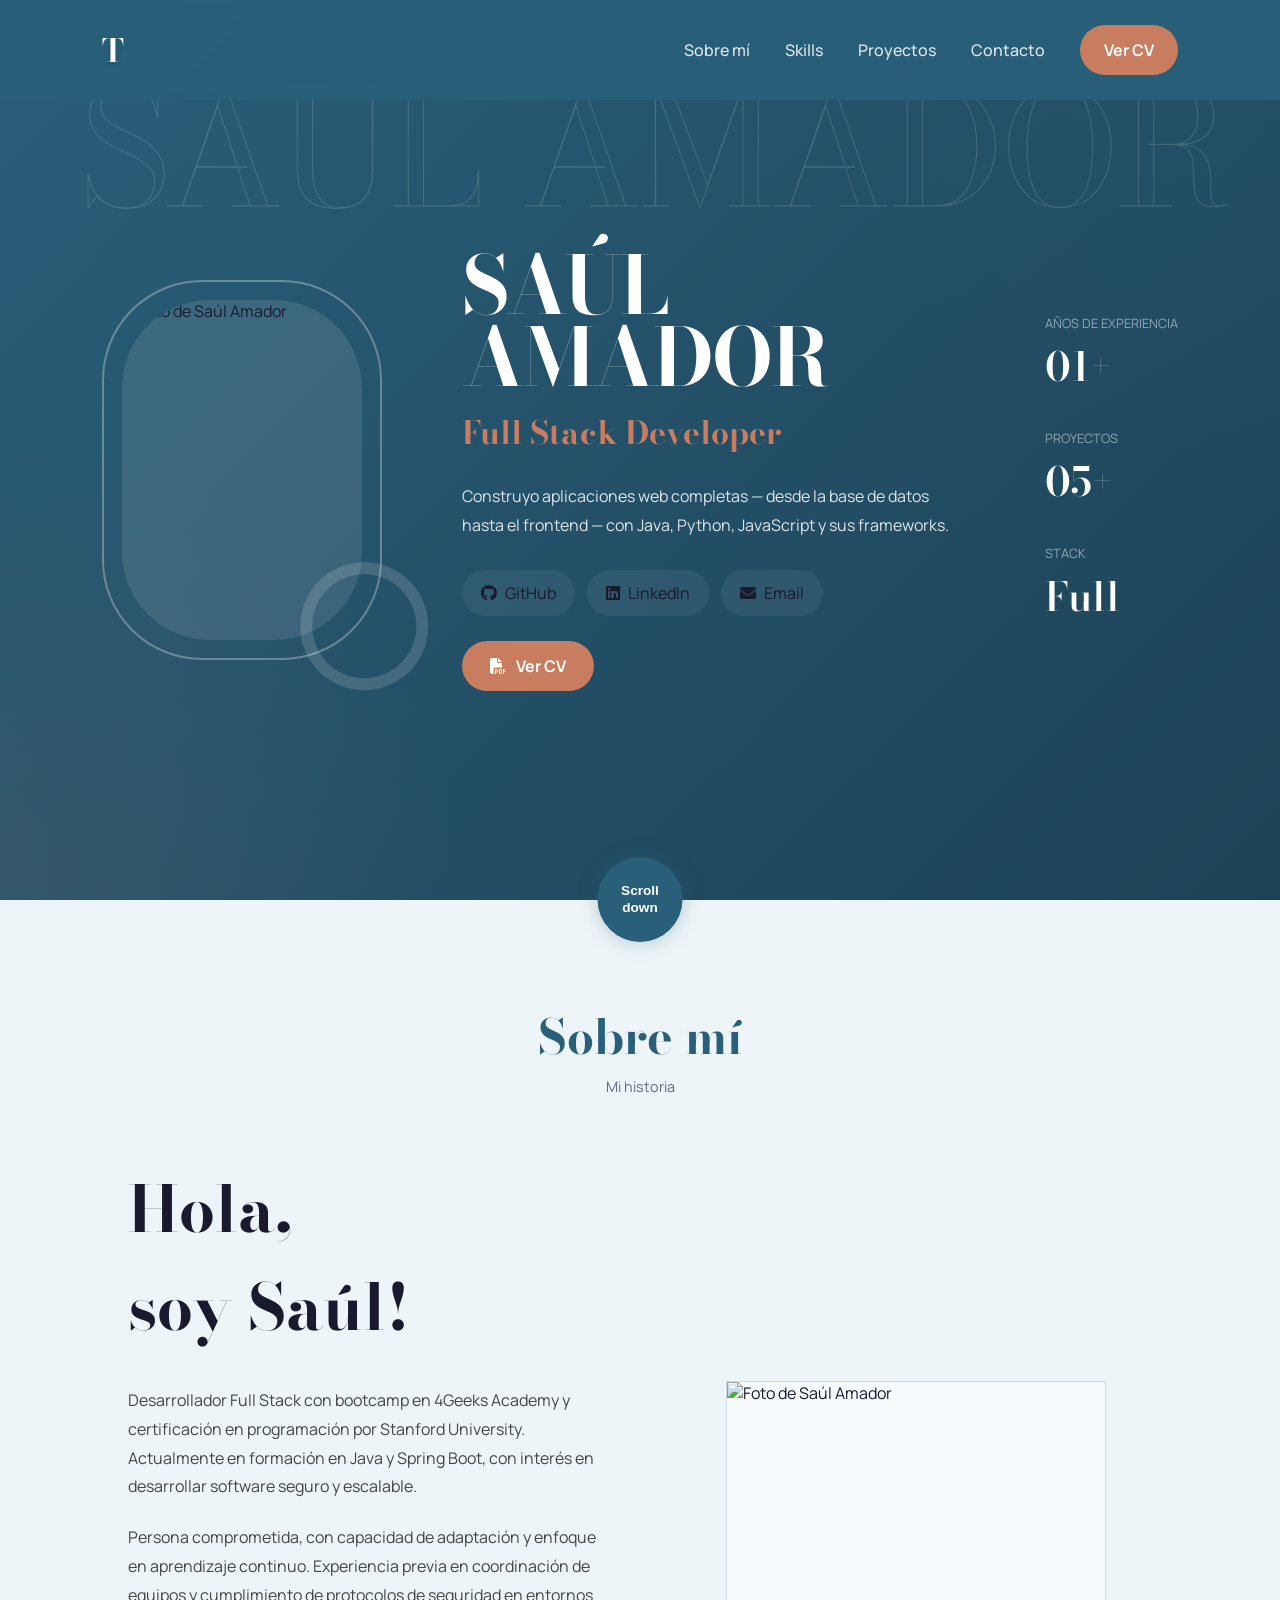
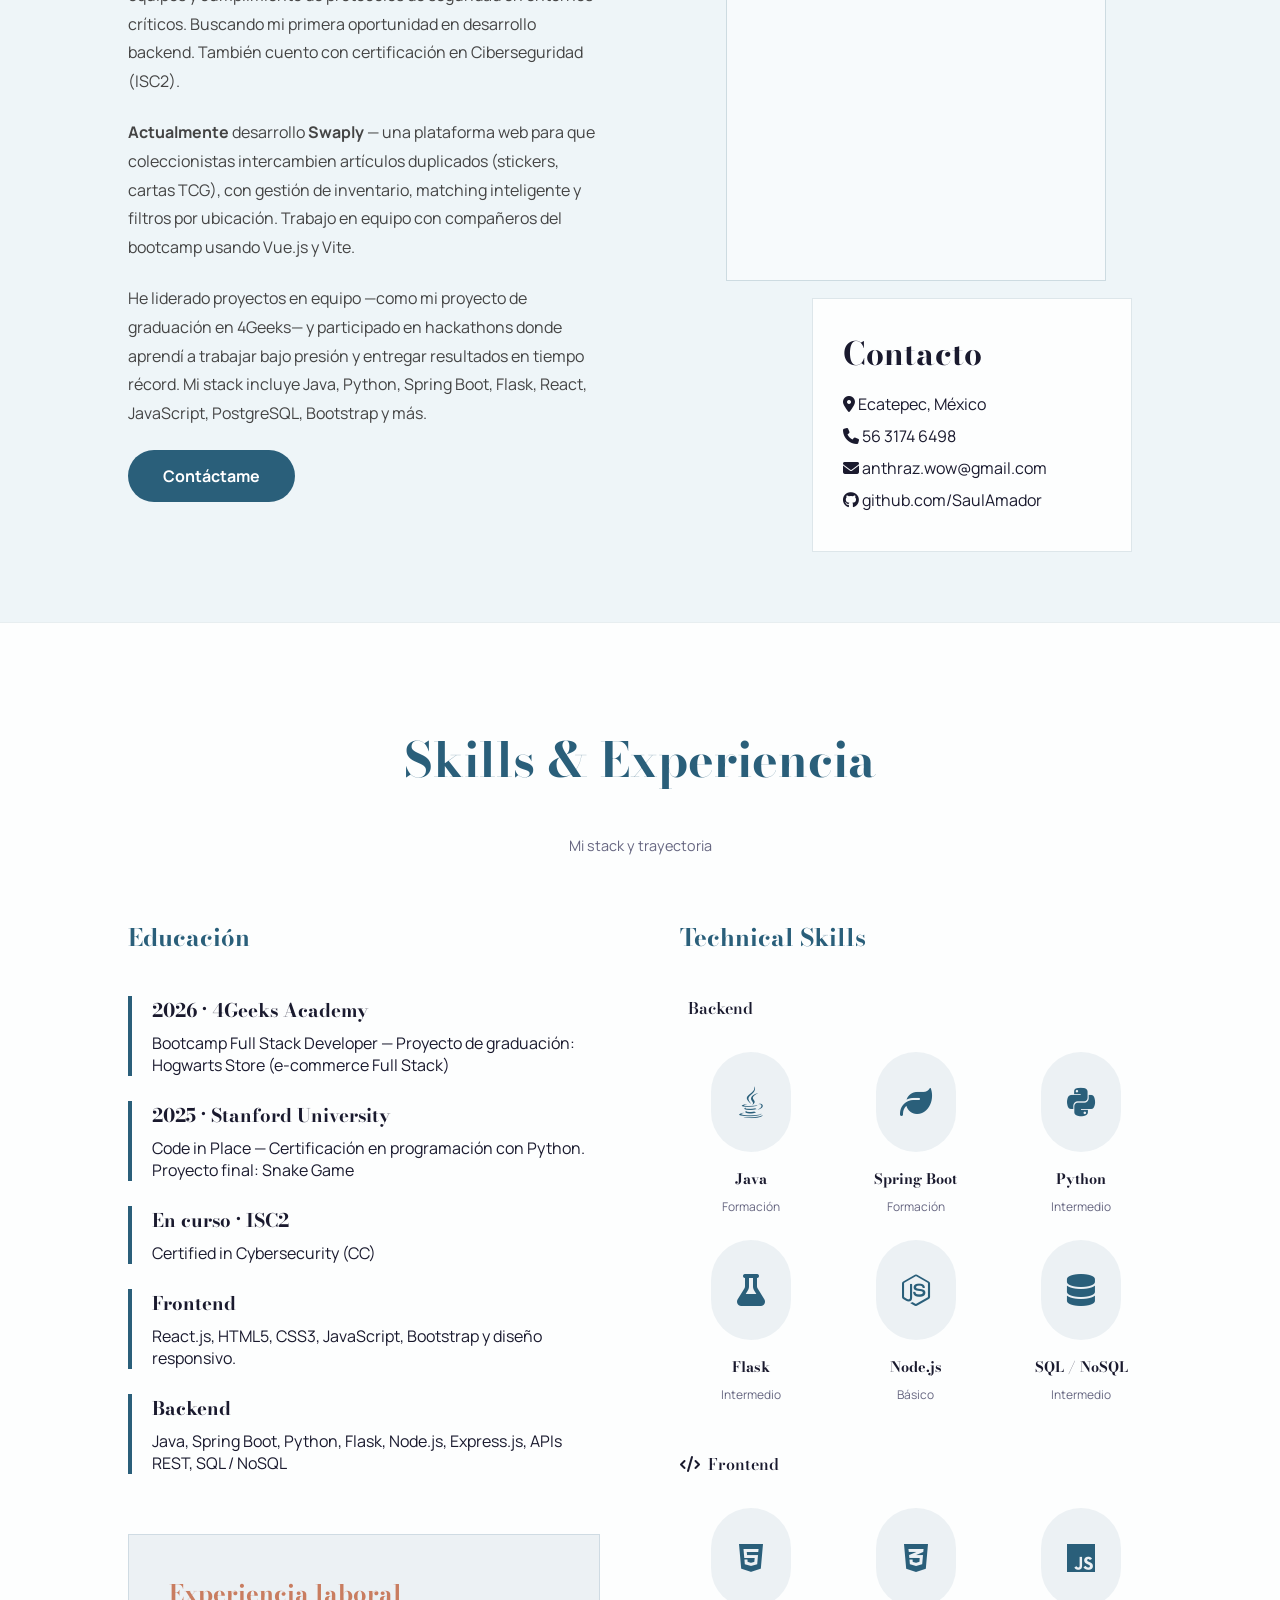
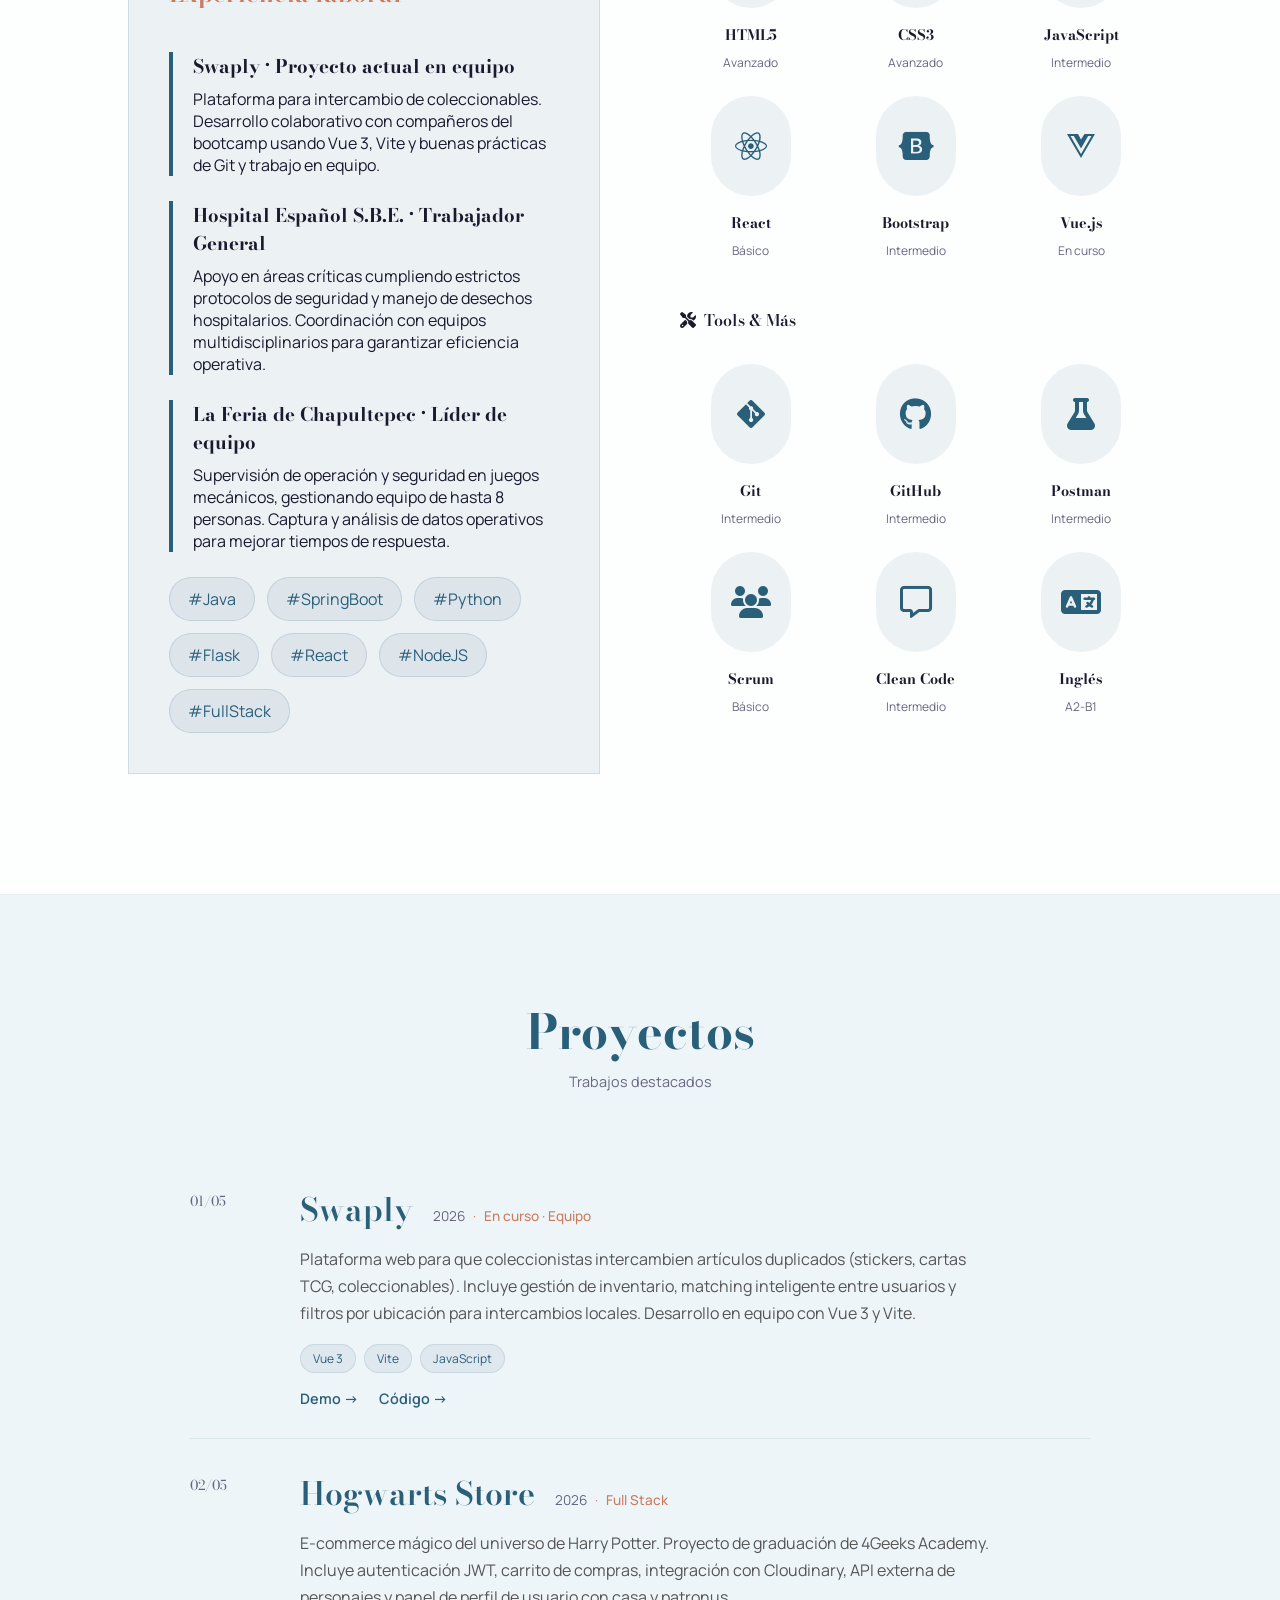
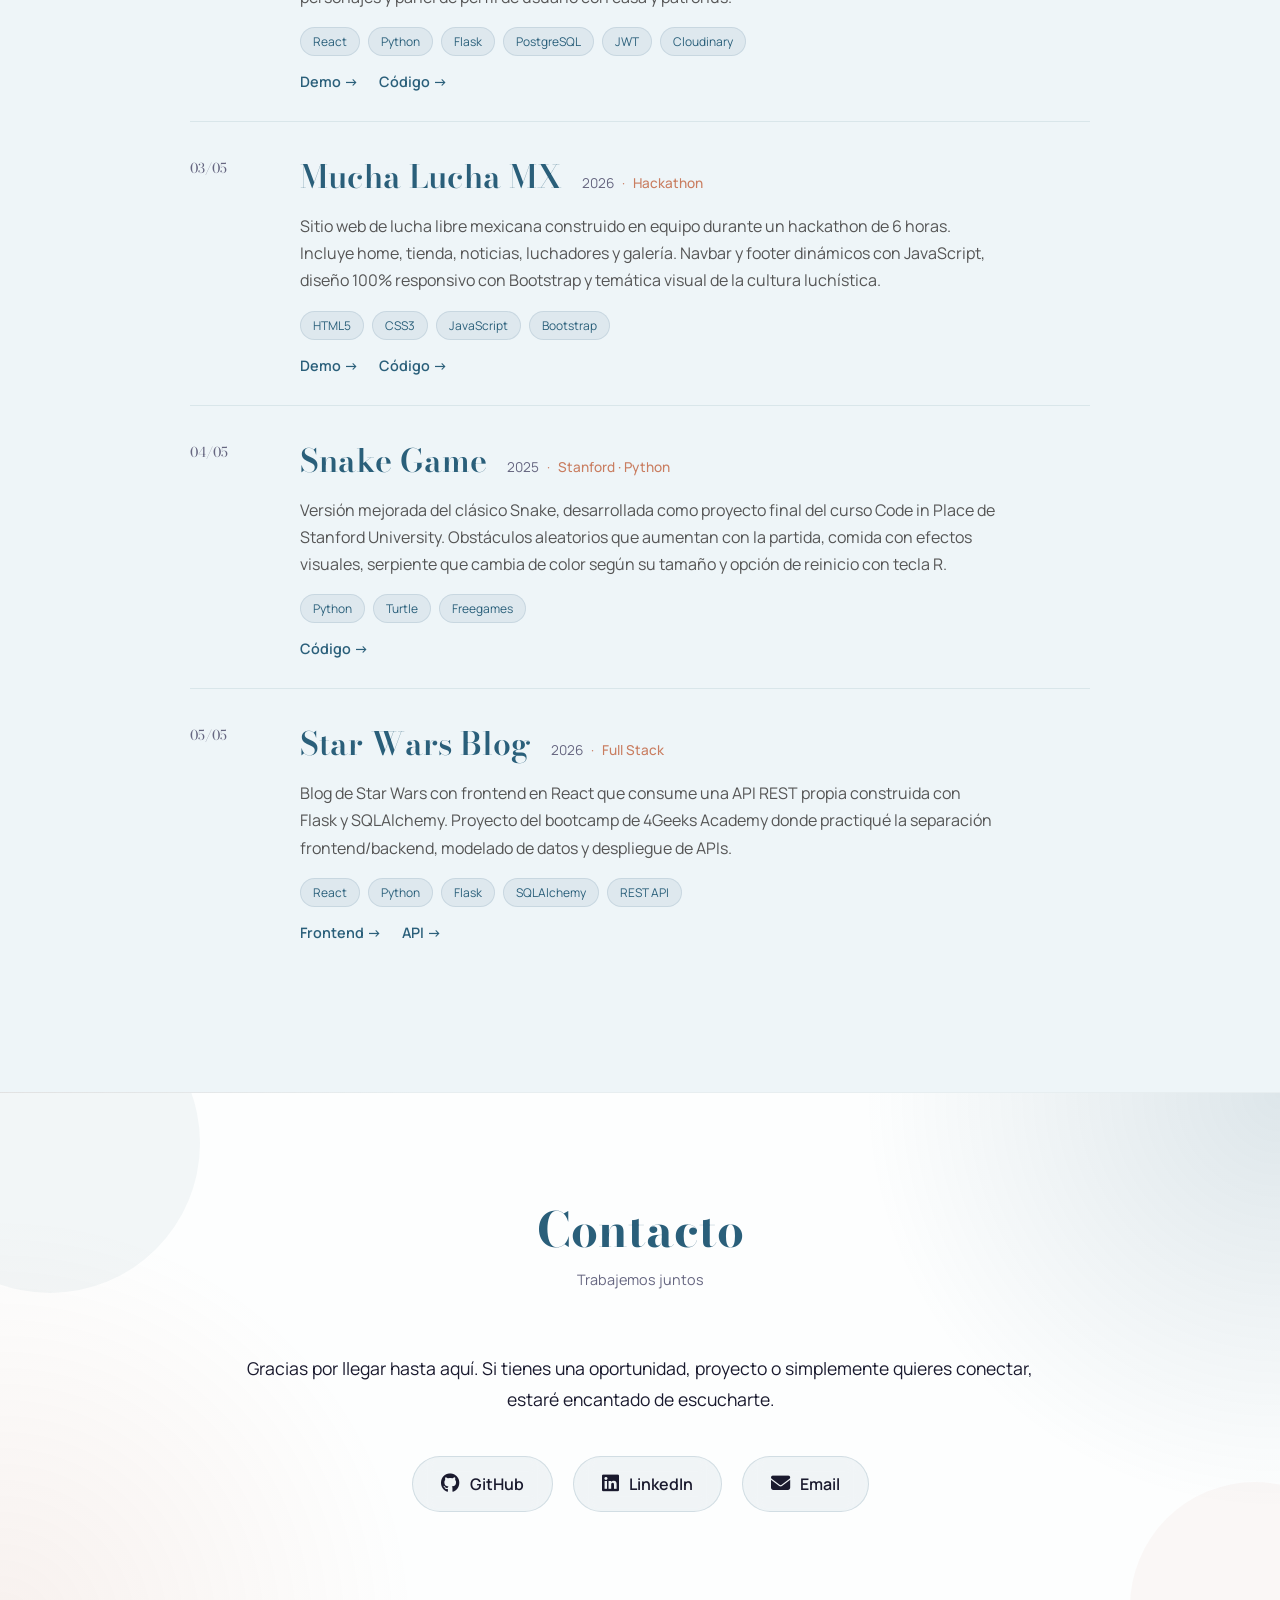
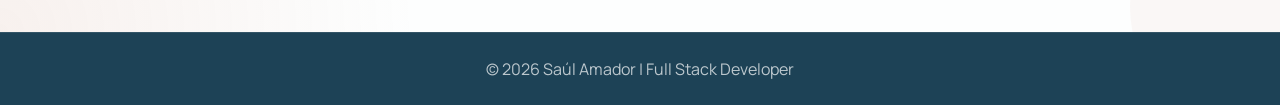
==== commit abc4628d: "Paso 9: projects section like Ewan Kerboas Selected Works" ====
--- a/index.html
+++ b/index.html
@@ -11,7 +11,7 @@
 <body>
 
     <header class="header">
-        <h2 class="logo">✦ Saúl Amador</h2>
+        <h2 class="logo">T</h2>
         <nav>
             <a href="#sobre-mi">Sobre mí</a>
             <a href="#skills">Skills</a>
@@ -299,135 +299,158 @@
     <section class="projects" id="proyectos">
         <h2 class="section__title">Proyectos</h2>
         <span class="section__subtitle">Trabajos destacados</span>
-        <div class="project-grid">
-            <article class="project-card">
-                <div class="project-image">
-                    <img src="./imagen/swaply.jpg" alt="Swaply">
-                </div>
-                <div class="project-info">
-                    <span class="project-category">En curso · Equipo</span>
-                    <h3>Swaply</h3>
-                    <p>
+        <div class="projects__list">
+
+            <article class="project__item">
+                <span class="project__number">01/05</span>
+                <div class="project__body">
+                    <div class="project__header">
+                        <h3 class="project__name">Swaply</h3>
+                        <div class="project__meta">
+                            <span class="project__year">2026</span>
+                            <span class="project__dot">·</span>
+                            <span class="project__tag">En curso · Equipo</span>
+                        </div>
+                    </div>
+                    <p class="project__desc">
                         Plataforma web para que coleccionistas intercambien artículos duplicados
                         (stickers, cartas TCG, coleccionables). Incluye gestión de inventario,
                         matching inteligente entre usuarios y filtros por ubicación para
-                        intercambios locales. Desarrollo en equipo con compañeros del bootcamp
-                        usando Vue 3 y Vite.
-                    </p>
-                    <div class="tech-tags">
+                        intercambios locales. Desarrollo en equipo con Vue 3 y Vite.
+                    </p>
+                    <div class="project__tech">
                         <span>Vue 3</span>
                         <span>Vite</span>
                         <span>JavaScript</span>
-                        <span>CSS</span>
-                    </div>
-                    <div class="project-links">
-                        <a href="https://swaply-roan.vercel.app/" target="_blank">Demo en vivo →</a>
+                    </div>
+                    <div class="project__links">
+                        <a href="https://swaply-roan.vercel.app/" target="_blank">Demo →</a>
                         <a href="https://github.com/Xeomus/Swaply" target="_blank">Código →</a>
                     </div>
                 </div>
             </article>
-            <article class="project-card">
-                <div class="project-image">
-                    <img src="./imagen/hogwarts-store.jpg" alt="Hogwarts Store">
-                </div>
-                <div class="project-info">
-                    <span class="project-category">Full Stack</span>
-                    <h3>Hogwarts Store</h3>
-                    <p>
+
+            <article class="project__item">
+                <span class="project__number">02/05</span>
+                <div class="project__body">
+                    <div class="project__header">
+                        <h3 class="project__name">Hogwarts Store</h3>
+                        <div class="project__meta">
+                            <span class="project__year">2026</span>
+                            <span class="project__dot">·</span>
+                            <span class="project__tag">Full Stack</span>
+                        </div>
+                    </div>
+                    <p class="project__desc">
                         E-commerce mágico del universo de Harry Potter. Proyecto de graduación
                         de 4Geeks Academy. Incluye autenticación JWT, carrito de compras,
                         integración con Cloudinary, API externa de personajes y panel de perfil
                         de usuario con casa y patronus.
                     </p>
-                    <div class="tech-tags">
+                    <div class="project__tech">
                         <span>React</span>
                         <span>Python</span>
                         <span>Flask</span>
                         <span>PostgreSQL</span>
                         <span>JWT</span>
-                        <span>GSAP</span>
                         <span>Cloudinary</span>
                     </div>
-                    <div class="project-links">
-                        <a href="https://hogwarts-store.onrender.com" target="_blank">Demo en vivo →</a>
+                    <div class="project__links">
+                        <a href="https://hogwarts-store.onrender.com" target="_blank">Demo →</a>
                         <a href="https://github.com/SaulAmador/hogwarts_store" target="_blank">Código →</a>
                     </div>
                 </div>
             </article>
-            <article class="project-card">
-                <div class="project-image">
-                    <img src="./imagen/mucha-lucha.jpg" alt="Mucha Lucha MX">
-                </div>
-                <div class="project-info">
-                    <span class="project-category">Hackathon</span>
-                    <h3>Mucha Lucha MX</h3>
-                    <p>
+
+            <article class="project__item">
+                <span class="project__number">03/05</span>
+                <div class="project__body">
+                    <div class="project__header">
+                        <h3 class="project__name">Mucha Lucha MX</h3>
+                        <div class="project__meta">
+                            <span class="project__year">2026</span>
+                            <span class="project__dot">·</span>
+                            <span class="project__tag">Hackathon</span>
+                        </div>
+                    </div>
+                    <p class="project__desc">
                         Sitio web de lucha libre mexicana construido en equipo durante un
                         hackathon de 6 horas. Incluye home, tienda, noticias, luchadores
                         y galería. Navbar y footer dinámicos con JavaScript, diseño 100%
                         responsivo con Bootstrap y temática visual de la cultura luchística.
                     </p>
-                    <div class="tech-tags">
+                    <div class="project__tech">
                         <span>HTML5</span>
                         <span>CSS3</span>
                         <span>JavaScript</span>
                         <span>Bootstrap</span>
                     </div>
-                    <div class="project-links">
-                        <a href="https://garciabangelica.github.io/hackaton/" target="_blank">Ver proyecto →</a>
+                    <div class="project__links">
+                        <a href="https://garciabangelica.github.io/hackaton/" target="_blank">Demo →</a>
                         <a href="https://github.com/GarciabAngelica/hackaton" target="_blank">Código →</a>
                     </div>
                 </div>
             </article>
-            <article class="project-card">
-                <div class="project-image">
-                    <img src="./imagen/snake-game.jpg" alt="Snake Game">
-                </div>
-                <div class="project-info">
-                    <span class="project-category">Juego · Python</span>
-                    <h3>Snake Game</h3>
-                    <p>
+
+            <article class="project__item">
+                <span class="project__number">04/05</span>
+                <div class="project__body">
+                    <div class="project__header">
+                        <h3 class="project__name">Snake Game</h3>
+                        <div class="project__meta">
+                            <span class="project__year">2025</span>
+                            <span class="project__dot">·</span>
+                            <span class="project__tag">Stanford · Python</span>
+                        </div>
+                    </div>
+                    <p class="project__desc">
                         Versión mejorada del clásico Snake, desarrollada como proyecto final
                         del curso Code in Place de Stanford University. Obstáculos aleatorios
                         que aumentan con la partida, comida con efectos visuales, serpiente
                         que cambia de color según su tamaño y opción de reinicio con tecla R.
                     </p>
-                    <div class="tech-tags">
+                    <div class="project__tech">
                         <span>Python</span>
                         <span>Turtle</span>
                         <span>Freegames</span>
                     </div>
-                    <div class="project-links">
+                    <div class="project__links">
                         <a href="https://github.com/SaulAmador/snake_game" target="_blank">Código →</a>
                     </div>
                 </div>
             </article>
-            <article class="project-card">
-                <div class="project-image">
-                    <img src="./imagen/starwars-blog.jpg" alt="Star Wars Blog">
-                </div>
-                <div class="project-info">
-                    <span class="project-category">Full Stack</span>
-                    <h3>Star Wars Blog</h3>
-                    <p>
+
+            <article class="project__item">
+                <span class="project__number">05/05</span>
+                <div class="project__body">
+                    <div class="project__header">
+                        <h3 class="project__name">Star Wars Blog</h3>
+                        <div class="project__meta">
+                            <span class="project__year">2026</span>
+                            <span class="project__dot">·</span>
+                            <span class="project__tag">Full Stack</span>
+                        </div>
+                    </div>
+                    <p class="project__desc">
                         Blog de Star Wars con frontend en React que consume una API REST
                         propia construida con Flask y SQLAlchemy. Proyecto del bootcamp de
                         4Geeks Academy donde practiqué la separación frontend/backend,
                         modelado de datos y despliegue de APIs.
                     </p>
-                    <div class="tech-tags">
+                    <div class="project__tech">
                         <span>React</span>
                         <span>Python</span>
                         <span>Flask</span>
                         <span>SQLAlchemy</span>
                         <span>REST API</span>
                     </div>
-                    <div class="project-links">
+                    <div class="project__links">
                         <a href="https://github.com/SaulAmador/BlogdeStarWars-TSVA" target="_blank">Frontend →</a>
                         <a href="https://github.com/SaulAmador/StarwarsBlogApi-TSVA" target="_blank">API →</a>
                     </div>
                 </div>
             </article>
+
         </div>
     </section>
 
--- a/styles.css
+++ b/styles.css
@@ -526,108 +526,103 @@
     color: var(--text-dim);
 }
 
-/* PROJECTS */
+/* PROJECTS (Ewan-inspired list) */
 .projects {
     padding: 100px 10% 120px;
 }
 
-.project-grid {
-    display: flex;
-    flex-direction: column;
-    gap: 40px;
-}
-
-.project-card {
-    background: var(--bg-card);
+.projects__list {
+    max-width: 900px;
+    margin: 0 auto;
+}
+
+.project__item {
+    display: grid;
+    grid-template-columns: 80px 1fr;
+    gap: 30px;
+    padding: 30px 0;
+    border-bottom: 1px solid rgba(42, 95, 122, 0.1);
+}
+
+.project__item:last-child {
+    border-bottom: none;
+}
+
+.project__number {
+    font-family: 'Bodoni Moda', serif;
+    font-size: 0.85rem;
+    color: var(--text-dim);
+    padding-top: 6px;
+}
+
+.project__header {
+    display: flex;
+    align-items: baseline;
+    gap: 20px;
+    flex-wrap: wrap;
+    margin-bottom: 12px;
+}
+
+.project__name {
+    font-size: 2rem;
+    color: var(--primary);
+    font-weight: 600;
+}
+
+.project__meta {
+    display: flex;
+    align-items: center;
+    gap: 8px;
+    font-size: 0.85rem;
+    color: var(--text-dim);
+}
+
+.project__dot {
+    color: var(--accent);
+}
+
+.project__tag {
+    color: var(--accent);
+    font-weight: 500;
+}
+
+.project__desc {
+    color: #555;
+    line-height: 1.7;
+    margin-bottom: 16px;
+    max-width: 700px;
+}
+
+.project__tech {
+    display: flex;
+    flex-wrap: wrap;
+    gap: 8px;
+    margin-bottom: 16px;
+}
+
+.project__tech span {
+    background: rgba(42, 95, 122, 0.08);
+    color: var(--primary);
     border: 1px solid rgba(42, 95, 122, 0.12);
-    border-radius: 25px;
-    overflow: hidden;
-    display: grid;
-    grid-template-columns: 1.4fr 1fr;
-    min-height: 360px;
-    transition: 0.3s;
-}
-
-.project-card:hover {
-    transform: translateY(-6px);
-    border-color: var(--primary);
-    box-shadow: 0 0 30px rgba(42, 95, 122, 0.15);
-}
-
-.project-image {
-    background: rgba(255, 255, 255, 0.08);
-    min-height: 360px;
-}
-
-.project-image img {
-    width: 100%;
-    height: 100%;
-    object-fit: cover;
-    display: block;
-}
-
-.project-info {
-    padding: 45px;
-    display: flex;
-    flex-direction: column;
-    justify-content: center;
-}
-
-.project-category {
-    display: inline-block;
-    width: max-content;
-    background: rgba(42, 95, 122, 0.12);
-    color: var(--primary);
-    border: 1px solid rgba(42, 95, 122, 0.2);
-    padding: 7px 14px;
+    padding: 5px 12px;
     border-radius: 999px;
     font-size: 0.75rem;
-    font-weight: 700;
-    margin-bottom: 18px;
-}
-
-.project-info h3 {
-    color: var(--primary);
-    font-size: 2.4rem;
-    margin-bottom: 15px;
-}
-
-.project-info p {
-    color: var(--text);
-    line-height: 1.8;
-    margin-bottom: 25px;
-}
-
-.tech-tags {
-    display: flex;
-    flex-wrap: wrap;
-    gap: 10px;
-    margin-bottom: 25px;
-}
-
-.tech-tags span {
-    background: rgba(42, 95, 122, 0.08);
-    color: var(--primary);
-    border: 1px solid rgba(42, 95, 122, 0.15);
-    padding: 8px 14px;
-    border-radius: 999px;
-    font-size: 0.8rem;
-}
-
-.project-links {
-    display: flex;
-    gap: 18px;
-    flex-wrap: wrap;
-}
-
-.project-links a {
+}
+
+.project__links {
+    display: flex;
+    gap: 20px;
+}
+
+.project__links a {
     text-decoration: none;
     color: var(--primary);
-    font-weight: 700;
+    font-weight: 600;
+    font-size: 0.9rem;
     transition: 0.3s;
 }
 
-.project-links a:hover {
+.project__links a:hover {
     color: var(--accent);
 }
 
@@ -737,11 +732,15 @@
         width: 240px;
         height: 320px;
     }
-    .project-card {
-        grid-template-columns: 1fr;
-    }
-    .project-image {
-        min-height: 300px;
+    .project__item {
+        grid-template-columns: 60px 1fr;
+        gap: 20px;
+    }
+    .project__name {
+        font-size: 1.6rem;
+    }
+    .project__header {
+        gap: 12px;
     }
 }
 
@@ -825,11 +824,12 @@
     h2 {
         font-size: 2.5rem;
     }
-    .project-info {
-        padding: 30px;
-    }
-    .project-info h3 {
-        font-size: 2rem;
+    .project__item {
+        grid-template-columns: 1fr;
+        gap: 10px;
+    }
+    .project__name {
+        font-size: 1.5rem;
     }
     .contact .section__title {
         font-size: 2.2rem;
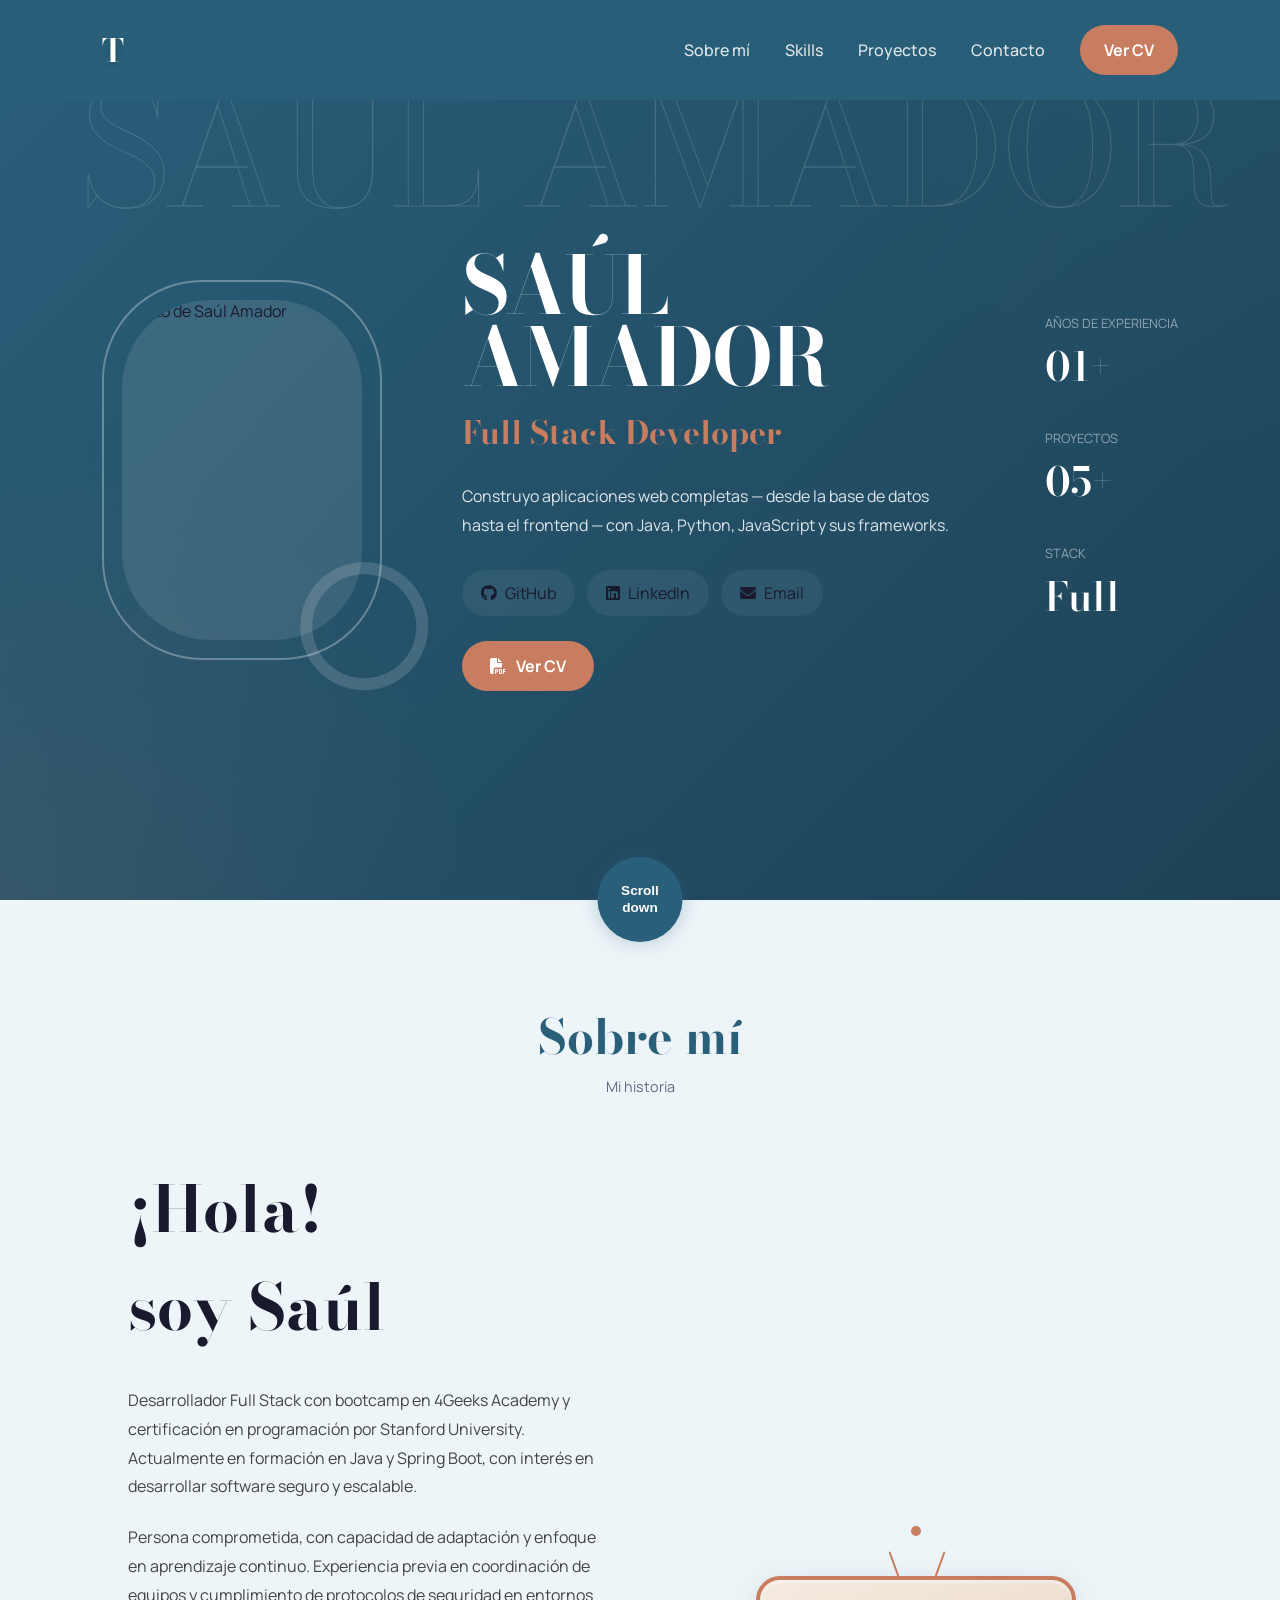
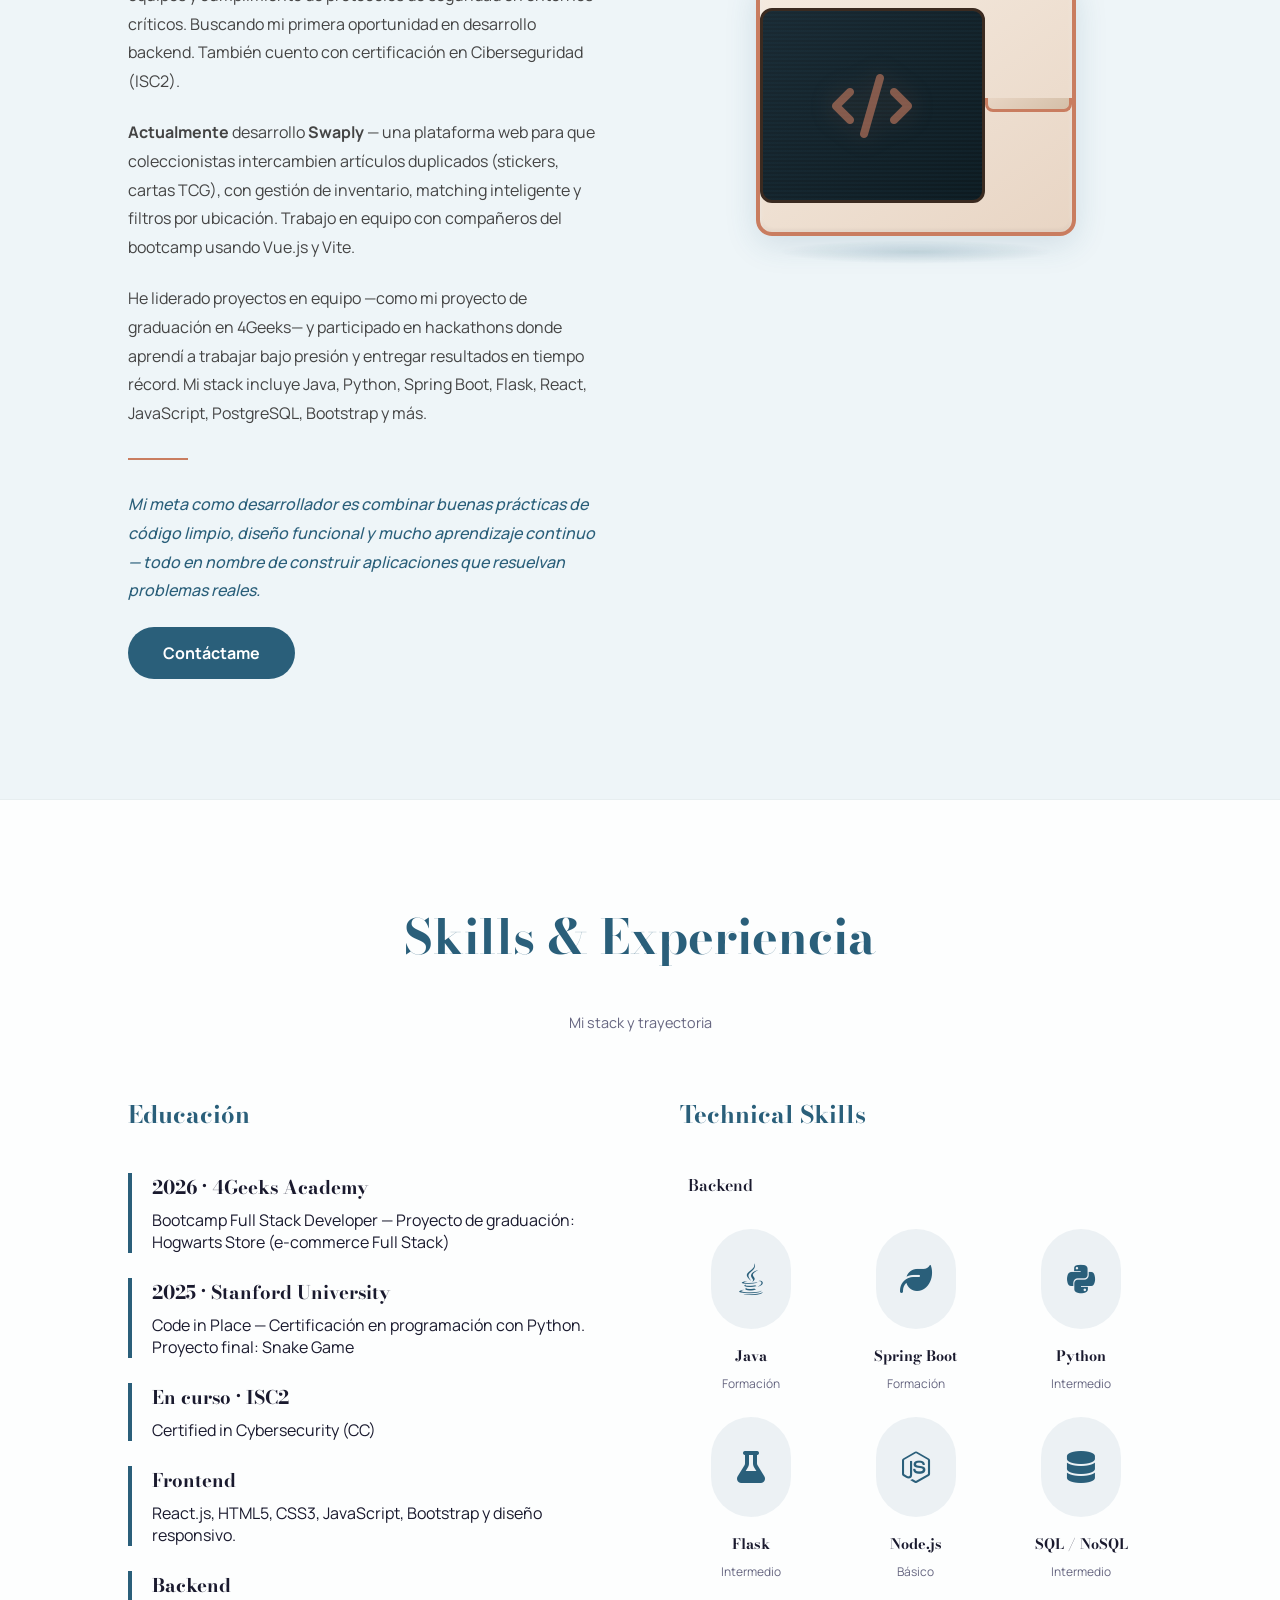
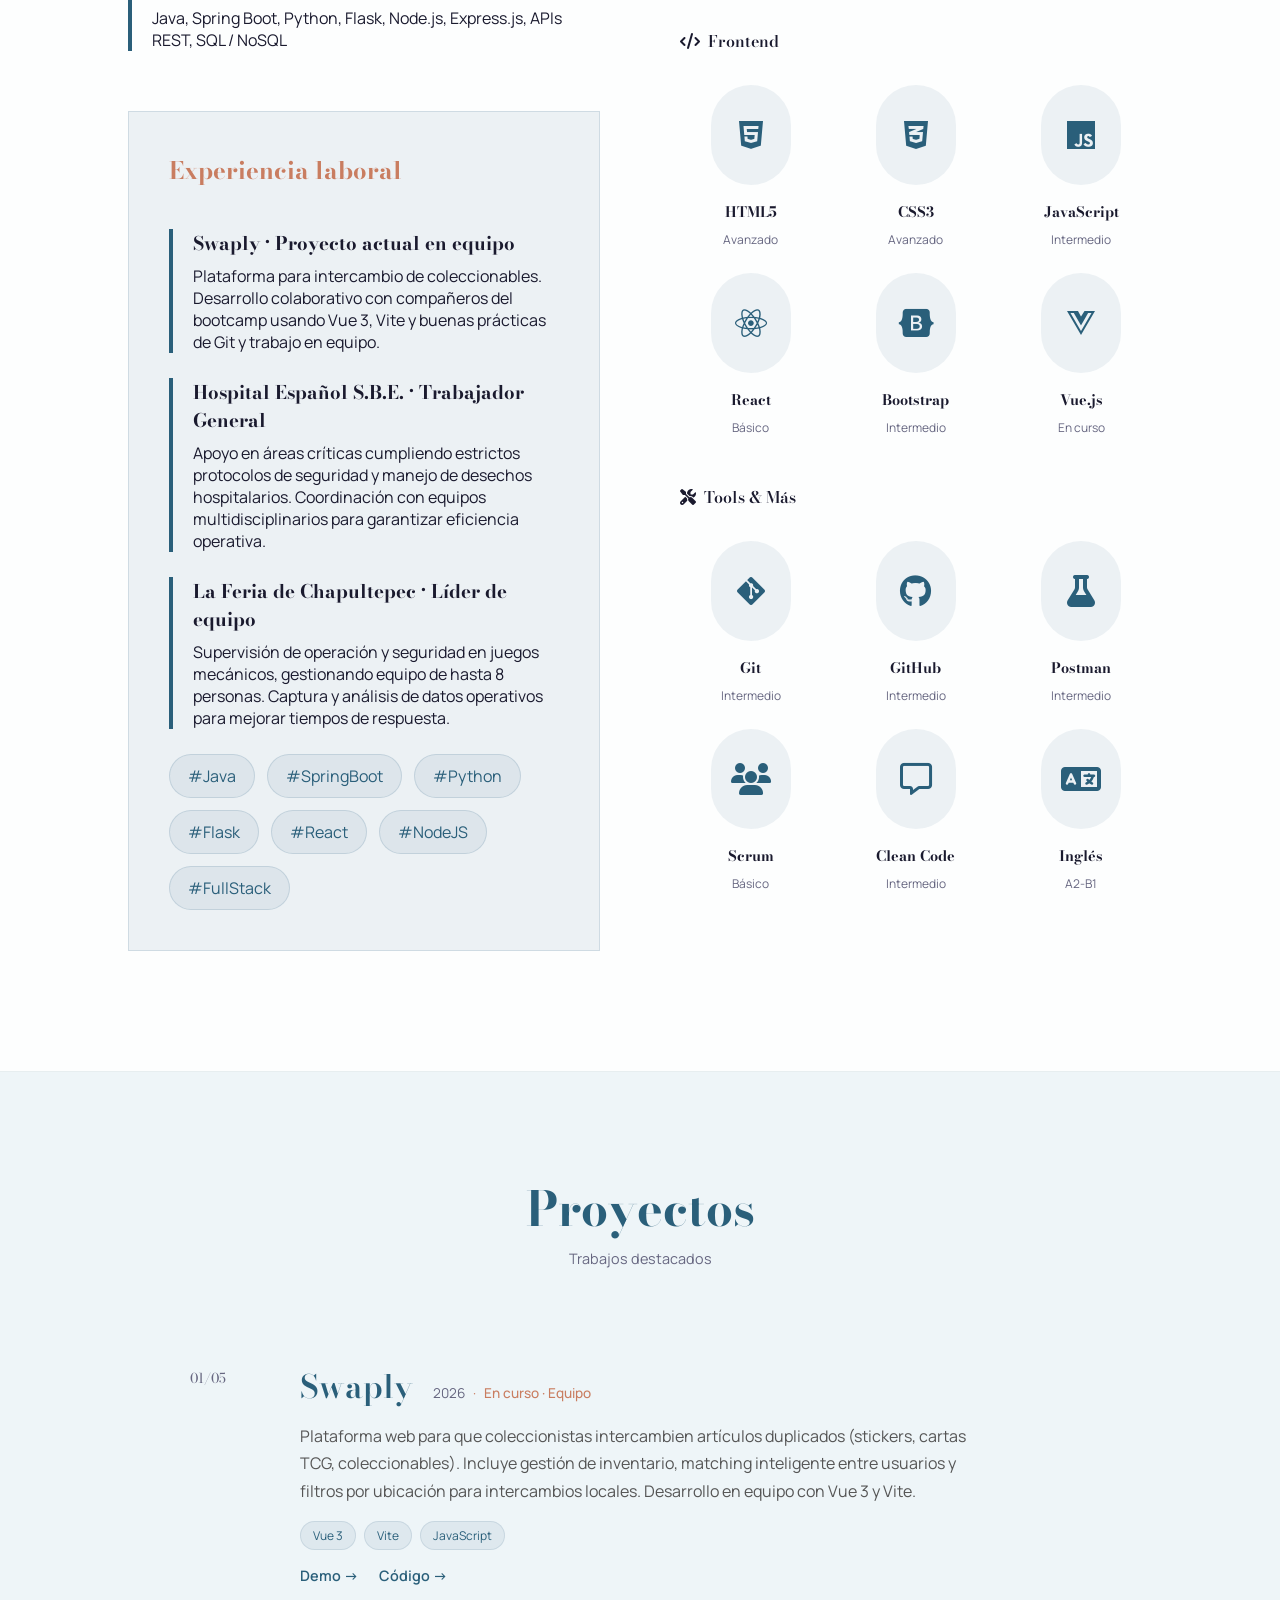
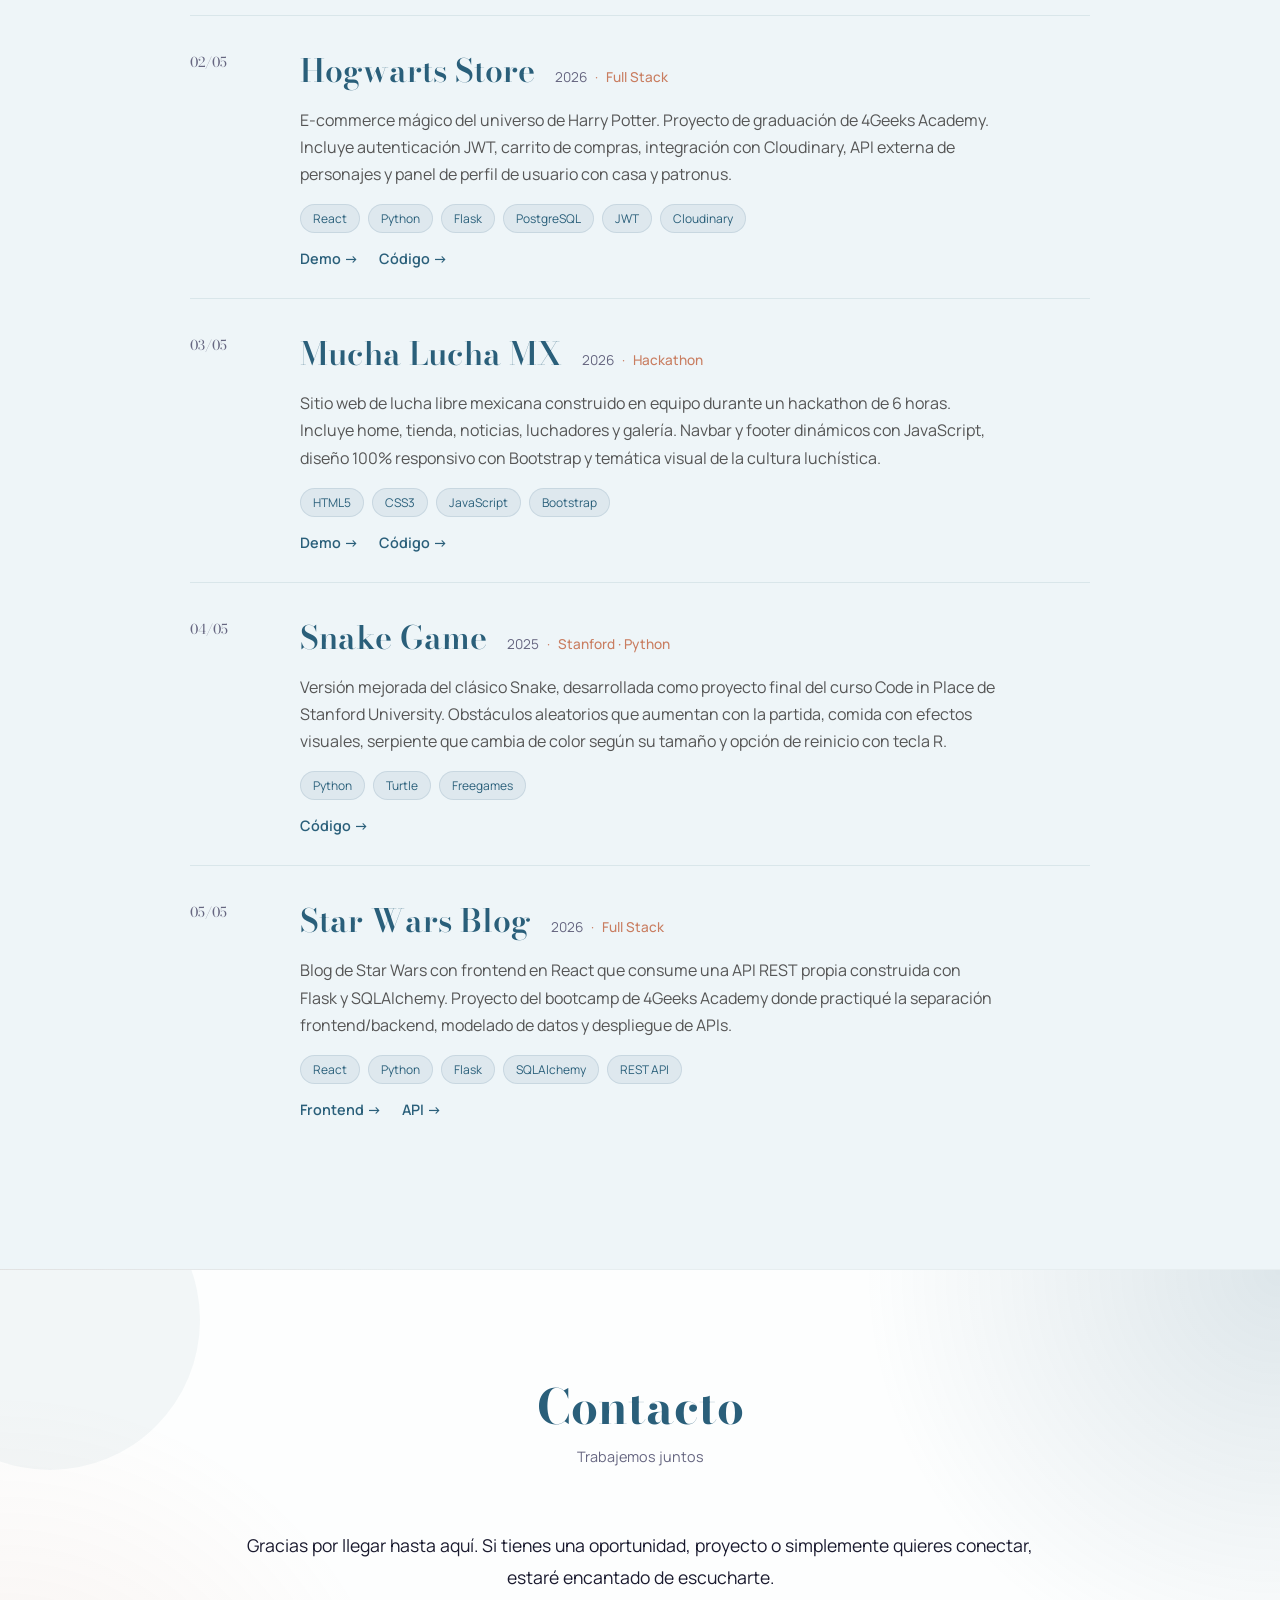
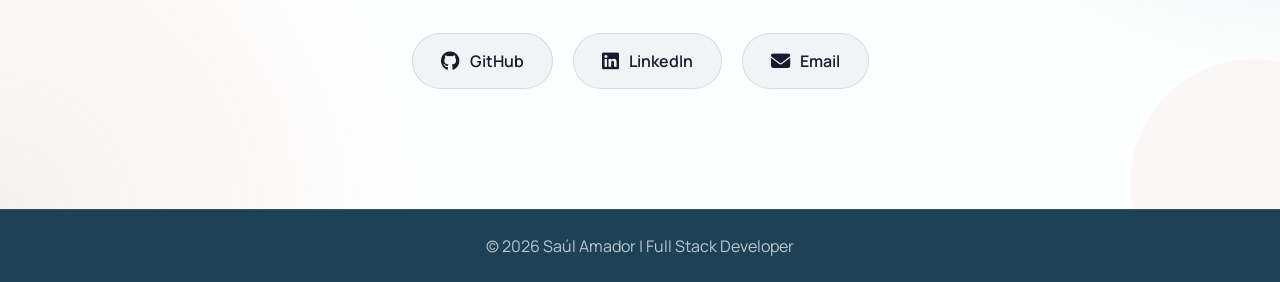
==== commit 7eae2b7f: "Paso 10: about section with retro TV illustration (Lars-inspired)" ====
--- a/index.html
+++ b/index.html
@@ -77,46 +77,58 @@
         <span class="section__subtitle">Mi historia</span>
         <div class="about__container">
             <div class="about-text">
-            <h2>Hola,<br>soy Saúl!</h2>
-            <p>
-                Desarrollador Full Stack con bootcamp en 4Geeks Academy y
-                certificación en programación por Stanford University.
-                Actualmente en formación en Java y Spring Boot, con interés
-                en desarrollar software seguro y escalable.
-            </p>
-            <p>
-                Persona comprometida, con capacidad de adaptación y enfoque en
-                aprendizaje continuo. Experiencia previa en coordinación de
-                equipos y cumplimiento de protocolos de seguridad en entornos
-                críticos. Buscando mi primera oportunidad en desarrollo backend.
-                También cuento con certificación en Ciberseguridad (ISC2).
-            </p>
-            <p>
-                <strong>Actualmente</strong> desarrollo <strong>Swaply</strong> —
-                una plataforma web para que coleccionistas intercambien artículos
-                duplicados (stickers, cartas TCG), con gestión de inventario,
-                matching inteligente y filtros por ubicación. Trabajo en equipo
-                con compañeros del bootcamp usando Vue.js y Vite.
-            </p>
-            <p>
-                He liderado proyectos en equipo —como mi proyecto de graduación
-                en 4Geeks— y participado en hackathons donde aprendí a trabajar
-                bajo presión y entregar resultados en tiempo récord. Mi stack
-                incluye Java, Python, Spring Boot, Flask, React, JavaScript,
-                PostgreSQL, Bootstrap y más.
-            </p>
-            <a href="#contacto" class="search-btn">Contáctame</a>
-        </div>
-        <div class="about-card">
-            <img src="./imagen/foto-about.jpg" alt="Foto de Saúl Amador">
-            <div class="contact-card">
-                <h3>Contacto</h3>
-                <p><i class="fa-solid fa-location-dot"></i> Ecatepec, México</p>
-                <p><i class="fa-solid fa-phone"></i> 56 3174 6498</p>
-                <p><i class="fa-solid fa-envelope"></i> anthraz.wow@gmail.com</p>
-                <p><i class="fa-brands fa-github"></i> github.com/SaulAmador</p>
-            </div>
-        </div>
+                <h2>¡Hola!<br>soy Saúl</h2>
+                <p>
+                    Desarrollador Full Stack con bootcamp en 4Geeks Academy y
+                    certificación en programación por Stanford University.
+                    Actualmente en formación en Java y Spring Boot, con interés
+                    en desarrollar software seguro y escalable.
+                </p>
+                <p>
+                    Persona comprometida, con capacidad de adaptación y enfoque en
+                    aprendizaje continuo. Experiencia previa en coordinación de
+                    equipos y cumplimiento de protocolos de seguridad en entornos
+                    críticos. Buscando mi primera oportunidad en desarrollo backend.
+                    También cuento con certificación en Ciberseguridad (ISC2).
+                </p>
+                <p>
+                    <strong>Actualmente</strong> desarrollo <strong>Swaply</strong> —
+                    una plataforma web para que coleccionistas intercambien artículos
+                    duplicados (stickers, cartas TCG), con gestión de inventario,
+                    matching inteligente y filtros por ubicación. Trabajo en equipo
+                    con compañeros del bootcamp usando Vue.js y Vite.
+                </p>
+                <p>
+                    He liderado proyectos en equipo —como mi proyecto de graduación
+                    en 4Geeks— y participado en hackathons donde aprendí a trabajar
+                    bajo presión y entregar resultados en tiempo récord. Mi stack
+                    incluye Java, Python, Spring Boot, Flask, React, JavaScript,
+                    PostgreSQL, Bootstrap y más.
+                </p>
+                <div class="divider-line"></div>
+                <p class="about-mission">
+                    Mi meta como desarrollador es combinar buenas prácticas de
+                    código limpio, diseño funcional y mucho aprendizaje continuo
+                    — todo en nombre de construir aplicaciones que resuelvan
+                    problemas reales.
+                </p>
+                <a href="#contacto" class="search-btn">Contáctame</a>
+            </div>
+            <div class="tv-block">
+                <div class="tv-frame">
+                    <div class="tv-screen">
+                        <div class="tv-scanlines"></div>
+                        <div class="tv-content">
+                            <i class="fa-solid fa-code"></i>
+                        </div>
+                    </div>
+                    <div class="tv-base"></div>
+                    <div class="tv-antanna">
+                        <div class="tv-antanna-ball"></div>
+                    </div>
+                </div>
+                <div class="tv-shadow"></div>
+            </div>
         </div>
     </section>
 
--- a/styles.css
+++ b/styles.css
@@ -367,39 +367,145 @@
     color: white;
 }
 
-.about-card {
-    position: relative;
-    display: flex;
+.divider-line {
+    width: 60px;
+    height: 2px;
+    background: var(--accent);
+    margin: 30px 0;
+}
+
+.about-mission {
+    font-style: italic;
+    color: var(--primary) !important;
+    font-weight: 500;
+}
+
+/* TV Illustration (Lars-inspired) */
+.tv-block {
+    display: flex;
+    flex-direction: column;
+    align-items: center;
     justify-content: center;
-    align-items: center;
-}
-
-.about-card img {
-    width: 380px;
-    height: 500px;
-    object-fit: cover;
-    background: rgba(255,255,255,.5);
-    border: 1px solid rgba(42, 95, 122, 0.2);
-}
-
-.contact-card {
+    position: relative;
+}
+
+.tv-frame {
+    position: relative;
+    width: 320px;
+    height: 260px;
+    background: linear-gradient(145deg, #f5ebe0, #e8d5c4);
+    border-radius: 24px 24px 16px 16px;
+    border: 4px solid #c97d60;
+    box-shadow:
+        0 8px 32px rgba(42, 95, 122, 0.15),
+        inset 0 2px 4px rgba(255,255,255,0.6),
+        inset 0 -2px 4px rgba(0,0,0,0.06);
+    display: flex;
+    align-items: center;
+    justify-content: center;
+    z-index: 2;
+}
+
+.tv-screen {
+    width: 260px;
+    height: 195px;
+    background: linear-gradient(135deg, #1a2a33, #0d1a20);
+    border-radius: 12px;
+    border: 3px solid #3a2a20;
+    position: relative;
+    overflow: hidden;
+    display: flex;
+    align-items: center;
+    justify-content: center;
+}
+
+.tv-scanlines {
     position: absolute;
-    bottom: -50px;
-    right: 20px;
-    background: var(--bg-card);
-    border: 1px solid rgba(42, 95, 122, 0.15);
-    color: var(--text);
-    padding: 30px;
-    width: 320px;
-}
-
-.contact-card h3 {
-    margin-bottom: 15px;
-    font-size: 2rem;
-}
-
-.contact-card p {
-    margin-bottom: 10px;
+    top: 0; left: 0;
+    width: 100%; height: 100%;
+    background: repeating-linear-gradient(
+        0deg,
+        rgba(42, 95, 122, 0.08) 0px,
+        rgba(42, 95, 122, 0.08) 2px,
+        transparent 2px,
+        transparent 4px
+    );
+    pointer-events: none;
+}
+
+.tv-content i {
+    font-size: 4rem;
+    color: rgba(201, 125, 96, 0.6);
+    filter: drop-shadow(0 0 12px rgba(201, 125, 96, 0.3));
+    animation: tv-flicker 3s ease-in-out infinite;
+}
+
+@keyframes tv-flicker {
+    0%, 100% { opacity: 1; }
+    50% { opacity: 0.85; }
+}
+
+.tv-base {
+    width: 100px;
+    height: 14px;
+    background: linear-gradient(145deg, #e8d5c4, #d4bfa8);
+    border-radius: 0 0 8px 8px;
+    border: 3px solid #c97d60;
+    border-top: none;
+    margin-top: -2px;
+    z-index: 1;
+}
+
+.tv-antanna {
+    position: absolute;
+    top: -30px;
+    left: 50%;
+    transform: translateX(-50%);
+    z-index: 3;
+}
+
+.tv-antanna::before,
+.tv-antanna::after {
+    content: "";
+    position: absolute;
+    width: 2px;
+    height: 28px;
+    background: #c97d60;
+    border-radius: 1px;
+    top: 0;
+}
+
+.tv-antanna::before {
+    left: -18px;
+    transform: rotate(-20deg);
+    transform-origin: bottom center;
+}
+
+.tv-antanna::after {
+    left: 18px;
+    transform: rotate(20deg);
+    transform-origin: bottom center;
+}
+
+.tv-antanna-ball {
+    position: absolute;
+    top: -24px;
+    left: 50%;
+    transform: translateX(-50%);
+    width: 10px;
+    height: 10px;
+    background: var(--accent);
+    border-radius: 50%;
+    z-index: 4;
+}
+
+.tv-shadow {
+    width: 280px;
+    height: 24px;
+    background: radial-gradient(ellipse at center, rgba(42, 95, 122, 0.2) 0%, transparent 70%);
+    margin-top: 4px;
+    border-radius: 50%;
+    z-index: 0;
 }
 
 /* RESUME / SKILLS */
@@ -789,6 +895,20 @@
     .about {
         padding-top: 80px;
     }
+    .tv-frame {
+        width: 260px;
+        height: 220px;
+    }
+    .tv-screen {
+        width: 210px;
+        height: 165px;
+    }
+    .tv-content i {
+        font-size: 3rem;
+    }
+    .tv-shadow {
+        width: 220px;
+    }
     .resume__container {
         grid-template-columns: 1fr;
     }
@@ -835,3 +955,26 @@
         font-size: 2.2rem;
     }
 }
+
+@media (max-width: 480px) {
+    .tv-frame {
+        width: 220px;
+        height: 190px;
+        border-width: 3px;
+        border-radius: 18px 18px 12px 12px;
+    }
+    .tv-screen {
+        width: 180px;
+        height: 140px;
+    }
+    .tv-content i {
+        font-size: 2.4rem;
+    }
+    .tv-shadow {
+        width: 180px;
+    }
+    .tv-base {
+        width: 80px;
+        height: 10px;
+    }
+}
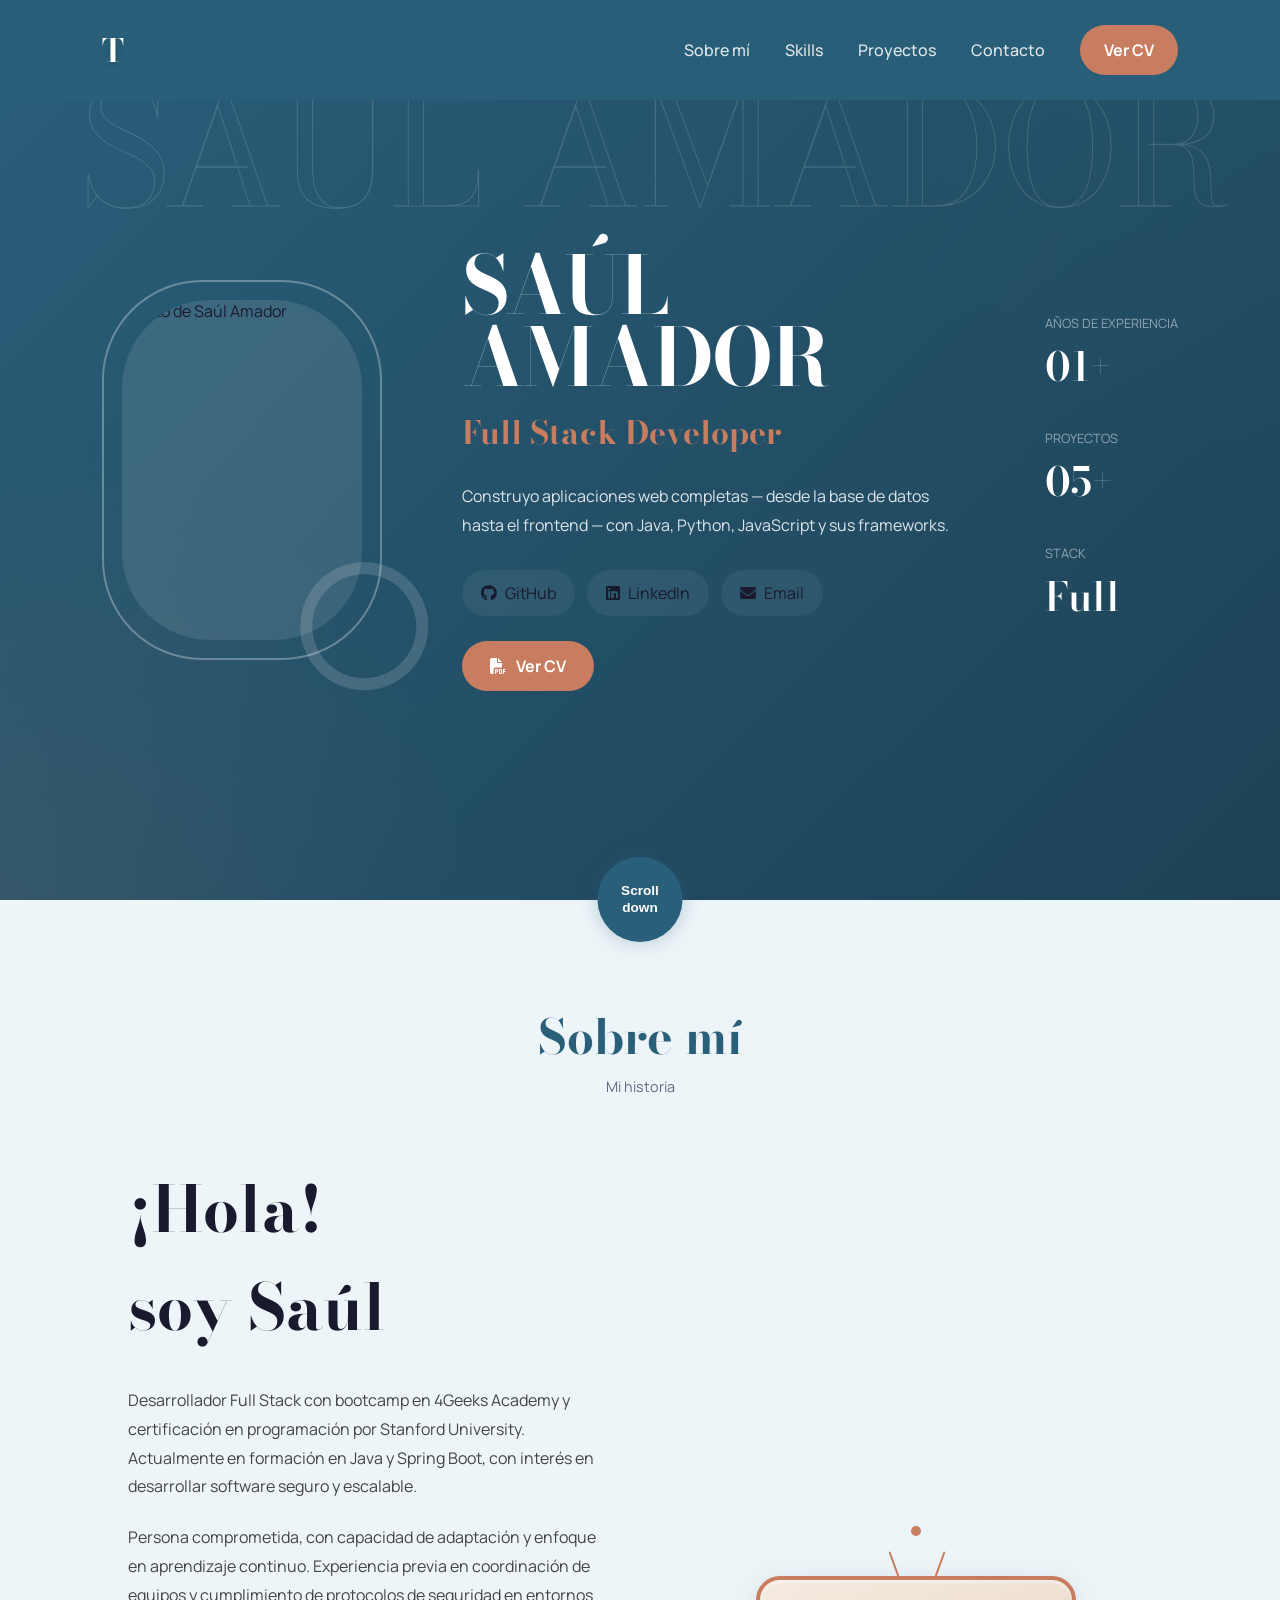
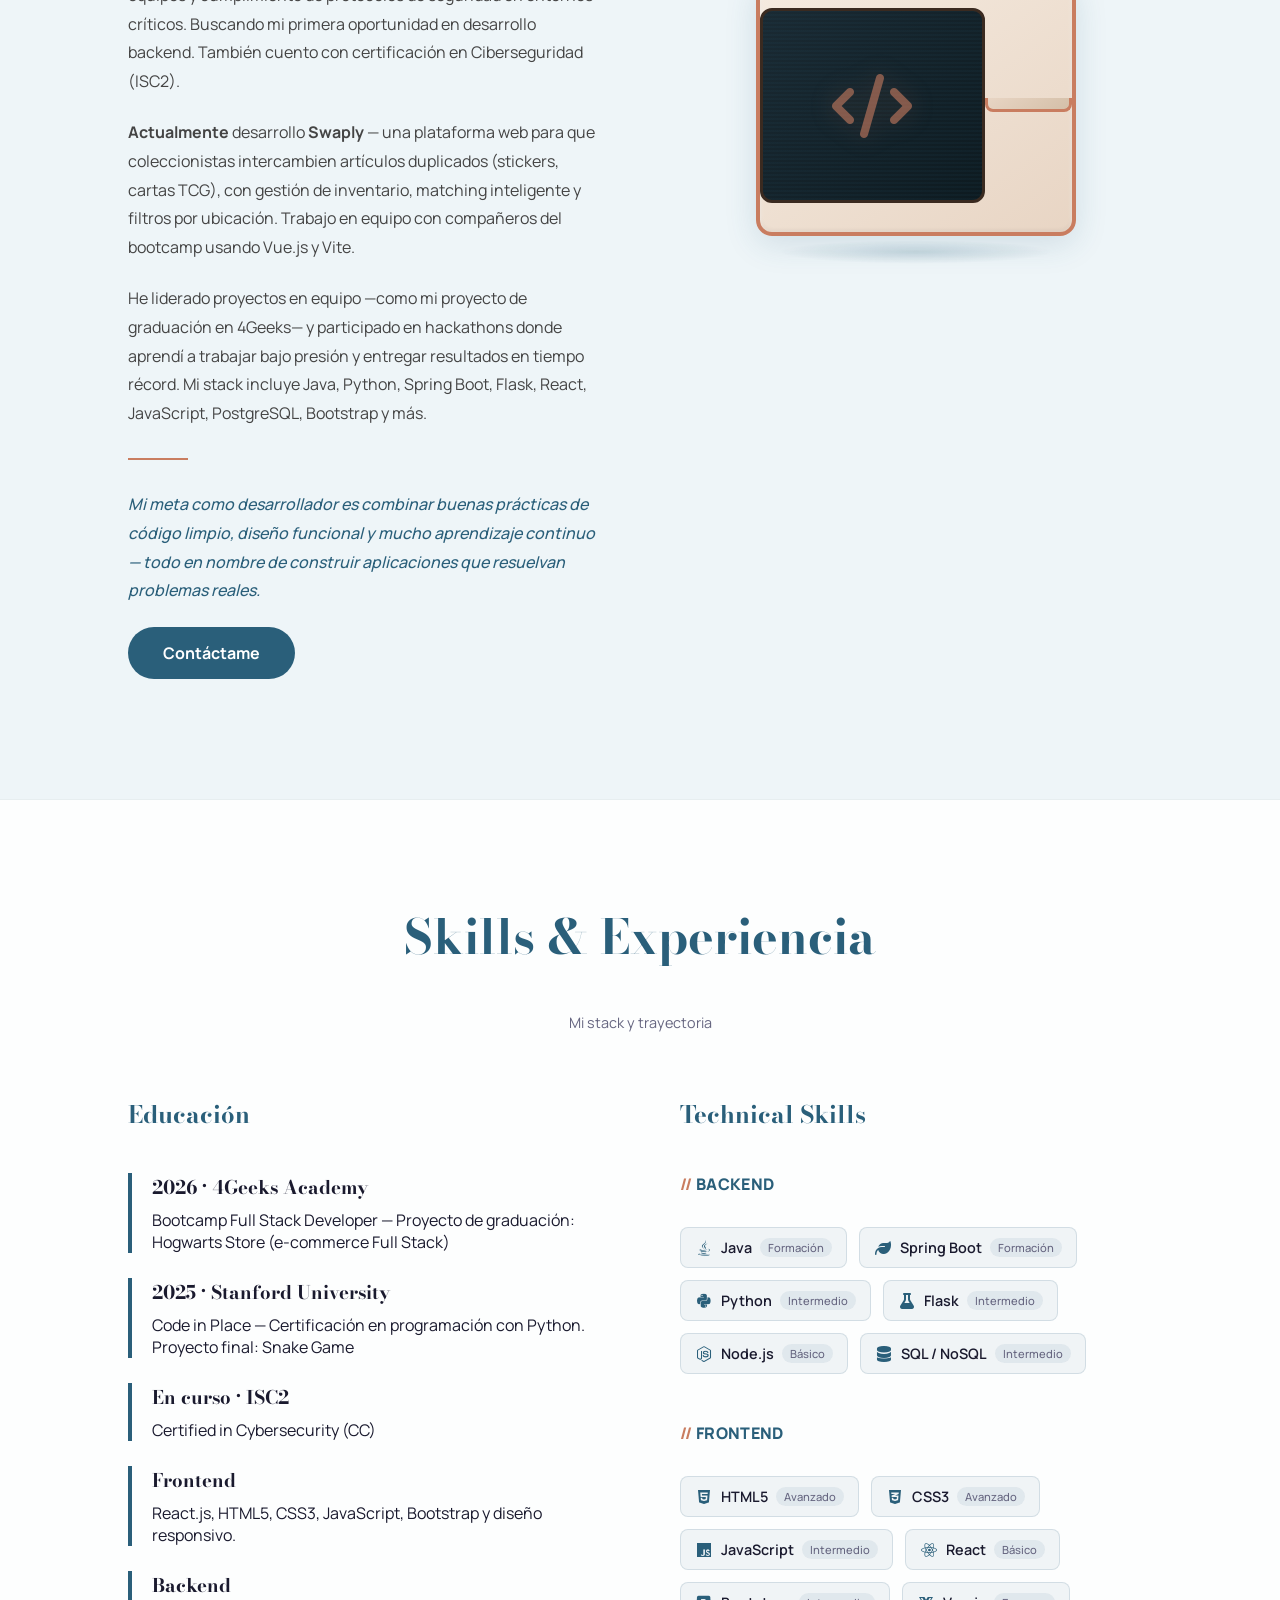
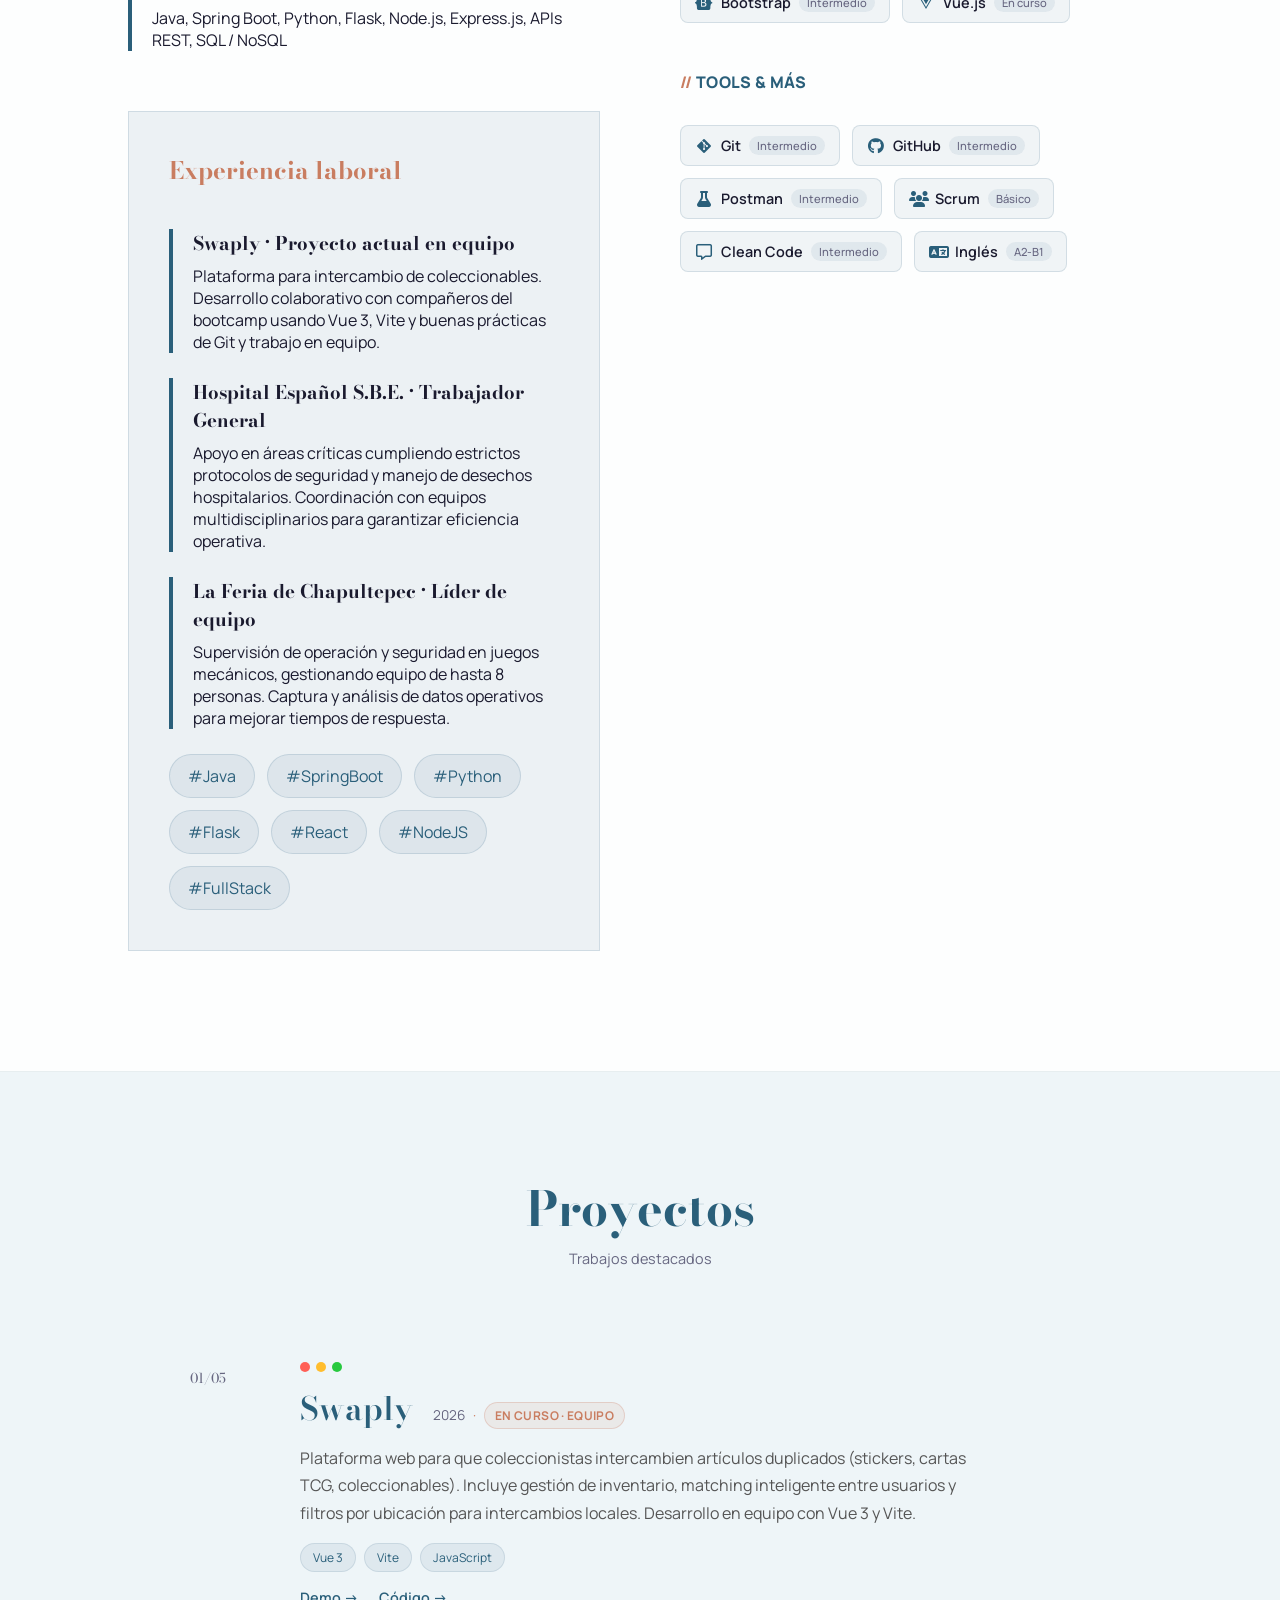
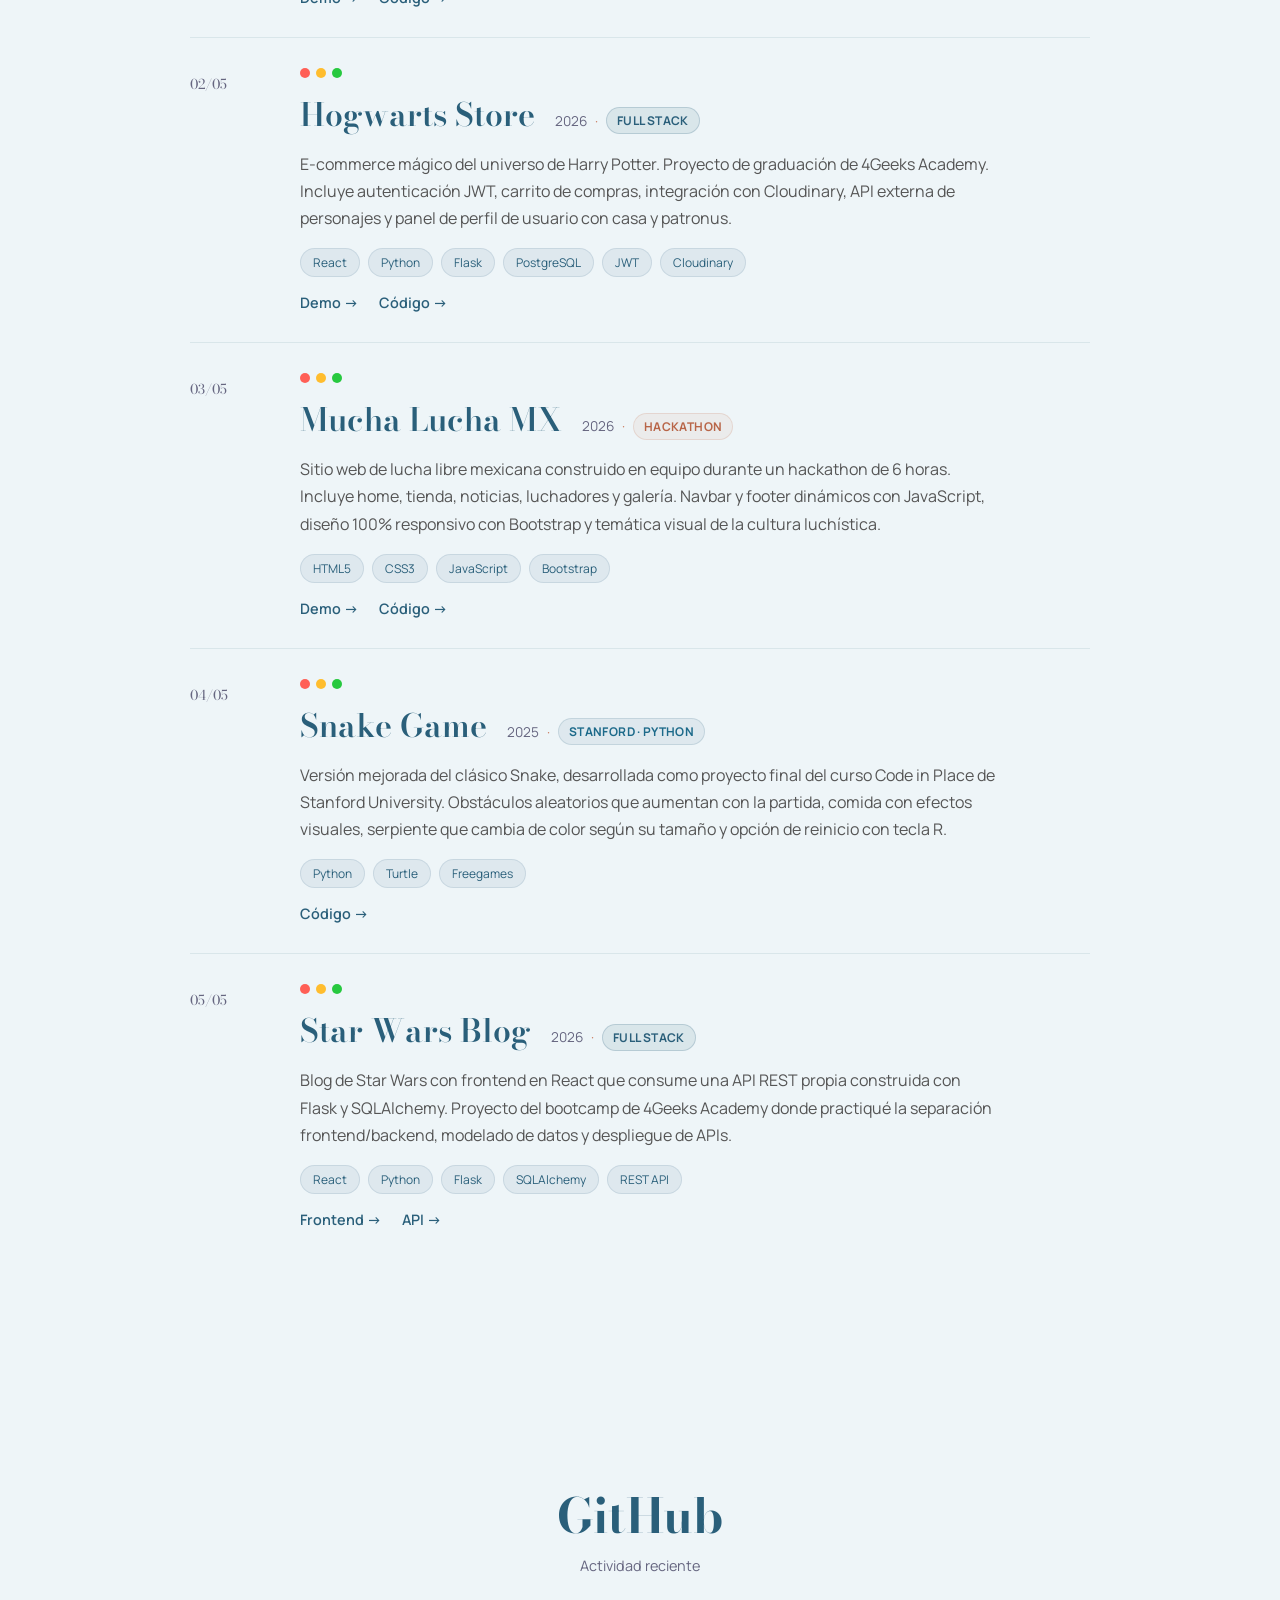
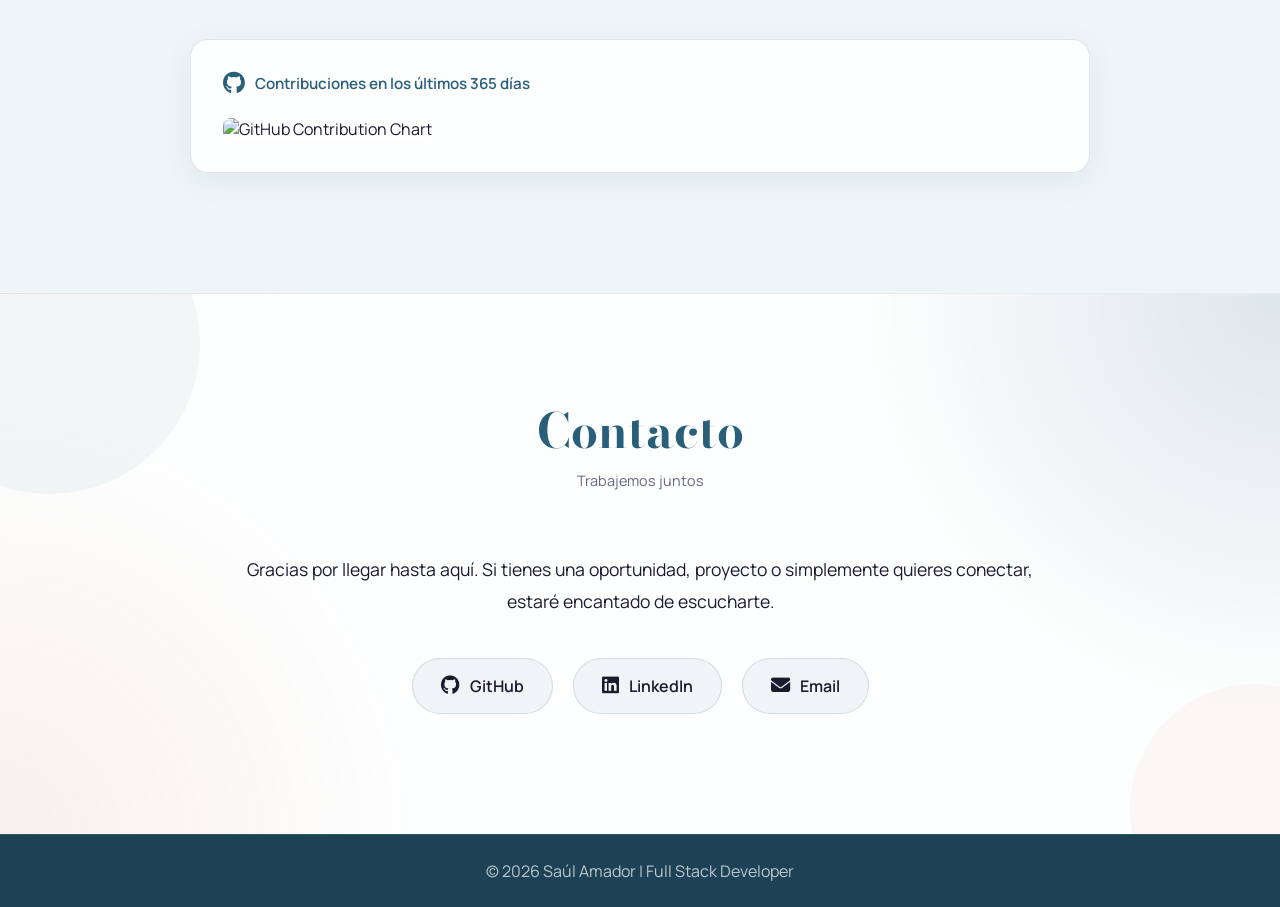
==== commit 16d7f291: "Paso 11: tech chips, browser bar, project badges, GitHub activity (Esteban-inspired)" ====
--- a/index.html
+++ b/index.html
@@ -199,109 +199,109 @@
             <h2>Technical Skills</h2>
 
             <div class="skills__content">
-                <h3 class="skills__title"><i class="fa-solid fa-braces"></i> Backend</h3>
+                <h3 class="section-code-title">Backend</h3>
                 <div class="skills__info">
-                    <div class="skills__data">
-                        <div class="skills__blob"><i class="fa-brands fa-java"></i></div>
-                        <h3 class="skills__name">Java</h3>
-                        <span class="skills__subtitle">Formación</span>
-                    </div>
-                    <div class="skills__data">
-                        <div class="skills__blob"><i class="fa-solid fa-leaf"></i></div>
-                        <h3 class="skills__name">Spring Boot</h3>
-                        <span class="skills__subtitle">Formación</span>
-                    </div>
-                    <div class="skills__data">
-                        <div class="skills__blob"><i class="fa-brands fa-python"></i></div>
-                        <h3 class="skills__name">Python</h3>
-                        <span class="skills__subtitle">Intermedio</span>
-                    </div>
-                    <div class="skills__data">
-                        <div class="skills__blob"><i class="fa-solid fa-flask"></i></div>
-                        <h3 class="skills__name">Flask</h3>
-                        <span class="skills__subtitle">Intermedio</span>
-                    </div>
-                    <div class="skills__data">
-                        <div class="skills__blob"><i class="fa-brands fa-node-js"></i></div>
-                        <h3 class="skills__name">Node.js</h3>
-                        <span class="skills__subtitle">Básico</span>
-                    </div>
-                    <div class="skills__data">
-                        <div class="skills__blob"><i class="fa-solid fa-database"></i></div>
-                        <h3 class="skills__name">SQL / NoSQL</h3>
-                        <span class="skills__subtitle">Intermedio</span>
+                    <div class="skill-chip">
+                        <i class="fa-brands fa-java"></i>
+                        <span class="skill-chip__name">Java</span>
+                        <span class="skill-chip__level">Formación</span>
+                    </div>
+                    <div class="skill-chip">
+                        <i class="fa-solid fa-leaf"></i>
+                        <span class="skill-chip__name">Spring Boot</span>
+                        <span class="skill-chip__level">Formación</span>
+                    </div>
+                    <div class="skill-chip">
+                        <i class="fa-brands fa-python"></i>
+                        <span class="skill-chip__name">Python</span>
+                        <span class="skill-chip__level">Intermedio</span>
+                    </div>
+                    <div class="skill-chip">
+                        <i class="fa-solid fa-flask"></i>
+                        <span class="skill-chip__name">Flask</span>
+                        <span class="skill-chip__level">Intermedio</span>
+                    </div>
+                    <div class="skill-chip">
+                        <i class="fa-brands fa-node-js"></i>
+                        <span class="skill-chip__name">Node.js</span>
+                        <span class="skill-chip__level">Básico</span>
+                    </div>
+                    <div class="skill-chip">
+                        <i class="fa-solid fa-database"></i>
+                        <span class="skill-chip__name">SQL / NoSQL</span>
+                        <span class="skill-chip__level">Intermedio</span>
                     </div>
                 </div>
             </div>
 
             <div class="skills__content">
-                <h3 class="skills__title"><i class="fa-solid fa-code"></i> Frontend</h3>
+                <h3 class="section-code-title">Frontend</h3>
                 <div class="skills__info">
-                    <div class="skills__data">
-                        <div class="skills__blob"><i class="fa-brands fa-html5"></i></div>
-                        <h3 class="skills__name">HTML5</h3>
-                        <span class="skills__subtitle">Avanzado</span>
-                    </div>
-                    <div class="skills__data">
-                        <div class="skills__blob"><i class="fa-brands fa-css3-alt"></i></div>
-                        <h3 class="skills__name">CSS3</h3>
-                        <span class="skills__subtitle">Avanzado</span>
-                    </div>
-                    <div class="skills__data">
-                        <div class="skills__blob"><i class="fa-brands fa-js"></i></div>
-                        <h3 class="skills__name">JavaScript</h3>
-                        <span class="skills__subtitle">Intermedio</span>
-                    </div>
-                    <div class="skills__data">
-                        <div class="skills__blob"><i class="fa-brands fa-react"></i></div>
-                        <h3 class="skills__name">React</h3>
-                        <span class="skills__subtitle">Básico</span>
-                    </div>
-                    <div class="skills__data">
-                        <div class="skills__blob"><i class="fa-brands fa-bootstrap"></i></div>
-                        <h3 class="skills__name">Bootstrap</h3>
-                        <span class="skills__subtitle">Intermedio</span>
-                    </div>
-                    <div class="skills__data">
-                        <div class="skills__blob"><i class="fa-brands fa-vuejs"></i></div>
-                        <h3 class="skills__name">Vue.js</h3>
-                        <span class="skills__subtitle">En curso</span>
+                    <div class="skill-chip">
+                        <i class="fa-brands fa-html5"></i>
+                        <span class="skill-chip__name">HTML5</span>
+                        <span class="skill-chip__level">Avanzado</span>
+                    </div>
+                    <div class="skill-chip">
+                        <i class="fa-brands fa-css3-alt"></i>
+                        <span class="skill-chip__name">CSS3</span>
+                        <span class="skill-chip__level">Avanzado</span>
+                    </div>
+                    <div class="skill-chip">
+                        <i class="fa-brands fa-js"></i>
+                        <span class="skill-chip__name">JavaScript</span>
+                        <span class="skill-chip__level">Intermedio</span>
+                    </div>
+                    <div class="skill-chip">
+                        <i class="fa-brands fa-react"></i>
+                        <span class="skill-chip__name">React</span>
+                        <span class="skill-chip__level">Básico</span>
+                    </div>
+                    <div class="skill-chip">
+                        <i class="fa-brands fa-bootstrap"></i>
+                        <span class="skill-chip__name">Bootstrap</span>
+                        <span class="skill-chip__level">Intermedio</span>
+                    </div>
+                    <div class="skill-chip">
+                        <i class="fa-brands fa-vuejs"></i>
+                        <span class="skill-chip__name">Vue.js</span>
+                        <span class="skill-chip__level">En curso</span>
                     </div>
                 </div>
             </div>
 
             <div class="skills__content">
-                <h3 class="skills__title"><i class="fa-solid fa-screwdriver-wrench"></i> Tools & Más</h3>
+                <h3 class="section-code-title">Tools & Más</h3>
                 <div class="skills__info">
-                    <div class="skills__data">
-                        <div class="skills__blob"><i class="fa-brands fa-git-alt"></i></div>
-                        <h3 class="skills__name">Git</h3>
-                        <span class="skills__subtitle">Intermedio</span>
-                    </div>
-                    <div class="skills__data">
-                        <div class="skills__blob"><i class="fa-brands fa-github"></i></div>
-                        <h3 class="skills__name">GitHub</h3>
-                        <span class="skills__subtitle">Intermedio</span>
-                    </div>
-                    <div class="skills__data">
-                        <div class="skills__blob"><i class="fa-solid fa-flask"></i></div>
-                        <h3 class="skills__name">Postman</h3>
-                        <span class="skills__subtitle">Intermedio</span>
-                    </div>
-                    <div class="skills__data">
-                        <div class="skills__blob"><i class="fa-solid fa-users"></i></div>
-                        <h3 class="skills__name">Scrum</h3>
-                        <span class="skills__subtitle">Básico</span>
-                    </div>
-                    <div class="skills__data">
-                        <div class="skills__blob"><i class="fa-regular fa-message"></i></div>
-                        <h3 class="skills__name">Clean Code</h3>
-                        <span class="skills__subtitle">Intermedio</span>
-                    </div>
-                    <div class="skills__data">
-                        <div class="skills__blob"><i class="fa-solid fa-language"></i></div>
-                        <h3 class="skills__name">Inglés</h3>
-                        <span class="skills__subtitle">A2-B1</span>
+                    <div class="skill-chip">
+                        <i class="fa-brands fa-git-alt"></i>
+                        <span class="skill-chip__name">Git</span>
+                        <span class="skill-chip__level">Intermedio</span>
+                    </div>
+                    <div class="skill-chip">
+                        <i class="fa-brands fa-github"></i>
+                        <span class="skill-chip__name">GitHub</span>
+                        <span class="skill-chip__level">Intermedio</span>
+                    </div>
+                    <div class="skill-chip">
+                        <i class="fa-solid fa-flask"></i>
+                        <span class="skill-chip__name">Postman</span>
+                        <span class="skill-chip__level">Intermedio</span>
+                    </div>
+                    <div class="skill-chip">
+                        <i class="fa-solid fa-users"></i>
+                        <span class="skill-chip__name">Scrum</span>
+                        <span class="skill-chip__level">Básico</span>
+                    </div>
+                    <div class="skill-chip">
+                        <i class="fa-regular fa-message"></i>
+                        <span class="skill-chip__name">Clean Code</span>
+                        <span class="skill-chip__level">Intermedio</span>
+                    </div>
+                    <div class="skill-chip">
+                        <i class="fa-solid fa-language"></i>
+                        <span class="skill-chip__name">Inglés</span>
+                        <span class="skill-chip__level">A2-B1</span>
                     </div>
                 </div>
             </div>
@@ -316,12 +316,17 @@
             <article class="project__item">
                 <span class="project__number">01/05</span>
                 <div class="project__body">
+                    <div class="project__browser-bar">
+                        <span class="browser-dot dot-red"></span>
+                        <span class="browser-dot dot-yellow"></span>
+                        <span class="browser-dot dot-green"></span>
+                    </div>
                     <div class="project__header">
                         <h3 class="project__name">Swaply</h3>
                         <div class="project__meta">
                             <span class="project__year">2026</span>
                             <span class="project__dot">·</span>
-                            <span class="project__tag">En curso · Equipo</span>
+                            <span class="project__type-badge type-current">En curso · Equipo</span>
                         </div>
                     </div>
                     <p class="project__desc">
@@ -345,12 +350,17 @@
             <article class="project__item">
                 <span class="project__number">02/05</span>
                 <div class="project__body">
+                    <div class="project__browser-bar">
+                        <span class="browser-dot dot-red"></span>
+                        <span class="browser-dot dot-yellow"></span>
+                        <span class="browser-dot dot-green"></span>
+                    </div>
                     <div class="project__header">
                         <h3 class="project__name">Hogwarts Store</h3>
                         <div class="project__meta">
                             <span class="project__year">2026</span>
                             <span class="project__dot">·</span>
-                            <span class="project__tag">Full Stack</span>
+                            <span class="project__type-badge type-fullstack">Full Stack</span>
                         </div>
                     </div>
                     <p class="project__desc">
@@ -377,12 +387,17 @@
             <article class="project__item">
                 <span class="project__number">03/05</span>
                 <div class="project__body">
+                    <div class="project__browser-bar">
+                        <span class="browser-dot dot-red"></span>
+                        <span class="browser-dot dot-yellow"></span>
+                        <span class="browser-dot dot-green"></span>
+                    </div>
                     <div class="project__header">
                         <h3 class="project__name">Mucha Lucha MX</h3>
                         <div class="project__meta">
                             <span class="project__year">2026</span>
                             <span class="project__dot">·</span>
-                            <span class="project__tag">Hackathon</span>
+                            <span class="project__type-badge type-hackathon">Hackathon</span>
                         </div>
                     </div>
                     <p class="project__desc">
@@ -407,12 +422,17 @@
             <article class="project__item">
                 <span class="project__number">04/05</span>
                 <div class="project__body">
+                    <div class="project__browser-bar">
+                        <span class="browser-dot dot-red"></span>
+                        <span class="browser-dot dot-yellow"></span>
+                        <span class="browser-dot dot-green"></span>
+                    </div>
                     <div class="project__header">
                         <h3 class="project__name">Snake Game</h3>
                         <div class="project__meta">
                             <span class="project__year">2025</span>
                             <span class="project__dot">·</span>
-                            <span class="project__tag">Stanford · Python</span>
+                            <span class="project__type-badge type-academic">Stanford · Python</span>
                         </div>
                     </div>
                     <p class="project__desc">
@@ -435,12 +455,17 @@
             <article class="project__item">
                 <span class="project__number">05/05</span>
                 <div class="project__body">
+                    <div class="project__browser-bar">
+                        <span class="browser-dot dot-red"></span>
+                        <span class="browser-dot dot-yellow"></span>
+                        <span class="browser-dot dot-green"></span>
+                    </div>
                     <div class="project__header">
                         <h3 class="project__name">Star Wars Blog</h3>
                         <div class="project__meta">
                             <span class="project__year">2026</span>
                             <span class="project__dot">·</span>
-                            <span class="project__tag">Full Stack</span>
+                            <span class="project__type-badge type-fullstack">Full Stack</span>
                         </div>
                     </div>
                     <p class="project__desc">
@@ -463,6 +488,20 @@
                 </div>
             </article>
 
+        </div>
+    </section>
+
+    <section class="github-activity" id="github">
+        <h2 class="section__title">GitHub</h2>
+        <span class="section__subtitle">Actividad reciente</span>
+        <div class="github-container">
+            <div class="github-card">
+                <div class="github-card__header">
+                    <i class="fa-brands fa-github"></i>
+                    <span>Contribuciones en los últimos 365 días</span>
+                </div>
+                <img src="https://ghchart.rshah.org/2a5f7a/SaulAmador" alt="GitHub Contribution Chart" class="github-chart" loading="lazy">
+            </div>
         </div>
     </section>
 
--- a/styles.css
+++ b/styles.css
@@ -565,11 +565,72 @@
     border-radius: 999px;
 }
 
-/* SKILLS BLOBS (Daniel-inspired) */
+/* SKILLS CHIPS (Esteban-inspired inline-flex tech) */
 .skills__content {
     margin-bottom: 3rem;
 }
 
+.section-code-title {
+    font-size: 1rem;
+    font-weight: 900;
+    text-transform: uppercase;
+    letter-spacing: 0.02em;
+    color: var(--primary);
+    margin-bottom: 2rem;
+    font-family: 'Manrope', sans-serif;
+}
+
+.section-code-title::before {
+    content: "// ";
+    color: var(--accent);
+}
+
+.skills__info {
+    display: flex;
+    flex-wrap: wrap;
+    gap: 0.75rem;
+}
+
+.skill-chip {
+    display: inline-flex;
+    align-items: center;
+    gap: 8px;
+    background: rgba(42, 95, 122, 0.06);
+    border: 1px solid rgba(42, 95, 122, 0.15);
+    border-radius: 8px;
+    padding: 10px 14px;
+    font-size: 0.9rem;
+    transition: background 0.2s, border-color 0.2s, transform 0.2s;
+}
+
+.skill-chip:hover {
+    background: rgba(42, 95, 122, 0.12);
+    border-color: var(--primary);
+    transform: translateY(-2px);
+}
+
+.skill-chip i {
+    font-size: 1rem;
+    width: 18px;
+    text-align: center;
+    color: var(--primary);
+}
+
+.skill-chip__name {
+    font-weight: 600;
+    color: var(--text);
+}
+
+.skill-chip__level {
+    font-size: 0.7rem;
+    font-weight: 500;
+    color: var(--text-dim);
+    background: rgba(42, 95, 122, 0.08);
+    padding: 2px 8px;
+    border-radius: 999px;
+}
+
+/* OLD SKILLS BLOBS - replaced by chips
 .skills__title {
     display: flex;
     align-items: center;
@@ -631,6 +692,7 @@
     font-size: 0.75rem;
     color: var(--text-dim);
 }
+*/
 
 /* PROJECTS (Ewan-inspired list) */
 .projects {
@@ -648,6 +710,7 @@
     gap: 30px;
     padding: 30px 0;
     border-bottom: 1px solid rgba(42, 95, 122, 0.1);
+    position: relative;
 }
 
 .project__item:last-child {
@@ -661,6 +724,25 @@
     padding-top: 6px;
 }
 
+/* Browser bar (Esteban-inspired) */
+.project__browser-bar {
+    display: flex;
+    align-items: center;
+    gap: 6px;
+    margin-bottom: 12px;
+}
+
+.browser-dot {
+    width: 10px;
+    height: 10px;
+    border-radius: 50%;
+    display: inline-block;
+}
+
+.dot-red { background: #ff5f56; }
+.dot-yellow { background: #ffbd2e; }
+.dot-green { background: #27c93f; }
+
 .project__header {
     display: flex;
     align-items: baseline;
@@ -687,9 +769,38 @@
     color: var(--accent);
 }
 
-.project__tag {
+.project__type-badge {
+    font-weight: 700;
+    font-size: 0.75rem;
+    padding: 4px 10px;
+    border-radius: 999px;
+    text-transform: uppercase;
+    letter-spacing: 0.03em;
+    font-family: 'Manrope', sans-serif;
+}
+
+.type-fullstack {
+    background: rgba(42, 95, 122, 0.1);
+    color: var(--primary);
+    border: 1px solid rgba(42, 95, 122, 0.2);
+}
+
+.type-current {
+    background: rgba(201, 125, 96, 0.1);
     color: var(--accent);
-    font-weight: 500;
+    border: 1px solid rgba(201, 125, 96, 0.25);
+}
+
+.type-hackathon {
+    background: rgba(201, 125, 96, 0.08);
+    color: #b86548;
+    border: 1px solid rgba(201, 125, 96, 0.2);
+}
+
+.type-academic {
+    background: rgba(42, 95, 122, 0.08);
+    color: #1d6a8a;
+    border: 1px solid rgba(42, 95, 122, 0.15);
 }
 
 .project__desc {
@@ -730,6 +841,50 @@
 
 .project__links a:hover {
     color: var(--accent);
+}
+
+/* GITHUB ACTIVITY (Esteban-inspired) */
+.github-activity {
+    padding: 100px 10% 120px;
+}
+
+.github-container {
+    max-width: 900px;
+    margin: 0 auto;
+}
+
+.github-card {
+    background: var(--bg-card);
+    border: 1px solid rgba(42, 95, 122, 0.15);
+    border-radius: 18px;
+    padding: 32px;
+    box-shadow: 0 8px 30px rgba(42, 95, 122, 0.08);
+    transition: box-shadow 0.3s;
+}
+
+.github-card:hover {
+    box-shadow: 0 12px 40px rgba(42, 95, 122, 0.12);
+}
+
+.github-card__header {
+    display: flex;
+    align-items: center;
+    gap: 10px;
+    margin-bottom: 24px;
+    font-size: 0.95rem;
+    font-weight: 600;
+    color: var(--primary);
+}
+
+.github-card__header i {
+    font-size: 1.4rem;
+}
+
+.github-chart {
+    width: 100%;
+    height: auto;
+    border-radius: 8px;
+    background: #fff;
 }
 
 /* CONTACT */
@@ -913,7 +1068,11 @@
         grid-template-columns: 1fr;
     }
     .skills__info {
-        grid-template-columns: repeat(2, 1fr);
+        gap: 0.6rem;
+    }
+    .skill-chip {
+        padding: 8px 12px;
+        font-size: 0.85rem;
     }
 }
 
@@ -950,6 +1109,23 @@
     }
     .project__name {
         font-size: 1.5rem;
+    }
+    .project__meta {
+        gap: 6px;
+    }
+    .project__browser-bar {
+        margin-bottom: 8px;
+    }
+    .browser-dot {
+        width: 8px;
+        height: 8px;
+    }
+    .github-card {
+        padding: 20px;
+        border-radius: 14px;
+    }
+    .github-card__header {
+        font-size: 0.85rem;
     }
     .contact .section__title {
         font-size: 2.2rem;
@@ -977,4 +1153,16 @@
         width: 80px;
         height: 10px;
     }
-}
+    .skill-chip {
+        font-size: 0.8rem;
+        padding: 6px 10px;
+    }
+    .project__type-badge {
+        font-size: 0.65rem;
+        padding: 3px 8px;
+    }
+    .github-card {
+        padding: 16px;
+        border-radius: 12px;
+    }
+}
